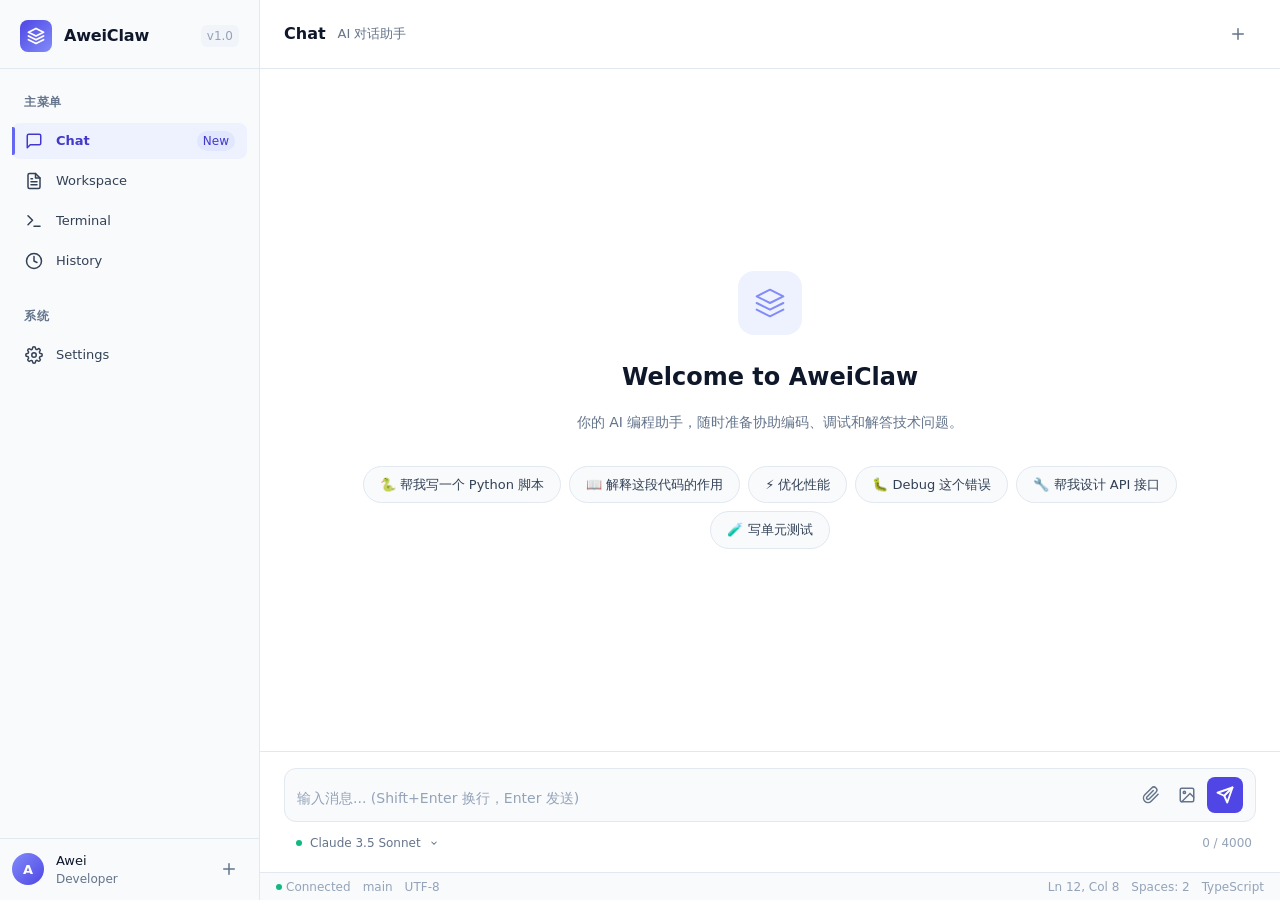
==== docs/index.html @ d960c834 "Awei claw(UI) Awei claw(UI)(not new)" ====
<!DOCTYPE html>
<html lang="zh-CN">
<head>
<meta charset="UTF-8">
<meta name="viewport" content="width=device-width, initial-scale=1.0">
<title>AweiClaw</title>
<style>
/* ============================================
   AweiClaw Design System v1.0
   ============================================ */

/* ----- Design Tokens ----- */
:root {
  /* Primary */
  --clr-primary-50:  #EEF2FF;
  --clr-primary-100: #E0E7FF;
  --clr-primary-200: #C7D2FE;
  --clr-primary-300: #A5B4FC;
  --clr-primary-400: #818CF8;
  --clr-primary-500: #6366F1;
  --clr-primary-600: #4F46E5;
  --clr-primary-700: #4338CA;
  --clr-primary-800: #3730A3;
  --clr-primary-900: #312E81;

  /* Neutral */
  --clr-white:      #FFFFFF;
  --clr-bg:         #F8FAFC;
  --clr-bg-alt:     #F1F5F9;
  --clr-border:     #E2E8F0;
  --clr-border-alt: #CBD5E1;
  --clr-text:       #0F172A;
  --clr-text-body:  #334155;
  --clr-text-muted: #64748B;
  --clr-text-subtle:#94A3B8;

  /* Semantic */
  --clr-success: #10B981;
  --clr-warning: #F59E0B;
  --clr-error:   #EF4444;
  --clr-info:    #3B82F6;

  /* Sidebar */
  --sidebar-bg:    #F8FAFC;
  --sidebar-width: 260px;
  --sidebar-hover: #E2E8F0;
  --sidebar-active:#EEF2FF;

  /* Typography */
  --font-sans: 'Inter', -apple-system, BlinkMacSystemFont, 'Segoe UI', system-ui, sans-serif;
  --font-mono: 'JetBrains Mono', 'Fira Code', 'SF Mono', 'Cascadia Code', 'Consolas', monospace;

  --fs-xs:   0.75rem;   /* 12px */
  --fs-sm:   0.8125rem; /* 13px */
  --fs-base: 0.875rem;  /* 14px */
  --fs-lg:   1rem;      /* 16px */
  --fs-xl:   1.125rem;  /* 18px */
  --fs-2xl:  1.5rem;    /* 24px */
  --fs-3xl:  1.875rem;  /* 30px */

  --fw-normal: 400;
  --fw-medium: 500;
  --fw-semibold:600;
  --fw-bold:   700;

  --lh-tight:  1.25;
  --lh-normal: 1.5;
  --lh-relaxed:1.625;

  /* Spacing (4px base) */
  --sp-1:  0.25rem;
  --sp-2:  0.5rem;
  --sp-3:  0.75rem;
  --sp-4:  1rem;
  --sp-5:  1.25rem;
  --sp-6:  1.5rem;
  --sp-8:  2rem;
  --sp-10: 2.5rem;
  --sp-12: 3rem;
  --sp-16: 4rem;

  /* Radii */
  --radius-sm: 0.375rem;
  --radius-md: 0.5rem;
  --radius-lg: 0.75rem;
  --radius-xl: 1rem;
  --radius-full: 9999px;

  /* Shadows */
  --shadow-xs: 0 1px 2px 0 rgb(0 0 0 / 0.04);
  --shadow-sm: 0 1px 3px 0 rgb(0 0 0 / 0.06), 0 1px 2px -1px rgb(0 0 0 / 0.06);
  --shadow-md: 0 4px 6px -1px rgb(0 0 0 / 0.07), 0 2px 4px -2px rgb(0 0 0 / 0.05);
  --shadow-lg: 0 10px 15px -3px rgb(0 0 0 / 0.08), 0 4px 6px -4px rgb(0 0 0 / 0.04);

  /* Transitions */
  --ease-out: cubic-bezier(0.16, 1, 0.3, 1);
  --ease-in-out: cubic-bezier(0.65, 0, 0.35, 1);
  --dur-fast: 150ms;
  --dur-normal: 250ms;
  --dur-slow: 400ms;
}

/* ----- Reset & Base ----- */
*, *::before, *::after { box-sizing: border-box; margin: 0; padding: 0; }

html, body {
  height: 100%;
  overflow: hidden;
}

body {
  font-family: var(--font-sans);
  font-size: var(--fs-base);
  line-height: var(--lh-normal);
  color: var(--clr-text-body);
  background: var(--clr-white);
  -webkit-font-smoothing: antialiased;
  -moz-osx-font-smoothing: grayscale;
}

a { color: inherit; text-decoration: none; }
button { font: inherit; cursor: pointer; border: none; background: none; color: inherit; }
input, textarea, select { font: inherit; color: inherit; }
ul, ol { list-style: none; }
img, svg { display: block; max-width: 100%; }

/* Focus ring */
:focus-visible {
  outline: 2px solid var(--clr-primary-500);
  outline-offset: 2px;
  border-radius: var(--radius-sm);
}

/* Scrollbar */
::-webkit-scrollbar { width: 6px; height: 6px; }
::-webkit-scrollbar-track { background: transparent; }
::-webkit-scrollbar-thumb { background: var(--clr-border-alt); border-radius: 3px; }
::-webkit-scrollbar-thumb:hover { background: var(--clr-text-muted); }

/* ============================================
   Layout
   ============================================ */
.app-layout {
  display: flex;
  height: 100vh;
  width: 100vw;
}

/* ----- Sidebar ----- */
.sidebar {
  width: var(--sidebar-width);
  min-width: var(--sidebar-width);
  background: var(--sidebar-bg);
  border-right: 1px solid var(--clr-border);
  display: flex;
  flex-direction: column;
  user-select: none;
  z-index: 10;
}

.sidebar-brand {
  display: flex;
  align-items: center;
  gap: var(--sp-3);
  padding: var(--sp-5) var(--sp-5) var(--sp-4);
  border-bottom: 1px solid var(--clr-border);
}

.sidebar-brand-logo {
  width: 32px;
  height: 32px;
  background: linear-gradient(135deg, var(--clr-primary-600), var(--clr-primary-400));
  border-radius: var(--radius-md);
  display: flex;
  align-items: center;
  justify-content: center;
  color: white;
  flex-shrink: 0;
}

.sidebar-brand-text {
  font-size: var(--fs-lg);
  font-weight: var(--fw-bold);
  color: var(--clr-text);
  letter-spacing: -0.01em;
}

.sidebar-brand-version {
  font-size: var(--fs-xs);
  color: var(--clr-text-subtle);
  font-weight: var(--fw-normal);
  margin-left: auto;
  background: var(--clr-bg-alt);
  padding: 2px 6px;
  border-radius: var(--radius-sm);
}

/* Nav */
.sidebar-nav {
  flex: 1;
  padding: var(--sp-3) var(--sp-3);
  display: flex;
  flex-direction: column;
  gap: var(--sp-1);
  overflow-y: auto;
}

.nav-section-label {
  font-size: var(--fs-xs);
  font-weight: var(--fw-semibold);
  color: var(--clr-text-muted);
  text-transform: uppercase;
  letter-spacing: 0.05em;
  padding: var(--sp-3) var(--sp-3) var(--sp-2);
}

.nav-item {
  display: flex;
  align-items: center;
  gap: var(--sp-3);
  padding: var(--sp-2) var(--sp-3);
  border-radius: var(--radius-md);
  font-size: var(--fs-sm);
  font-weight: var(--fw-medium);
  color: var(--clr-text-body);
  transition: all var(--dur-fast) var(--ease-out);
  position: relative;
}

.nav-item:hover {
  background: var(--sidebar-hover);
  color: var(--clr-text);
}

.nav-item.active {
  background: var(--sidebar-active);
  color: var(--clr-primary-700);
  font-weight: var(--fw-semibold);
}

.nav-item.active::before {
  content: '';
  position: absolute;
  left: 0;
  top: 4px;
  bottom: 4px;
  width: 3px;
  background: var(--clr-primary-500);
  border-radius: 0 2px 2px 0;
}

.nav-item-icon {
  width: 20px;
  height: 20px;
  flex-shrink: 0;
  display: flex;
  align-items: center;
  justify-content: center;
}

.nav-item-icon svg {
  width: 18px;
  height: 18px;
  stroke: currentColor;
}

.nav-item-badge {
  margin-left: auto;
  font-size: var(--fs-xs);
  background: var(--clr-primary-100);
  color: var(--clr-primary-700);
  padding: 1px 6px;
  border-radius: var(--radius-full);
  font-weight: var(--fw-medium);
}

/* Sidebar Footer */
.sidebar-footer {
  padding: var(--sp-3);
  border-top: 1px solid var(--clr-border);
  display: flex;
  align-items: center;
  gap: var(--sp-3);
}

.sidebar-user-avatar {
  width: 32px;
  height: 32px;
  border-radius: var(--radius-full);
  background: linear-gradient(135deg, var(--clr-primary-400), var(--clr-primary-600));
  display: flex;
  align-items: center;
  justify-content: center;
  color: white;
  font-size: var(--fs-sm);
  font-weight: var(--fw-semibold);
  flex-shrink: 0;
}

.sidebar-user-info {
  flex: 1;
  min-width: 0;
}

.sidebar-user-name {
  font-size: var(--fs-sm);
  font-weight: var(--fw-medium);
  color: var(--clr-text);
  white-space: nowrap;
  overflow: hidden;
  text-overflow: ellipsis;
}

.sidebar-user-role {
  font-size: var(--fs-xs);
  color: var(--clr-text-muted);
}

/* ============================================
   Main Content Area
   ============================================ */
.main-content {
  flex: 1;
  display: flex;
  flex-direction: column;
  min-width: 0;
  background: var(--clr-white);
}

/* Page Header */
.page-header {
  display: flex;
  align-items: center;
  justify-content: space-between;
  padding: var(--sp-4) var(--sp-6);
  border-bottom: 1px solid var(--clr-border);
  min-height: 57px;
  flex-shrink: 0;
}

.page-header-left {
  display: flex;
  align-items: center;
  gap: var(--sp-3);
}

.page-title {
  font-size: var(--fs-lg);
  font-weight: var(--fw-semibold);
  color: var(--clr-text);
}

.page-subtitle {
  font-size: var(--fs-sm);
  color: var(--clr-text-muted);
}

.page-header-actions {
  display: flex;
  align-items: center;
  gap: var(--sp-2);
}

/* Page Container */
.page {
  display: none;
  flex: 1;
  flex-direction: column;
  overflow: hidden;
}

.page.active {
  display: flex;
}

/* ============================================
   Buttons
   ============================================ */
.btn {
  display: inline-flex;
  align-items: center;
  justify-content: center;
  gap: var(--sp-2);
  padding: var(--sp-2) var(--sp-4);
  font-size: var(--fs-sm);
  font-weight: var(--fw-medium);
  border-radius: var(--radius-md);
  transition: all var(--dur-fast) var(--ease-out);
  white-space: nowrap;
  user-select: none;
  height: 36px;
}

.btn:active { transform: scale(0.97); }

.btn-primary {
  background: var(--clr-primary-600);
  color: white;
  box-shadow: var(--shadow-xs);
}
.btn-primary:hover { background: var(--clr-primary-700); box-shadow: var(--shadow-sm); }

.btn-secondary {
  background: var(--clr-white);
  color: var(--clr-text-body);
  border: 1px solid var(--clr-border);
}
.btn-secondary:hover { background: var(--clr-bg); border-color: var(--clr-border-alt); }

.btn-ghost {
  color: var(--clr-text-muted);
}
.btn-ghost:hover { background: var(--clr-bg); color: var(--clr-text); }

.btn-icon {
  width: 36px;
  height: 36px;
  padding: 0;
  border-radius: var(--radius-md);
}

.btn-icon svg { width: 18px; height: 18px; }

.btn-sm { height: 30px; padding: var(--sp-1) var(--sp-3); font-size: var(--fs-xs); }
.btn-sm.btn-icon { width: 30px; height: 30px; }

/* ============================================
   Chat Page
   ============================================ */
.chat-container {
  display: flex;
  flex-direction: column;
  flex: 1;
  overflow: hidden;
}

.chat-messages {
  flex: 1;
  overflow-y: auto;
  padding: var(--sp-6);
  display: flex;
  flex-direction: column;
  gap: var(--sp-6);
}

.chat-empty {
  flex: 1;
  display: flex;
  flex-direction: column;
  align-items: center;
  justify-content: center;
  gap: var(--sp-4);
  color: var(--clr-text-muted);
  text-align: center;
  padding: var(--sp-8);
}

.chat-empty-icon {
  width: 64px;
  height: 64px;
  background: var(--clr-primary-50);
  border-radius: var(--radius-xl);
  display: flex;
  align-items: center;
  justify-content: center;
  color: var(--clr-primary-400);
  margin-bottom: var(--sp-2);
}

.chat-empty-icon svg { width: 32px; height: 32px; }

.chat-empty h2 {
  font-size: var(--fs-2xl);
  font-weight: var(--fw-semibold);
  color: var(--clr-text);
}

.chat-empty p {
  font-size: var(--fs-base);
  max-width: 480px;
  line-height: var(--lh-relaxed);
}

.chat-suggestions {
  display: flex;
  flex-wrap: wrap;
  gap: var(--sp-2);
  margin-top: var(--sp-4);
  justify-content: center;
}

.chat-suggestion {
  padding: var(--sp-2) var(--sp-4);
  background: var(--clr-bg);
  border: 1px solid var(--clr-border);
  border-radius: var(--radius-full);
  font-size: var(--fs-sm);
  color: var(--clr-text-body);
  transition: all var(--dur-fast) var(--ease-out);
}
.chat-suggestion:hover {
  background: var(--clr-primary-50);
  border-color: var(--clr-primary-200);
  color: var(--clr-primary-700);
}

/* Message */
.message {
  display: flex;
  gap: var(--sp-4);
  max-width: 800px;
  animation: msgIn var(--dur-slow) var(--ease-out);
}

@keyframes msgIn {
  from { opacity: 0; transform: translateY(8px); }
  to   { opacity: 1; transform: translateY(0); }
}

.message-avatar {
  width: 32px;
  height: 32px;
  border-radius: var(--radius-md);
  flex-shrink: 0;
  display: flex;
  align-items: center;
  justify-content: center;
  font-size: var(--fs-xs);
  font-weight: var(--fw-bold);
}

.message-avatar.user {
  background: var(--clr-primary-600);
  color: white;
}

.message-avatar.ai {
  background: linear-gradient(135deg, var(--clr-primary-500), var(--clr-primary-700));
  color: white;
}

.message-body { flex: 1; min-width: 0; }

.message-header {
  display: flex;
  align-items: center;
  gap: var(--sp-2);
  margin-bottom: var(--sp-1);
}

.message-author {
  font-size: var(--fs-sm);
  font-weight: var(--fw-semibold);
  color: var(--clr-text);
}

.message-time {
  font-size: var(--fs-xs);
  color: var(--clr-text-subtle);
}

.message-content {
  font-size: var(--fs-base);
  line-height: var(--lh-relaxed);
  color: var(--clr-text-body);
}

.message-content p + p { margin-top: var(--sp-3); }

.message-content code {
  font-family: var(--font-mono);
  font-size: 0.85em;
  background: var(--clr-bg-alt);
  padding: 1px 5px;
  border-radius: 3px;
  color: var(--clr-primary-700);
}

.message-content pre {
  margin-top: var(--sp-3);
  background: #1E293B;
  color: #E2E8F0;
  padding: var(--sp-4);
  border-radius: var(--radius-md);
  overflow-x: auto;
  font-family: var(--font-mono);
  font-size: var(--fs-sm);
  line-height: var(--lh-relaxed);
}

.message-content pre code {
  background: none;
  padding: 0;
  color: inherit;
  font-size: inherit;
}

.message-actions {
  display: flex;
  gap: var(--sp-1);
  margin-top: var(--sp-2);
  opacity: 0;
  transition: opacity var(--dur-fast);
}

.message:hover .message-actions { opacity: 1; }
.message-actions .btn-ghost { padding: 4px; height: 28px; width: 28px; }

/* Chat Input */
.chat-input-area {
  border-top: 1px solid var(--clr-border);
  padding: var(--sp-4) var(--sp-6);
  background: var(--clr-white);
}

.chat-input-wrapper {
  display: flex;
  align-items: flex-end;
  gap: var(--sp-3);
  background: var(--clr-bg);
  border: 1px solid var(--clr-border);
  border-radius: var(--radius-lg);
  padding: var(--sp-2) var(--sp-3);
  transition: all var(--dur-fast) var(--ease-out);
}

.chat-input-wrapper:focus-within {
  border-color: var(--clr-primary-400);
  box-shadow: 0 0 0 3px rgb(99 102 241 / 0.1);
  background: var(--clr-white);
}

.chat-input-wrapper textarea {
  flex: 1;
  border: none;
  background: transparent;
  resize: none;
  padding: var(--sp-1) 0;
  font-size: var(--fs-base);
  line-height: var(--lh-normal);
  max-height: 160px;
  min-height: 24px;
}

.chat-input-wrapper textarea:focus { outline: none; }

.chat-input-wrapper textarea::placeholder { color: var(--clr-text-subtle); }

.chat-input-actions {
  display: flex;
  align-items: center;
  gap: var(--sp-1);
  flex-shrink: 0;
}

.chat-input-actions .btn-icon {
  width: 32px;
  height: 32px;
  color: var(--clr-text-muted);
}
.chat-input-actions .btn-icon:hover { color: var(--clr-text); background: var(--clr-border); }

.btn-send {
  width: 36px;
  height: 36px;
  border-radius: var(--radius-md);
  background: var(--clr-primary-600);
  color: white;
  display: flex;
  align-items: center;
  justify-content: center;
  transition: all var(--dur-fast) var(--ease-out);
}
.btn-send:hover { background: var(--clr-primary-700); }
.btn-send:active { transform: scale(0.95); }

.chat-input-footer {
  display: flex;
  align-items: center;
  justify-content: space-between;
  margin-top: var(--sp-2);
  padding: 0 var(--sp-1);
}

.chat-model-selector {
  display: flex;
  align-items: center;
  gap: var(--sp-2);
  font-size: var(--fs-xs);
  color: var(--clr-text-muted);
  cursor: pointer;
  padding: var(--sp-1) var(--sp-2);
  border-radius: var(--radius-sm);
  transition: all var(--dur-fast);
}
.chat-model-selector:hover { background: var(--clr-bg); color: var(--clr-text); }

.chat-model-dot {
  width: 6px;
  height: 6px;
  border-radius: 50%;
  background: var(--clr-success);
}

.chat-char-count {
  font-size: var(--fs-xs);
  color: var(--clr-text-subtle);
}

/* ============================================
   Workspace Page
   ============================================ */
.workspace-layout {
  display: flex;
  flex: 1;
  overflow: hidden;
}

.workspace-sidebar {
  width: 240px;
  min-width: 240px;
  border-right: 1px solid var(--clr-border);
  display: flex;
  flex-direction: column;
  background: var(--clr-bg);
}

.workspace-sidebar-header {
  padding: var(--sp-3) var(--sp-4);
  border-bottom: 1px solid var(--clr-border);
  font-size: var(--fs-xs);
  font-weight: var(--fw-semibold);
  color: var(--clr-text-muted);
  text-transform: uppercase;
  letter-spacing: 0.05em;
}

.workspace-file-tree {
  flex: 1;
  overflow-y: auto;
  padding: var(--sp-2);
}

.file-tree-item {
  display: flex;
  align-items: center;
  gap: var(--sp-2);
  padding: var(--sp-1) var(--sp-2);
  border-radius: var(--radius-sm);
  font-size: var(--fs-sm);
  color: var(--clr-text-body);
  cursor: pointer;
  transition: all var(--dur-fast);
}

.file-tree-item:hover { background: var(--clr-border); }
.file-tree-item.active { background: var(--clr-primary-50); color: var(--clr-primary-700); }

.file-tree-item svg { width: 16px; height: 16px; flex-shrink: 0; }

.file-tree-item.folder { font-weight: var(--fw-medium); color: var(--clr-text); }
.file-tree-item .file-ext { color: var(--clr-text-muted); font-size: var(--fs-xs); margin-left: auto; }

.workspace-main {
  flex: 1;
  display: flex;
  flex-direction: column;
  overflow: hidden;
}

.workspace-toolbar {
  display: flex;
  align-items: center;
  gap: var(--sp-1);
  padding: var(--sp-2) var(--sp-4);
  border-bottom: 1px solid var(--clr-border);
  background: var(--clr-white);
  min-height: 40px;
}

.workspace-tab {
  padding: var(--sp-1) var(--sp-3);
  font-size: var(--fs-sm);
  color: var(--clr-text-muted);
  border-radius: var(--radius-sm);
  cursor: pointer;
  transition: all var(--dur-fast);
  display: flex;
  align-items: center;
  gap: var(--sp-2);
  border: 1px solid transparent;
}

.workspace-tab:hover { background: var(--clr-bg); color: var(--clr-text); }
.workspace-tab.active { background: var(--clr-bg); color: var(--clr-text); border-color: var(--clr-border); }

.workspace-tab-close {
  width: 16px; height: 16px;
  display: flex; align-items: center; justify-content: center;
  border-radius: 3px;
  opacity: 0;
  transition: all var(--dur-fast);
}
.workspace-tab:hover .workspace-tab-close { opacity: 1; }
.workspace-tab-close:hover { background: var(--clr-border-alt); }

.workspace-editor {
  flex: 1;
  display: flex;
  overflow: hidden;
}

.code-editor {
  flex: 1;
  display: flex;
  font-family: var(--font-mono);
  font-size: var(--fs-sm);
  line-height: 1.7;
  overflow: auto;
}

.code-line-numbers {
  padding: var(--sp-4) var(--sp-3);
  text-align: right;
  color: var(--clr-text-subtle);
  user-select: none;
  min-width: 48px;
  background: var(--clr-bg);
  border-right: 1px solid var(--clr-border);
}

.code-line-numbers div { padding-right: var(--sp-2); }

.code-content {
  flex: 1;
  padding: var(--sp-4);
  color: var(--clr-text);
  white-space: pre;
  overflow: auto;
  outline: none;
}

.code-content:focus { background: var(--clr-white); }

/* Syntax highlighting */
.code-keyword  { color: #7C3AED; }
.code-string   { color: #059669; }
.code-comment  { color: #94A3B8; font-style: italic; }
.code-function { color: #2563EB; }
.code-number   { color: #D97706; }
.code-type     { color: #0891B2; }

/* ============================================
   Terminal Page
   ============================================ */
.terminal-container {
  flex: 1;
  display: flex;
  flex-direction: column;
  overflow: hidden;
}

.terminal-toolbar {
  display: flex;
  align-items: center;
  gap: var(--sp-2);
  padding: var(--sp-2) var(--sp-4);
  border-bottom: 1px solid var(--clr-border);
  background: var(--clr-white);
}

.terminal-session {
  font-size: var(--fs-sm);
  font-weight: var(--fw-medium);
  color: var(--clr-text);
  padding: var(--sp-1) var(--sp-3);
  background: var(--clr-bg);
  border-radius: var(--radius-sm);
}

.terminal-output {
  flex: 1;
  overflow-y: auto;
  padding: var(--sp-4) var(--sp-6);
  font-family: var(--font-mono);
  font-size: var(--fs-sm);
  line-height: 1.7;
  background: #FAFBFC;
  color: var(--clr-text);
}

.terminal-line {
  display: flex;
  gap: var(--sp-3);
  white-space: pre-wrap;
  word-break: break-all;
}

.terminal-prompt {
  color: var(--clr-primary-600);
  font-weight: var(--fw-semibold);
  flex-shrink: 0;
  user-select: none;
}

.terminal-command { color: var(--clr-text); }
.terminal-output-text { color: var(--clr-text-body); }
.terminal-error { color: var(--clr-error); }
.terminal-success { color: var(--clr-success); }
.terminal-info { color: var(--clr-info); }

.terminal-input-line {
  display: flex;
  align-items: center;
  gap: var(--sp-3);
  padding: var(--sp-3) var(--sp-6);
  border-top: 1px solid var(--clr-border);
  background: var(--clr-white);
}

.terminal-input-line .terminal-prompt { font-size: var(--fs-base); }

.terminal-input-line input {
  flex: 1;
  border: none;
  background: transparent;
  font-family: var(--font-mono);
  font-size: var(--fs-base);
  color: var(--clr-text);
  outline: none;
}

.terminal-input-line input::placeholder { color: var(--clr-text-subtle); }

/* ============================================
   History Page
   ============================================ */
.history-container {
  flex: 1;
  display: flex;
  flex-direction: column;
  overflow: hidden;
}

.history-search {
  padding: var(--sp-4) var(--sp-6);
  border-bottom: 1px solid var(--clr-border);
}

.history-search-input {
  width: 100%;
  max-width: 480px;
  padding: var(--sp-2) var(--sp-3) var(--sp-2) var(--sp-8);
  border: 1px solid var(--clr-border);
  border-radius: var(--radius-md);
  font-size: var(--fs-sm);
  background: var(--clr-bg);
  transition: all var(--dur-fast);
}

.history-search-input:focus {
  outline: none;
  border-color: var(--clr-primary-400);
  background: var(--clr-white);
  box-shadow: 0 0 0 3px rgb(99 102 241 / 0.08);
}

.history-search-wrapper {
  position: relative;
  max-width: 480px;
}

.history-search-wrapper svg {
  position: absolute;
  left: var(--sp-3);
  top: 50%;
  transform: translateY(-50%);
  width: 16px;
  height: 16px;
  color: var(--clr-text-subtle);
  pointer-events: none;
}

.history-list {
  flex: 1;
  overflow-y: auto;
  padding: var(--sp-2) var(--sp-6);
}

.history-group {
  margin-bottom: var(--sp-6);
}

.history-group-label {
  font-size: var(--fs-xs);
  font-weight: var(--fw-semibold);
  color: var(--clr-text-muted);
  padding: var(--sp-2) 0;
  position: sticky;
  top: 0;
  background: var(--clr-white);
  z-index: 1;
}

.history-item {
  display: flex;
  align-items: flex-start;
  gap: var(--sp-4);
  padding: var(--sp-3) var(--sp-4);
  border-radius: var(--radius-md);
  cursor: pointer;
  transition: all var(--dur-fast);
  border: 1px solid transparent;
}

.history-item:hover {
  background: var(--clr-bg);
  border-color: var(--clr-border);
}

.history-item-icon {
  width: 36px;
  height: 36px;
  background: var(--clr-primary-50);
  border-radius: var(--radius-md);
  display: flex;
  align-items: center;
  justify-content: center;
  color: var(--clr-primary-500);
  flex-shrink: 0;
  margin-top: 2px;
}
.history-item-icon svg { width: 18px; height: 18px; }

.history-item-content { flex: 1; min-width: 0; }

.history-item-title {
  font-size: var(--fs-base);
  font-weight: var(--fw-medium);
  color: var(--clr-text);
  margin-bottom: 2px;
  white-space: nowrap;
  overflow: hidden;
  text-overflow: ellipsis;
}

.history-item-preview {
  font-size: var(--fs-sm);
  color: var(--clr-text-muted);
  white-space: nowrap;
  overflow: hidden;
  text-overflow: ellipsis;
}

.history-item-meta {
  display: flex;
  align-items: center;
  gap: var(--sp-3);
  margin-top: var(--sp-1);
  font-size: var(--fs-xs);
  color: var(--clr-text-subtle);
}

.history-item-time {
  flex-shrink: 0;
  font-size: var(--fs-xs);
  color: var(--clr-text-subtle);
  margin-top: 4px;
}

/* ============================================
   Settings Page
   ============================================ */
.settings-container {
  flex: 1;
  display: flex;
  overflow: hidden;
}

.settings-sidebar {
  width: 200px;
  min-width: 200px;
  border-right: 1px solid var(--clr-border);
  padding: var(--sp-4) var(--sp-2);
  display: flex;
  flex-direction: column;
  gap: var(--sp-1);
}

.settings-nav-item {
  padding: var(--sp-2) var(--sp-3);
  border-radius: var(--radius-md);
  font-size: var(--fs-sm);
  font-weight: var(--fw-medium);
  color: var(--clr-text-muted);
  cursor: pointer;
  transition: all var(--dur-fast);
}

.settings-nav-item:hover { background: var(--clr-bg); color: var(--clr-text); }
.settings-nav-item.active { background: var(--clr-primary-50); color: var(--clr-primary-700); }

.settings-main {
  flex: 1;
  overflow-y: auto;
  padding: var(--sp-6) var(--sp-8);
  max-width: 640px;
}

.settings-section { margin-bottom: var(--sp-8); }

.settings-section-title {
  font-size: var(--fs-lg);
  font-weight: var(--fw-semibold);
  color: var(--clr-text);
  margin-bottom: var(--sp-1);
}

.settings-section-desc {
  font-size: var(--fs-sm);
  color: var(--clr-text-muted);
  margin-bottom: var(--sp-6);
}

.settings-group {
  display: flex;
  flex-direction: column;
  gap: var(--sp-5);
}

.setting-item {
  display: flex;
  align-items: flex-start;
  justify-content: space-between;
  gap: var(--sp-6);
  padding-bottom: var(--sp-5);
  border-bottom: 1px solid var(--clr-border);
}

.setting-item:last-child { border-bottom: none; }

.setting-label {
  font-size: var(--fs-base);
  font-weight: var(--fw-medium);
  color: var(--clr-text);
  margin-bottom: 2px;
}

.setting-hint {
  font-size: var(--fs-sm);
  color: var(--clr-text-muted);
  line-height: var(--lh-relaxed);
}

/* Toggle */
.toggle {
  position: relative;
  width: 44px;
  height: 24px;
  flex-shrink: 0;
}

.toggle input { display: none; }

.toggle-track {
  position: absolute;
  inset: 0;
  background: var(--clr-border-alt);
  border-radius: 12px;
  transition: all var(--dur-fast) var(--ease-out);
  cursor: pointer;
}

.toggle input:checked + .toggle-track { background: var(--clr-primary-500); }

.toggle-thumb {
  position: absolute;
  top: 2px;
  left: 2px;
  width: 20px;
  height: 20px;
  background: white;
  border-radius: 50%;
  transition: all var(--dur-fast) var(--ease-out);
  box-shadow: var(--shadow-sm);
}

.toggle input:checked + .toggle-track .toggle-thumb { transform: translateX(20px); }

/* Select */
.setting-select {
  padding: var(--sp-2) var(--sp-3);
  border: 1px solid var(--clr-border);
  border-radius: var(--radius-md);
  font-size: var(--fs-sm);
  color: var(--clr-text);
  background: var(--clr-white);
  cursor: pointer;
  min-width: 160px;
  transition: border-color var(--dur-fast);
}

.setting-select:focus {
  outline: none;
  border-color: var(--clr-primary-400);
  box-shadow: 0 0 0 3px rgb(99 102 241 / 0.08);
}

/* Input */
.setting-input {
  padding: var(--sp-2) var(--sp-3);
  border: 1px solid var(--clr-border);
  border-radius: var(--radius-md);
  font-size: var(--fs-sm);
  color: var(--clr-text);
  background: var(--clr-white);
  width: 240px;
  transition: border-color var(--dur-fast);
}

.setting-input:focus {
  outline: none;
  border-color: var(--clr-primary-400);
  box-shadow: 0 0 0 3px rgb(99 102 241 / 0.08);
}

/* ============================================
   Status Bar
   ============================================ */
.status-bar {
  display: flex;
  align-items: center;
  justify-content: space-between;
  padding: 0 var(--sp-4);
  height: 28px;
  border-top: 1px solid var(--clr-border);
  background: var(--clr-bg);
  font-size: var(--fs-xs);
  color: var(--clr-text-subtle);
  flex-shrink: 0;
}

.status-bar-left, .status-bar-right {
  display: flex;
  align-items: center;
  gap: var(--sp-3);
}

.status-item {
  display: flex;
  align-items: center;
  gap: var(--sp-1);
}

.status-dot {
  width: 6px;
  height: 6px;
  border-radius: 50%;
  background: var(--clr-success);
}

/* ============================================
   Animations
   ============================================ */
@keyframes fadeIn {
  from { opacity: 0; }
  to   { opacity: 1; }
}

@keyframes slideUp {
  from { opacity: 0; transform: translateY(12px); }
  to   { opacity: 1; transform: translateY(0); }
}

.page.active {
  animation: fadeIn var(--dur-normal) var(--ease-out);
}

/* Pulse for status indicator */
@keyframes pulse {
  0%, 100% { opacity: 1; }
  50%      { opacity: 0.5; }
}

.status-dot.live { animation: pulse 2s ease-in-out infinite; }

/* Skeleton loading */
.skeleton {
  background: linear-gradient(90deg, var(--clr-bg-alt) 25%, var(--clr-border) 50%, var(--clr-bg-alt) 75%);
  background-size: 200% 100%;
  animation: shimmer 1.5s ease-in-out infinite;
  border-radius: var(--radius-sm);
}

@keyframes shimmer {
  0%   { background-position: 200% 0; }
  100% { background-position: -200% 0; }
}
</style>
</head>
<body>

<div class="app-layout">

  <!-- ==================== SIDEBAR ==================== -->
  <aside class="sidebar">
    <!-- Brand -->
    <div class="sidebar-brand">
      <div class="sidebar-brand-logo">
        <svg width="18" height="18" viewBox="0 0 24 24" fill="none" stroke="currentColor" stroke-width="2.5" stroke-linecap="round" stroke-linejoin="round">
          <path d="M12 2L2 7l10 5 10-5-10-5z"/>
          <path d="M2 17l10 5 10-5"/>
          <path d="M2 12l10 5 10-5"/>
        </svg>
      </div>
      <span class="sidebar-brand-text">AweiClaw</span>
      <span class="sidebar-brand-version">v1.0</span>
    </div>

    <!-- Navigation -->
    <nav class="sidebar-nav">
      <span class="nav-section-label">主菜单</span>

      <a class="nav-item active" data-page="chat">
        <span class="nav-item-icon">
          <svg viewBox="0 0 24 24" fill="none" stroke-width="2" stroke-linecap="round" stroke-linejoin="round"><path d="M21 15a2 2 0 01-2 2H7l-4 4V5a2 2 0 012-2h14a2 2 0 012 2z"/></svg>
        </span>
        Chat
        <span class="nav-item-badge">New</span>
      </a>

      <a class="nav-item" data-page="workspace">
        <span class="nav-item-icon">
          <svg viewBox="0 0 24 24" fill="none" stroke-width="2" stroke-linecap="round" stroke-linejoin="round"><path d="M14 2H6a2 2 0 00-2 2v16a2 2 0 002 2h12a2 2 0 002-2V8z"/><polyline points="14 2 14 8 20 8"/><line x1="16" y1="13" x2="8" y2="13"/><line x1="16" y1="17" x2="8" y2="17"/><polyline points="10 9 9 9 8 9"/></svg>
        </span>
        Workspace
      </a>

      <a class="nav-item" data-page="terminal">
        <span class="nav-item-icon">
          <svg viewBox="0 0 24 24" fill="none" stroke-width="2" stroke-linecap="round" stroke-linejoin="round"><polyline points="4 17 10 11 4 5"/><line x1="12" y1="19" x2="20" y2="19"/></svg>
        </span>
        Terminal
      </a>

      <a class="nav-item" data-page="history">
        <span class="nav-item-icon">
          <svg viewBox="0 0 24 24" fill="none" stroke-width="2" stroke-linecap="round" stroke-linejoin="round"><circle cx="12" cy="12" r="10"/><polyline points="12 6 12 12 16 14"/></svg>
        </span>
        History
      </a>

      <span class="nav-section-label" style="margin-top: var(--sp-3);">系统</span>

      <a class="nav-item" data-page="settings">
        <span class="nav-item-icon">
          <svg viewBox="0 0 24 24" fill="none" stroke-width="2" stroke-linecap="round" stroke-linejoin="round"><circle cx="12" cy="12" r="3"/><path d="M19.4 15a1.65 1.65 0 00.33 1.82l.06.06a2 2 0 01-2.83 2.83l-.06-.06a1.65 1.65 0 00-1.82-.33 1.65 1.65 0 00-1 1.51V21a2 2 0 01-4 0v-.09A1.65 1.65 0 009 19.4a1.65 1.65 0 00-1.82.33l-.06.06a2 2 0 01-2.83-2.83l.06-.06A1.65 1.65 0 004.68 15a1.65 1.65 0 00-1.51-1H3a2 2 0 010-4h.09A1.65 1.65 0 004.6 9a1.65 1.65 0 00-.33-1.82l-.06-.06a2 2 0 012.83-2.83l.06.06A1.65 1.65 0 009 4.68a1.65 1.65 0 001-1.51V3a2 2 0 014 0v.09a1.65 1.65 0 001 1.51 1.65 1.65 0 001.82-.33l.06-.06a2 2 0 012.83 2.83l-.06.06A1.65 1.65 0 0019.4 9a1.65 1.65 0 001.51 1H21a2 2 0 010 4h-.09a1.65 1.65 0 00-1.51 1z"/></svg>
        </span>
        Settings
      </a>
    </nav>

    <!-- User Footer -->
    <div class="sidebar-footer">
      <div class="sidebar-user-avatar">A</div>
      <div class="sidebar-user-info">
        <div class="sidebar-user-name">Awei</div>
        <div class="sidebar-user-role">Developer</div>
      </div>
      <button class="btn btn-ghost btn-icon" title="Account menu">
        <svg width="16" height="16" viewBox="0 0 24 24" fill="none" stroke="currentColor" stroke-width="2" stroke-linecap="round"><line x1="12" y1="5" x2="12" y2="19"/><line x1="5" y1="12" x2="19" y2="12"/></svg>
      </button>
    </div>
  </aside>

  <!-- ==================== MAIN CONTENT ==================== -->
  <main class="main-content">

    <!-- ===== CHAT PAGE ===== -->
    <div class="page active" id="page-chat">
      <div class="page-header">
        <div class="page-header-left">
          <h1 class="page-title">Chat</h1>
          <span class="page-subtitle">AI 对话助手</span>
        </div>
        <div class="page-header-actions">
          <button class="btn btn-ghost btn-icon" title="New conversation">
            <svg width="18" height="18" viewBox="0 0 24 24" fill="none" stroke="currentColor" stroke-width="2" stroke-linecap="round"><path d="M12 5v14"/><path d="M5 12h14"/></svg>
          </button>
        </div>
      </div>

      <div class="chat-container">
        <div class="chat-messages" id="chatMessages">
          <!-- Empty state -->
          <div class="chat-empty">
            <div class="chat-empty-icon">
              <svg viewBox="0 0 24 24" fill="none" stroke="currentColor" stroke-width="1.5" stroke-linecap="round" stroke-linejoin="round">
                <path d="M12 2L2 7l10 5 10-5-10-5z"/>
                <path d="M2 17l10 5 10-5"/>
                <path d="M2 12l10 5 10-5"/>
              </svg>
            </div>
            <h2>Welcome to AweiClaw</h2>
            <p>你的 AI 编程助手，随时准备协助编码、调试和解答技术问题。</p>
            <div class="chat-suggestions">
              <button class="chat-suggestion" onclick="sendQuickMessage('帮我写一个 Python 脚本')">🐍 帮我写一个 Python 脚本</button>
              <button class="chat-suggestion" onclick="sendQuickMessage('解释这段代码的作用')">📖 解释这段代码的作用</button>
              <button class="chat-suggestion" onclick="sendQuickMessage('优化性能')">⚡ 优化性能</button>
              <button class="chat-suggestion" onclick="sendQuickMessage('Debug 这个错误')">🐛 Debug 这个错误</button>
              <button class="chat-suggestion" onclick="sendQuickMessage('帮我设计 API 接口')">🔧 帮我设计 API 接口</button>
              <button class="chat-suggestion" onclick="sendQuickMessage('写单元测试')">🧪 写单元测试</button>
            </div>
          </div>
        </div>

        <div class="chat-input-area">
          <div class="chat-input-wrapper">
            <textarea id="chatInput" rows="1" placeholder="输入消息... (Shift+Enter 换行，Enter 发送)" onkeydown="handleChatInput(event)"></textarea>
            <div class="chat-input-actions">
              <button class="btn btn-ghost btn-icon" title="附加文件">
                <svg width="18" height="18" viewBox="0 0 24 24" fill="none" stroke="currentColor" stroke-width="2" stroke-linecap="round"><path d="M21.44 11.05l-9.19 9.19a6 6 0 01-8.49-8.49l9.19-9.19a4 4 0 015.66 5.66l-9.2 9.19a2 2 0 01-2.83-2.83l8.49-8.48"/></svg>
              </button>
              <button class="btn btn-ghost btn-icon" title="添加图片">
                <svg width="18" height="18" viewBox="0 0 24 24" fill="none" stroke="currentColor" stroke-width="2" stroke-linecap="round"><rect x="3" y="3" width="18" height="18" rx="2" ry="2"/><circle cx="8.5" cy="8.5" r="1.5"/><polyline points="21 15 16 10 5 21"/></svg>
              </button>
              <button class="btn-send" onclick="sendMessage()" title="发送消息">
                <svg width="18" height="18" viewBox="0 0 24 24" fill="none" stroke="currentColor" stroke-width="2.5" stroke-linecap="round" stroke-linejoin="round"><line x1="22" y1="2" x2="11" y2="13"/><polygon points="22 2 15 22 11 13 2 9 22 2"/></svg>
              </button>
            </div>
          </div>
          <div class="chat-input-footer">
            <div class="chat-model-selector">
              <span class="chat-model-dot"></span>
              Claude 3.5 Sonnet
              <svg width="10" height="10" viewBox="0 0 24 24" fill="none" stroke="currentColor" stroke-width="2.5"><polyline points="6 9 12 15 18 9"/></svg>
            </div>
            <span class="chat-char-count" id="charCount">0 / 4000</span>
          </div>
        </div>
      </div>
    </div>

    <!-- ===== WORKSPACE PAGE ===== -->
    <div class="page" id="page-workspace">
      <div class="page-header">
        <div class="page-header-left">
          <h1 class="page-title">Workspace</h1>
          <span class="page-subtitle">项目文件 &amp; 编辑器</span>
        </div>
        <div class="page-header-actions">
          <button class="btn btn-secondary btn-sm">
            <svg width="14" height="14" viewBox="0 0 24 24" fill="none" stroke="currentColor" stroke-width="2" stroke-linecap="round"><circle cx="12" cy="12" r="10"/><line x1="2" y1="12" x2="22" y2="12"/><path d="M12 2a15.3 15.3 0 014 10 15.3 15.3 0 01-4 10 15.3 15.3 0 01-4-10 15.3 15.3 0 014-10z"/></svg>
            Pull
          </button>
          <button class="btn btn-primary btn-sm">
            <svg width="14" height="14" viewBox="0 0 24 24" fill="none" stroke="currentColor" stroke-width="2" stroke-linecap="round"><circle cx="12" cy="12" r="10"/><line x1="12" y1="8" x2="12" y2="16"/><line x1="8" y1="12" x2="16" y2="12"/></svg>
            New File
          </button>
        </div>
      </div>

      <div class="workspace-layout">
        <div class="workspace-sidebar">
          <div class="workspace-sidebar-header">Files</div>
          <div class="workspace-file-tree">
            <div class="file-tree-item folder" style="padding-left:8px">
              <svg viewBox="0 0 24 24" fill="none" stroke="currentColor" stroke-width="2"><path d="M22 19a2 2 0 01-2 2H4a2 2 0 01-2-2V5a2 2 0 012-2h5l2 3h9a2 2 0 012 2z"/></svg>
              src
            </div>
            <div class="file-tree-item" style="padding-left:28px">
              <svg viewBox="0 0 24 24" fill="none" stroke="currentColor" stroke-width="2"><path d="M14 2H6a2 2 0 00-2 2v16a2 2 0 002 2h12a2 2 0 002-2V8z"/><polyline points="14 2 14 8 20 8"/></svg>
              index.ts
              <span class="file-ext">.ts</span>
            </div>
            <div class="file-tree-item active" style="padding-left:28px">
              <svg viewBox="0 0 24 24" fill="none" stroke="currentColor" stroke-width="2"><path d="M14 2H6a2 2 0 00-2 2v16a2 2 0 002 2h12a2 2 0 002-2V8z"/><polyline points="14 2 14 8 20 8"/></svg>
              App.tsx
              <span class="file-ext">.tsx</span>
            </div>
            <div class="file-tree-item" style="padding-left:28px">
              <svg viewBox="0 0 24 24" fill="none" stroke="currentColor" stroke-width="2"><path d="M14 2H6a2 2 0 00-2 2v16a2 2 0 002 2h12a2 2 0 002-2V8z"/><polyline points="14 2 14 8 20 8"/></svg>
              styles.css
              <span class="file-ext">.css</span>
            </div>
            <div class="file-tree-item folder" style="padding-left:8px">
              <svg viewBox="0 0 24 24" fill="none" stroke="currentColor" stroke-width="2"><path d="M22 19a2 2 0 01-2 2H4a2 2 0 01-2-2V5a2 2 0 012-2h5l2 3h9a2 2 0 012 2z"/></svg>
              components
            </div>
            <div class="file-tree-item" style="padding-left:28px">
              <svg viewBox="0 0 24 24" fill="none" stroke="currentColor" stroke-width="2"><path d="M14 2H6a2 2 0 00-2 2v16a2 2 0 002 2h12a2 2 0 002-2V8z"/><polyline points="14 2 14 8 20 8"/></svg>
              Button.tsx
              <span class="file-ext">.tsx</span>
            </div>
            <div class="file-tree-item" style="padding-left:28px">
              <svg viewBox="0 0 24 24" fill="none" stroke="currentColor" stroke-width="2"><path d="M14 2H6a2 2 0 00-2 2v16a2 2 0 002 2h12a2 2 0 002-2V8z"/><polyline points="14 2 14 8 20 8"/></svg>
              Modal.tsx
              <span class="file-ext">.tsx</span>
            </div>
            <div class="file-tree-item folder" style="padding-left:8px">
              <svg viewBox="0 0 24 24" fill="none" stroke="currentColor" stroke-width="2"><path d="M22 19a2 2 0 01-2 2H4a2 2 0 01-2-2V5a2 2 0 012-2h5l2 3h9a2 2 0 012 2z"/></svg>
              utils
            </div>
            <div class="file-tree-item" style="padding-left:28px">
              <svg viewBox="0 0 24 24" fill="none" stroke="currentColor" stroke-width="2"><path d="M14 2H6a2 2 0 00-2 2v16a2 2 0 002 2h12a2 2 0 002-2V8z"/><polyline points="14 2 14 8 20 8"/></svg>
              helpers.ts
              <span class="file-ext">.ts</span>
            </div>
            <div class="file-tree-item" style="padding-left:8px">
              <svg viewBox="0 0 24 24" fill="none" stroke="currentColor" stroke-width="2"><path d="M14 2H6a2 2 0 00-2 2v16a2 2 0 002 2h12a2 2 0 002-2V8z"/><polyline points="14 2 14 8 20 8"/></svg>
              package.json
            </div>
            <div class="file-tree-item" style="padding-left:8px">
              <svg viewBox="0 0 24 24" fill="none" stroke="currentColor" stroke-width="2"><path d="M14 2H6a2 2 0 00-2 2v16a2 2 0 002 2h12a2 2 0 002-2V8z"/><polyline points="14 2 14 8 20 8"/></svg>
              tsconfig.json
            </div>
          </div>
        </div>

        <div class="workspace-main">
          <div class="workspace-toolbar">
            <div class="workspace-tab active">App.tsx <span class="workspace-tab-close">&times;</span></div>
            <div class="workspace-tab">index.ts <span class="workspace-tab-close">&times;</span></div>
          </div>
          <div class="workspace-editor">
            <div class="code-editor">
              <div class="code-line-numbers" id="lineNumbers"></div>
              <div class="code-content" contenteditable="false">
<span class="code-keyword">import</span> React, { useState } <span class="code-keyword">from</span> <span class="code-string">'react'</span>;
<span class="code-keyword">import</span> { Button, Modal } <span class="code-keyword">from</span> <span class="code-string">'./components'</span>;
<span class="code-keyword">import</span> { formatDate } <span class="code-keyword">from</span> <span class="code-string">'./utils/helpers'</span>;

<span class="code-keyword">interface</span> <span class="code-type">AppProps</span> {
  title: <span class="code-type">string</span>;
  version: <span class="code-type">number</span>;
}

<span class="code-keyword">export default function</span> <span class="code-function">App</span>({ title, version }: <span class="code-type">AppProps</span>) {
  <span class="code-keyword">const</span> [count, setCount] = <span class="code-function">useState</span>&lt;<span class="code-type">number</span>&gt;(<span class="code-number">0</span>);
  <span class="code-keyword">const</span> [isOpen, setIsOpen] = <span class="code-function">useState</span>(<span class="code-number">false</span>);

  <span class="code-comment">// Render the main application</span>
  <span class="code-keyword">return</span> (
    &lt;<span class="code-type">div</span> className=<span class="code-string">"app"</span>&gt;
      &lt;<span class="code-type">header</span>&gt;
        &lt;<span class="code-type">h1</span>&gt;{title} v{version}&lt;/<span class="code-type">h1</span>&gt;
      &lt;/<span class="code-type">header</span>&gt;
      &lt;<span class="code-type">main</span>&gt;
        &lt;<span class="code-type">Button</span> onClick={() =&gt; <span class="code-function">setCount</span>(c =&gt; c + <span class="code-number">1</span>)}&gt;
          Count: {count}
        &lt;/<span class="code-type">Button</span>&gt;
      &lt;/<span class="code-type">main</span>&gt;
    &lt;/<span class="code-type">div</span>&gt;
  );
}</div>
            </div>
          </div>
        </div>
      </div>
    </div>

    <!-- ===== TERMINAL PAGE ===== -->
    <div class="page" id="page-terminal">
      <div class="page-header">
        <div class="page-header-left">
          <h1 class="page-title">Terminal</h1>
          <span class="page-subtitle">命令行界面</span>
        </div>
        <div class="page-header-actions">
          <button class="btn btn-ghost btn-icon" title="New session">
            <svg width="18" height="18" viewBox="0 0 24 24" fill="none" stroke="currentColor" stroke-width="2" stroke-linecap="round"><path d="M12 5v14"/><path d="M5 12h14"/></svg>
          </button>
          <button class="btn btn-ghost btn-icon" title="Clear">
            <svg width="18" height="18" viewBox="0 0 24 24" fill="none" stroke="currentColor" stroke-width="2" stroke-linecap="round"><polyline points="3 6 5 6 21 6"/><path d="M19 6v14a2 2 0 01-2 2H7a2 2 0 01-2-2V6m3 0V4a2 2 0 012-2h4a2 2 0 012 2v2"/></svg>
          </button>
        </div>
      </div>

      <div class="terminal-container">
        <div class="terminal-toolbar">
          <span class="terminal-session">bash &mdash; awei@MacBook-Pro</span>
          <span class="terminal-session" style="opacity:0.5">+</span>
        </div>

        <div class="terminal-output" id="terminalOutput">
          <div class="terminal-line">
            <span class="terminal-prompt">~</span>
            <span class="terminal-output-text">Last login: Sat Jun 20 22:15:32 on ttys001</span>
          </div>
          <div class="terminal-line" style="margin-top:4px">
            <span class="terminal-prompt">~</span>
            <span class="terminal-command">ls -la</span>
          </div>
          <div class="terminal-line">
            <span class="terminal-prompt"></span>
            <span class="terminal-output-text">drwxr-xr-x  12 awei  staff   384 Jun 20 22:15 .</span>
          </div>
          <div class="terminal-line">
            <span class="terminal-prompt"></span>
            <span class="terminal-output-text">drwxr-xr-x   5 awei  staff   160 Jun 18 14:22 ..</span>
          </div>
          <div class="terminal-line">
            <span class="terminal-prompt"></span>
            <span class="terminal-output-text">-rw-r--r--   1 awei  staff  2048 Jun 20 21:30 index.html</span>
          </div>
          <div class="terminal-line">
            <span class="terminal-prompt"></span>
            <span class="terminal-output-text">drwxr-xr-x   6 awei  staff   192 Jun 20 20:15 src</span>
          </div>
          <div class="terminal-line">
            <span class="terminal-prompt"></span>
            <span class="terminal-output-text">-rw-r--r--   1 awei  staff   512 Jun 19 18:00 package.json</span>
          </div>
          <div class="terminal-line" style="margin-top:4px">
            <span class="terminal-prompt">~</span>
            <span class="terminal-command">npm run build</span>
          </div>
          <div class="terminal-line">
            <span class="terminal-prompt"></span>
            <span class="terminal-success">✓ Build completed in 2.3s</span>
          </div>
          <div class="terminal-line" style="margin-top:4px">
            <span class="terminal-prompt">~</span>
            <span class="terminal-command">git status</span>
          </div>
          <div class="terminal-line">
            <span class="terminal-prompt"></span>
            <span class="terminal-info">On branch main</span>
          </div>
          <div class="terminal-line">
            <span class="terminal-prompt"></span>
            <span class="terminal-info">nothing to commit, working tree clean</span>
          </div>
          <div class="terminal-line" style="margin-top:4px">
            <span class="terminal-prompt">~</span>
            <span class="terminal-command"></span>
            <span class="terminal-output-text" style="animation: pulse 1s ease-in-out infinite">▊</span>
          </div>
        </div>

        <div class="terminal-input-line">
          <span class="terminal-prompt">~</span>
          <input type="text" id="terminalInput" placeholder="输入命令..." onkeydown="handleTerminalInput(event)">
        </div>
      </div>
    </div>

    <!-- ===== HISTORY PAGE ===== -->
    <div class="page" id="page-history">
      <div class="page-header">
        <div class="page-header-left">
          <h1 class="page-title">History</h1>
          <span class="page-subtitle">历史会话记录</span>
        </div>
        <div class="page-header-actions">
          <button class="btn btn-secondary btn-sm">
            <svg width="14" height="14" viewBox="0 0 24 24" fill="none" stroke="currentColor" stroke-width="2" stroke-linecap="round"><polyline points="3 6 5 6 21 6"/><path d="M19 6v14a2 2 0 01-2 2H7a2 2 0 01-2-2V6m3 0V4a2 2 0 012-2h4a2 2 0 012 2v2"/></svg>
            Clear All
          </button>
        </div>
      </div>

      <div class="history-container">
        <div class="history-search">
          <div class="history-search-wrapper">
            <svg viewBox="0 0 24 24" fill="none" stroke="currentColor" stroke-width="2" stroke-linecap="round"><circle cx="11" cy="11" r="8"/><line x1="21" y1="21" x2="16.65" y2="16.65"/></svg>
            <input type="text" class="history-search-input" placeholder="搜索历史会话...">
          </div>
        </div>

        <div class="history-list">
          <!-- Today -->
          <div class="history-group">
            <div class="history-group-label">今天</div>
            <div class="history-item">
              <div class="history-item-icon">
                <svg viewBox="0 0 24 24" fill="none" stroke="currentColor" stroke-width="2"><path d="M21 15a2 2 0 01-2 2H7l-4 4V5a2 2 0 012-2h14a2 2 0 012 2z"/></svg>
              </div>
              <div class="history-item-content">
                <div class="history-item-title">AweiClaw UI 设计讨论</div>
                <div class="history-item-preview">我们需要设计一个电脑端html网页，叫AweiClaw...</div>
                <div class="history-item-meta">
                  <span>Claude 3.5 Sonnet</span>
                  <span>·</span>
                  <span>12 条消息</span>
                </div>
              </div>
              <span class="history-item-time">22:15</span>
            </div>
            <div class="history-item">
              <div class="history-item-icon">
                <svg viewBox="0 0 24 24" fill="none" stroke="currentColor" stroke-width="2"><path d="M21 15a2 2 0 01-2 2H7l-4 4V5a2 2 0 012-2h14a2 2 0 012 2z"/></svg>
              </div>
              <div class="history-item-content">
                <div class="history-item-title">React 组件重构</div>
                <div class="history-item-preview">帮我把这个 class 组件改写成 hooks...</div>
                <div class="history-item-meta">
                  <span>Claude 3.5 Sonnet</span>
                  <span>·</span>
                  <span>8 条消息</span>
                </div>
              </div>
              <span class="history-item-time">16:30</span>
            </div>
          </div>

          <!-- Yesterday -->
          <div class="history-group">
            <div class="history-group-label">昨天</div>
            <div class="history-item">
              <div class="history-item-icon">
                <svg viewBox="0 0 24 24" fill="none" stroke="currentColor" stroke-width="2"><path d="M21 15a2 2 0 01-2 2H7l-4 4V5a2 2 0 012-2h14a2 2 0 012 2z"/></svg>
              </div>
              <div class="history-item-content">
                <div class="history-item-title">API 接口性能优化</div>
                <div class="history-item-preview">这个接口响应时间需要从 500ms 优化到 100ms 以下...</div>
                <div class="history-item-meta">
                  <span>Claude 3.5 Sonnet</span>
                  <span>·</span>
                  <span>15 条消息</span>
                </div>
              </div>
              <span class="history-item-time">14:22</span>
            </div>
            <div class="history-item">
              <div class="history-item-icon">
                <svg viewBox="0 0 24 24" fill="none" stroke="currentColor" stroke-width="2"><path d="M21 15a2 2 0 01-2 2H7l-4 4V5a2 2 0 012-2h14a2 2 0 012 2z"/></svg>
              </div>
              <div class="history-item-content">
                <div class="history-item-title">Docker 部署配置</div>
                <div class="history-item-preview">帮我写一个多阶段 Dockerfile 用于 Node.js 应用...</div>
                <div class="history-item-meta">
                  <span>Claude 3.5 Sonnet</span>
                  <span>·</span>
                  <span>6 条消息</span>
                </div>
              </div>
              <span class="history-item-time">10:08</span>
            </div>
          </div>

          <!-- This Week -->
          <div class="history-group">
            <div class="history-group-label">本周</div>
            <div class="history-item">
              <div class="history-item-icon">
                <svg viewBox="0 0 24 24" fill="none" stroke="currentColor" stroke-width="2"><path d="M21 15a2 2 0 01-2 2H7l-4 4V5a2 2 0 012-2h14a2 2 0 012 2z"/></svg>
              </div>
              <div class="history-item-content">
                <div class="history-item-title">TypeScript 类型体操</div>
                <div class="history-item-preview">如何实现一个 DeepPartial 泛型类型...</div>
                <div class="history-item-meta">
                  <span>Claude 3.5 Sonnet</span>
                  <span>·</span>
                  <span>10 条消息</span>
                </div>
              </div>
              <span class="history-item-time">周三</span>
            </div>
            <div class="history-item">
              <div class="history-item-icon">
                <svg viewBox="0 0 24 24" fill="none" stroke="currentColor" stroke-width="2"><path d="M21 15a2 2 0 01-2 2H7l-4 4V5a2 2 0 012-2h14a2 2 0 012 2z"/></svg>
              </div>
              <div class="history-item-content">
                <div class="history-item-title">CSS Grid 布局方案</div>
                <div class="history-item-preview">需要一个响应式的 dashboard 布局方案...</div>
                <div class="history-item-meta">
                  <span>GPT-4o</span>
                  <span>·</span>
                  <span>7 条消息</span>
                </div>
              </div>
              <span class="history-item-time">周一</span>
            </div>
          </div>
        </div>
      </div>
    </div>

    <!-- ===== SETTINGS PAGE ===== -->
    <div class="page" id="page-settings">
      <div class="page-header">
        <div class="page-header-left">
          <h1 class="page-title">Settings</h1>
          <span class="page-subtitle">应用配置</span>
        </div>
      </div>

      <div class="settings-container">
        <div class="settings-sidebar">
          <a class="settings-nav-item active" data-settings="general">General</a>
          <a class="settings-nav-item" data-settings="models">Models &amp; API</a>
          <a class="settings-nav-item" data-settings="editor">Editor</a>
          <a class="settings-nav-item" data-settings="appearance">Appearance</a>
          <a class="settings-nav-item" data-settings="shortcuts">Shortcuts</a>
        </div>

        <div class="settings-main">
          <div class="settings-section">
            <h2 class="settings-section-title">General</h2>
            <p class="settings-section-desc">基本应用设置和首选项。</p>
            <div class="settings-group">
              <div class="setting-item">
                <div>
                  <div class="setting-label">Auto-save</div>
                  <div class="setting-hint">自动保存工作区文件更改。</div>
                </div>
                <label class="toggle">
                  <input type="checkbox" checked>
                  <span class="toggle-track"><span class="toggle-thumb"></span></span>
                </label>
              </div>
              <div class="setting-item">
                <div>
                  <div class="setting-label">Telemetry</div>
                  <div class="setting-hint">发送匿名使用数据以帮助改进产品。</div>
                </div>
                <label class="toggle">
                  <input type="checkbox">
                  <span class="toggle-track"><span class="toggle-thumb"></span></span>
                </label>
              </div>
              <div class="setting-item">
                <div>
                  <div class="setting-label">Default Model</div>
                  <div class="setting-hint">新对话默认使用的 AI 模型。</div>
                </div>
                <select class="setting-select">
                  <option>Claude 3.5 Sonnet</option>
                  <option>GPT-4o</option>
                  <option>Claude 3 Opus</option>
                  <option>Gemini 2.0 Pro</option>
                </select>
              </div>
              <div class="setting-item">
                <div>
                  <div class="setting-label">Workspace Path</div>
                  <div class="setting-hint">默认项目文件夹路径。</div>
                </div>
                <input type="text" class="setting-input" value="~/projects/awei-claw" placeholder="输入路径...">
              </div>
            </div>
          </div>

          <div class="settings-section">
            <h2 class="settings-section-title">Editor</h2>
            <p class="settings-section-desc">代码编辑器相关配置。</p>
            <div class="settings-group">
              <div class="setting-item">
                <div>
                  <div class="setting-label">Font Size</div>
                  <div class="setting-hint">编辑器字体大小 (px)。</div>
                </div>
                <select class="setting-select">
                  <option>12</option>
                  <option selected>14</option>
                  <option>16</option>
                  <option>18</option>
                </select>
              </div>
              <div class="setting-item">
                <div>
                  <div class="setting-label">Tab Size</div>
                  <div class="setting-hint">缩进空格数。</div>
                </div>
                <select class="setting-select">
                  <option selected>2</option>
                  <option>4</option>
                  <option>8</option>
                </select>
              </div>
              <div class="setting-item">
                <div>
                  <div class="setting-label">Word Wrap</div>
                  <div class="setting-hint">自动换行显示长代码行。</div>
                </div>
                <label class="toggle">
                  <input type="checkbox" checked>
                  <span class="toggle-track"><span class="toggle-thumb"></span></span>
                </label>
              </div>
              <div class="setting-item">
                <div>
                  <div class="setting-label">Line Numbers</div>
                  <div class="setting-hint">在编辑器左侧显示行号。</div>
                </div>
                <label class="toggle">
                  <input type="checkbox" checked>
                  <span class="toggle-track"><span class="toggle-thumb"></span></span>
                </label>
              </div>
            </div>
          </div>
        </div>
      </div>
    </div>

    <!-- ===== STATUS BAR ===== -->
    <div class="status-bar">
      <div class="status-bar-left">
        <div class="status-item">
          <span class="status-dot live"></span>
          Connected
        </div>
        <span>main</span>
        <span>UTF-8</span>
      </div>
      <div class="status-bar-right">
        <span>Ln 12, Col 8</span>
        <span>Spaces: 2</span>
        <span>TypeScript</span>
      </div>
    </div>

  </main>
</div>

<script>
// ============================================
// Navigation
// ============================================
document.querySelectorAll('.nav-item[data-page]').forEach(item => {
  item.addEventListener('click', (e) => {
    e.preventDefault();
    const page = item.dataset.page;

    // Update nav
    document.querySelectorAll('.nav-item').forEach(n => n.classList.remove('active'));
    item.classList.add('active');

    // Update page
    document.querySelectorAll('.page').forEach(p => p.classList.remove('active'));
    const targetPage = document.getElementById('page-' + page);
    if (targetPage) targetPage.classList.add('active');
  });
});

// ============================================
// Chat functionality
// ============================================
const chatInput = document.getElementById('chatInput');
const chatMessages = document.getElementById('chatMessages');
const charCount = document.getElementById('charCount');
const chatEmpty = chatMessages.querySelector('.chat-empty');

chatInput.addEventListener('input', () => {
  charCount.textContent = chatInput.value.length + ' / 4000';
  // Auto-resize
  chatInput.style.height = 'auto';
  chatInput.style.height = Math.min(chatInput.scrollHeight, 160) + 'px';
});

function handleChatInput(e) {
  if (e.key === 'Enter' && !e.shiftKey) {
    e.preventDefault();
    sendMessage();
  }
}

function sendMessage() {
  const text = chatInput.value.trim();
  if (!text) return;

  // Remove empty state
  if (chatEmpty) chatEmpty.remove();

  // Add user message
  const now = new Date();
  const time = now.getHours().toString().padStart(2,'0') + ':' + now.getMinutes().toString().padStart(2,'0');
  const userMsg = document.createElement('div');
  userMsg.className = 'message';
  userMsg.innerHTML = `
    <div class="message-avatar user">A</div>
    <div class="message-body">
      <div class="message-header">
        <span class="message-author">You</span>
        <span class="message-time">${time}</span>
      </div>
      <div class="message-content"><p>${escapeHtml(text)}</p></div>
    </div>
  `;
  chatMessages.appendChild(userMsg);
  chatInput.value = '';
  charCount.textContent = '0 / 4000';
  chatInput.style.height = 'auto';

  // Simulate AI response
  setTimeout(() => {
    const aiMsg = document.createElement('div');
    aiMsg.className = 'message';
    aiMsg.innerHTML = `
      <div class="message-avatar ai">A</div>
      <div class="message-body">
        <div class="message-header">
          <span class="message-author">AweiClaw</span>
          <span class="message-time">${time}</span>
        </div>
        <div class="message-content">
          <p>收到你的消息：「${escapeHtml(text)}」</p>
          <p>这是一个模拟的 AI 响应。在真实环境中，AweiClaw 会连接 AI 模型来生成智能回复。</p>
          <pre><code>// 示例代码块
function greet(name: string): string {
  return \`Hello, \${name}! Welcome to AweiClaw.\`;
}

console.log(greet("Awei"));
// Output: Hello, Awei! Welcome to AweiClaw.</code></pre>
        </div>
        <div class="message-actions">
          <button class="btn btn-ghost btn-icon" title="Copy">
            <svg width="14" height="14" viewBox="0 0 24 24" fill="none" stroke="currentColor" stroke-width="2"><rect x="9" y="9" width="13" height="13" rx="2" ry="2"/><path d="M5 15H4a2 2 0 01-2-2V4a2 2 0 012-2h9a2 2 0 012 2v1"/></svg>
          </button>
          <button class="btn btn-ghost btn-icon" title="Regenerate">
            <svg width="14" height="14" viewBox="0 0 24 24" fill="none" stroke="currentColor" stroke-width="2"><polyline points="23 4 23 10 17 10"/><path d="M20.49 15a9 9 0 11-2.12-9.36L23 10"/></svg>
          </button>
        </div>
      </div>
    `;
    chatMessages.appendChild(aiMsg);
    chatMessages.scrollTop = chatMessages.scrollHeight;
  }, 800);

  chatMessages.scrollTop = chatMessages.scrollHeight;
}

function sendQuickMessage(text) {
  chatInput.value = text;
  charCount.textContent = text.length + ' / 4000';
  sendMessage();
}

function escapeHtml(text) {
  const div = document.createElement('div');
  div.textContent = text;
  return div.innerHTML;
}

// ============================================
// Terminal functionality
// ============================================
function handleTerminalInput(e) {
  if (e.key !== 'Enter') return;
  const input = e.target;
  const cmd = input.value.trim();
  if (!cmd) return;

  const output = document.getElementById('terminalOutput');

  // Add command
  const cmdLine = document.createElement('div');
  cmdLine.className = 'terminal-line';
  cmdLine.style.marginTop = '4px';
  cmdLine.innerHTML = '<span class="terminal-prompt">~</span><span class="terminal-command">' + escapeHtml(cmd) + '</span>';
  output.appendChild(cmdLine);

  // Simulate output
  const responses = {
    'help': 'Available commands: help, ls, pwd, whoami, date, clear, echo, version',
    'ls': 'src/  components/  utils/  index.html  package.json  tsconfig.json',
    'pwd': '/Users/awei/projects/awei-claw',
    'whoami': 'awei',
    'date': new Date().toString(),
    'version': 'AweiClaw v1.0.0',
    'clear': '__clear__',
    'echo': cmd.replace(/^echo\s+/, ''),
    'git': 'On branch main\nnothing to commit, working tree clean',
  };

  let response = '';
  if (cmd === 'clear') {
    output.innerHTML = '';
    input.value = '';
    output.scrollTop = output.scrollHeight;
    return;
  } else if (responses[cmd]) {
    response = responses[cmd];
  } else if (cmd.startsWith('echo ')) {
    response = cmd.substring(5);
  } else {
    response = 'command not found: ' + cmd + '\nType "help" for available commands.';
  }

  const outLines = response.split('\n');
  outLines.forEach(line => {
    const outLine = document.createElement('div');
    outLine.className = 'terminal-line';
    const cls = line.startsWith('command not found') ? 'terminal-error' : 'terminal-output-text';
    outLine.innerHTML = '<span class="terminal-prompt"></span><span class="' + cls + '">' + escapeHtml(line) + '</span>';
    output.appendChild(outLine);
  });

  input.value = '';
  output.scrollTop = output.scrollHeight;
}

// ============================================
// Settings navigation
// ============================================
document.querySelectorAll('.settings-nav-item[data-settings]').forEach(item => {
  item.addEventListener('click', (e) => {
    e.preventDefault();
    document.querySelectorAll('.settings-nav-item').forEach(n => n.classList.remove('active'));
    item.classList.add('active');
  });
});

// ============================================
// Workspace line numbers
// ============================================
(function initLineNumbers() {
  const lnContainer = document.getElementById('lineNumbers');
  if (!lnContainer) return;
  for (let i = 1; i <= 28; i++) {
    const div = document.createElement('div');
    div.textContent = i;
    lnContainer.appendChild(div);
  }
})();
</script>

</body>
</html>
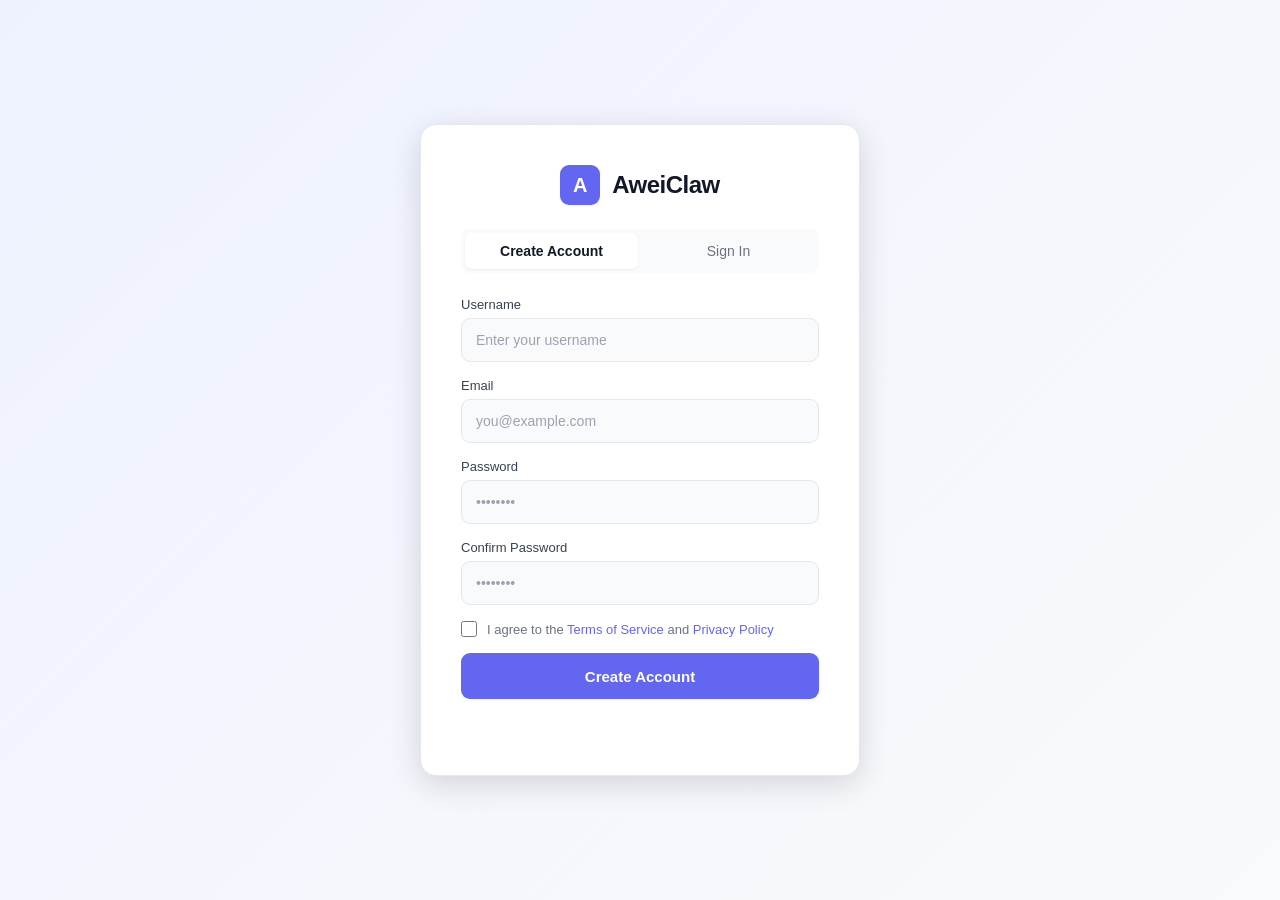
==== commit bb45fcbe: "index.html code of Awei claw" ====
--- a/docs/index.html
+++ b/docs/index.html
@@ -1,2122 +1,915 @@
 <!DOCTYPE html>
 <html lang="zh-CN">
 <head>
-<meta charset="UTF-8">
-<meta name="viewport" content="width=device-width, initial-scale=1.0">
-<title>AweiClaw</title>
-<style>
-/* ============================================
-   AweiClaw Design System v1.0
-   ============================================ */
-
-/* ----- Design Tokens ----- */
-:root {
-  /* Primary */
-  --clr-primary-50:  #EEF2FF;
-  --clr-primary-100: #E0E7FF;
-  --clr-primary-200: #C7D2FE;
-  --clr-primary-300: #A5B4FC;
-  --clr-primary-400: #818CF8;
-  --clr-primary-500: #6366F1;
-  --clr-primary-600: #4F46E5;
-  --clr-primary-700: #4338CA;
-  --clr-primary-800: #3730A3;
-  --clr-primary-900: #312E81;
-
-  /* Neutral */
-  --clr-white:      #FFFFFF;
-  --clr-bg:         #F8FAFC;
-  --clr-bg-alt:     #F1F5F9;
-  --clr-border:     #E2E8F0;
-  --clr-border-alt: #CBD5E1;
-  --clr-text:       #0F172A;
-  --clr-text-body:  #334155;
-  --clr-text-muted: #64748B;
-  --clr-text-subtle:#94A3B8;
-
-  /* Semantic */
-  --clr-success: #10B981;
-  --clr-warning: #F59E0B;
-  --clr-error:   #EF4444;
-  --clr-info:    #3B82F6;
-
-  /* Sidebar */
-  --sidebar-bg:    #F8FAFC;
-  --sidebar-width: 260px;
-  --sidebar-hover: #E2E8F0;
-  --sidebar-active:#EEF2FF;
-
-  /* Typography */
-  --font-sans: 'Inter', -apple-system, BlinkMacSystemFont, 'Segoe UI', system-ui, sans-serif;
-  --font-mono: 'JetBrains Mono', 'Fira Code', 'SF Mono', 'Cascadia Code', 'Consolas', monospace;
-
-  --fs-xs:   0.75rem;   /* 12px */
-  --fs-sm:   0.8125rem; /* 13px */
-  --fs-base: 0.875rem;  /* 14px */
-  --fs-lg:   1rem;      /* 16px */
-  --fs-xl:   1.125rem;  /* 18px */
-  --fs-2xl:  1.5rem;    /* 24px */
-  --fs-3xl:  1.875rem;  /* 30px */
-
-  --fw-normal: 400;
-  --fw-medium: 500;
-  --fw-semibold:600;
-  --fw-bold:   700;
-
-  --lh-tight:  1.25;
-  --lh-normal: 1.5;
-  --lh-relaxed:1.625;
-
-  /* Spacing (4px base) */
-  --sp-1:  0.25rem;
-  --sp-2:  0.5rem;
-  --sp-3:  0.75rem;
-  --sp-4:  1rem;
-  --sp-5:  1.25rem;
-  --sp-6:  1.5rem;
-  --sp-8:  2rem;
-  --sp-10: 2.5rem;
-  --sp-12: 3rem;
-  --sp-16: 4rem;
-
-  /* Radii */
-  --radius-sm: 0.375rem;
-  --radius-md: 0.5rem;
-  --radius-lg: 0.75rem;
-  --radius-xl: 1rem;
-  --radius-full: 9999px;
-
-  /* Shadows */
-  --shadow-xs: 0 1px 2px 0 rgb(0 0 0 / 0.04);
-  --shadow-sm: 0 1px 3px 0 rgb(0 0 0 / 0.06), 0 1px 2px -1px rgb(0 0 0 / 0.06);
-  --shadow-md: 0 4px 6px -1px rgb(0 0 0 / 0.07), 0 2px 4px -2px rgb(0 0 0 / 0.05);
-  --shadow-lg: 0 10px 15px -3px rgb(0 0 0 / 0.08), 0 4px 6px -4px rgb(0 0 0 / 0.04);
-
-  /* Transitions */
-  --ease-out: cubic-bezier(0.16, 1, 0.3, 1);
-  --ease-in-out: cubic-bezier(0.65, 0, 0.35, 1);
-  --dur-fast: 150ms;
-  --dur-normal: 250ms;
-  --dur-slow: 400ms;
-}
-
-/* ----- Reset & Base ----- */
-*, *::before, *::after { box-sizing: border-box; margin: 0; padding: 0; }
-
-html, body {
-  height: 100%;
-  overflow: hidden;
-}
-
-body {
-  font-family: var(--font-sans);
-  font-size: var(--fs-base);
-  line-height: var(--lh-normal);
-  color: var(--clr-text-body);
-  background: var(--clr-white);
-  -webkit-font-smoothing: antialiased;
-  -moz-osx-font-smoothing: grayscale;
-}
-
-a { color: inherit; text-decoration: none; }
-button { font: inherit; cursor: pointer; border: none; background: none; color: inherit; }
-input, textarea, select { font: inherit; color: inherit; }
-ul, ol { list-style: none; }
-img, svg { display: block; max-width: 100%; }
-
-/* Focus ring */
-:focus-visible {
-  outline: 2px solid var(--clr-primary-500);
-  outline-offset: 2px;
-  border-radius: var(--radius-sm);
-}
-
-/* Scrollbar */
-::-webkit-scrollbar { width: 6px; height: 6px; }
-::-webkit-scrollbar-track { background: transparent; }
-::-webkit-scrollbar-thumb { background: var(--clr-border-alt); border-radius: 3px; }
-::-webkit-scrollbar-thumb:hover { background: var(--clr-text-muted); }
-
-/* ============================================
-   Layout
-   ============================================ */
-.app-layout {
-  display: flex;
-  height: 100vh;
-  width: 100vw;
-}
-
-/* ----- Sidebar ----- */
-.sidebar {
-  width: var(--sidebar-width);
-  min-width: var(--sidebar-width);
-  background: var(--sidebar-bg);
-  border-right: 1px solid var(--clr-border);
-  display: flex;
-  flex-direction: column;
-  user-select: none;
-  z-index: 10;
-}
-
-.sidebar-brand {
-  display: flex;
-  align-items: center;
-  gap: var(--sp-3);
-  padding: var(--sp-5) var(--sp-5) var(--sp-4);
-  border-bottom: 1px solid var(--clr-border);
-}
-
-.sidebar-brand-logo {
-  width: 32px;
-  height: 32px;
-  background: linear-gradient(135deg, var(--clr-primary-600), var(--clr-primary-400));
-  border-radius: var(--radius-md);
-  display: flex;
-  align-items: center;
-  justify-content: center;
-  color: white;
-  flex-shrink: 0;
-}
-
-.sidebar-brand-text {
-  font-size: var(--fs-lg);
-  font-weight: var(--fw-bold);
-  color: var(--clr-text);
-  letter-spacing: -0.01em;
-}
-
-.sidebar-brand-version {
-  font-size: var(--fs-xs);
-  color: var(--clr-text-subtle);
-  font-weight: var(--fw-normal);
-  margin-left: auto;
-  background: var(--clr-bg-alt);
-  padding: 2px 6px;
-  border-radius: var(--radius-sm);
-}
-
-/* Nav */
-.sidebar-nav {
-  flex: 1;
-  padding: var(--sp-3) var(--sp-3);
-  display: flex;
-  flex-direction: column;
-  gap: var(--sp-1);
-  overflow-y: auto;
-}
-
-.nav-section-label {
-  font-size: var(--fs-xs);
-  font-weight: var(--fw-semibold);
-  color: var(--clr-text-muted);
-  text-transform: uppercase;
-  letter-spacing: 0.05em;
-  padding: var(--sp-3) var(--sp-3) var(--sp-2);
-}
-
-.nav-item {
-  display: flex;
-  align-items: center;
-  gap: var(--sp-3);
-  padding: var(--sp-2) var(--sp-3);
-  border-radius: var(--radius-md);
-  font-size: var(--fs-sm);
-  font-weight: var(--fw-medium);
-  color: var(--clr-text-body);
-  transition: all var(--dur-fast) var(--ease-out);
-  position: relative;
-}
-
-.nav-item:hover {
-  background: var(--sidebar-hover);
-  color: var(--clr-text);
-}
-
-.nav-item.active {
-  background: var(--sidebar-active);
-  color: var(--clr-primary-700);
-  font-weight: var(--fw-semibold);
-}
-
-.nav-item.active::before {
-  content: '';
-  position: absolute;
-  left: 0;
-  top: 4px;
-  bottom: 4px;
-  width: 3px;
-  background: var(--clr-primary-500);
-  border-radius: 0 2px 2px 0;
-}
-
-.nav-item-icon {
-  width: 20px;
-  height: 20px;
-  flex-shrink: 0;
-  display: flex;
-  align-items: center;
-  justify-content: center;
-}
-
-.nav-item-icon svg {
-  width: 18px;
-  height: 18px;
-  stroke: currentColor;
-}
-
-.nav-item-badge {
-  margin-left: auto;
-  font-size: var(--fs-xs);
-  background: var(--clr-primary-100);
-  color: var(--clr-primary-700);
-  padding: 1px 6px;
-  border-radius: var(--radius-full);
-  font-weight: var(--fw-medium);
-}
-
-/* Sidebar Footer */
-.sidebar-footer {
-  padding: var(--sp-3);
-  border-top: 1px solid var(--clr-border);
-  display: flex;
-  align-items: center;
-  gap: var(--sp-3);
-}
-
-.sidebar-user-avatar {
-  width: 32px;
-  height: 32px;
-  border-radius: var(--radius-full);
-  background: linear-gradient(135deg, var(--clr-primary-400), var(--clr-primary-600));
-  display: flex;
-  align-items: center;
-  justify-content: center;
-  color: white;
-  font-size: var(--fs-sm);
-  font-weight: var(--fw-semibold);
-  flex-shrink: 0;
-}
-
-.sidebar-user-info {
-  flex: 1;
-  min-width: 0;
-}
-
-.sidebar-user-name {
-  font-size: var(--fs-sm);
-  font-weight: var(--fw-medium);
-  color: var(--clr-text);
-  white-space: nowrap;
-  overflow: hidden;
-  text-overflow: ellipsis;
-}
-
-.sidebar-user-role {
-  font-size: var(--fs-xs);
-  color: var(--clr-text-muted);
-}
-
-/* ============================================
-   Main Content Area
-   ============================================ */
-.main-content {
-  flex: 1;
-  display: flex;
-  flex-direction: column;
-  min-width: 0;
-  background: var(--clr-white);
-}
-
-/* Page Header */
-.page-header {
-  display: flex;
-  align-items: center;
-  justify-content: space-between;
-  padding: var(--sp-4) var(--sp-6);
-  border-bottom: 1px solid var(--clr-border);
-  min-height: 57px;
-  flex-shrink: 0;
-}
-
-.page-header-left {
-  display: flex;
-  align-items: center;
-  gap: var(--sp-3);
-}
-
-.page-title {
-  font-size: var(--fs-lg);
-  font-weight: var(--fw-semibold);
-  color: var(--clr-text);
-}
-
-.page-subtitle {
-  font-size: var(--fs-sm);
-  color: var(--clr-text-muted);
-}
-
-.page-header-actions {
-  display: flex;
-  align-items: center;
-  gap: var(--sp-2);
-}
-
-/* Page Container */
-.page {
-  display: none;
-  flex: 1;
-  flex-direction: column;
-  overflow: hidden;
-}
-
-.page.active {
-  display: flex;
-}
-
-/* ============================================
-   Buttons
-   ============================================ */
-.btn {
-  display: inline-flex;
-  align-items: center;
-  justify-content: center;
-  gap: var(--sp-2);
-  padding: var(--sp-2) var(--sp-4);
-  font-size: var(--fs-sm);
-  font-weight: var(--fw-medium);
-  border-radius: var(--radius-md);
-  transition: all var(--dur-fast) var(--ease-out);
-  white-space: nowrap;
-  user-select: none;
-  height: 36px;
-}
-
-.btn:active { transform: scale(0.97); }
-
-.btn-primary {
-  background: var(--clr-primary-600);
-  color: white;
-  box-shadow: var(--shadow-xs);
-}
-.btn-primary:hover { background: var(--clr-primary-700); box-shadow: var(--shadow-sm); }
-
-.btn-secondary {
-  background: var(--clr-white);
-  color: var(--clr-text-body);
-  border: 1px solid var(--clr-border);
-}
-.btn-secondary:hover { background: var(--clr-bg); border-color: var(--clr-border-alt); }
-
-.btn-ghost {
-  color: var(--clr-text-muted);
-}
-.btn-ghost:hover { background: var(--clr-bg); color: var(--clr-text); }
-
-.btn-icon {
-  width: 36px;
-  height: 36px;
-  padding: 0;
-  border-radius: var(--radius-md);
-}
-
-.btn-icon svg { width: 18px; height: 18px; }
-
-.btn-sm { height: 30px; padding: var(--sp-1) var(--sp-3); font-size: var(--fs-xs); }
-.btn-sm.btn-icon { width: 30px; height: 30px; }
-
-/* ============================================
-   Chat Page
-   ============================================ */
-.chat-container {
-  display: flex;
-  flex-direction: column;
-  flex: 1;
-  overflow: hidden;
-}
-
-.chat-messages {
-  flex: 1;
-  overflow-y: auto;
-  padding: var(--sp-6);
-  display: flex;
-  flex-direction: column;
-  gap: var(--sp-6);
-}
-
-.chat-empty {
-  flex: 1;
-  display: flex;
-  flex-direction: column;
-  align-items: center;
-  justify-content: center;
-  gap: var(--sp-4);
-  color: var(--clr-text-muted);
-  text-align: center;
-  padding: var(--sp-8);
-}
-
-.chat-empty-icon {
-  width: 64px;
-  height: 64px;
-  background: var(--clr-primary-50);
-  border-radius: var(--radius-xl);
-  display: flex;
-  align-items: center;
-  justify-content: center;
-  color: var(--clr-primary-400);
-  margin-bottom: var(--sp-2);
-}
-
-.chat-empty-icon svg { width: 32px; height: 32px; }
-
-.chat-empty h2 {
-  font-size: var(--fs-2xl);
-  font-weight: var(--fw-semibold);
-  color: var(--clr-text);
-}
-
-.chat-empty p {
-  font-size: var(--fs-base);
-  max-width: 480px;
-  line-height: var(--lh-relaxed);
-}
-
-.chat-suggestions {
-  display: flex;
-  flex-wrap: wrap;
-  gap: var(--sp-2);
-  margin-top: var(--sp-4);
-  justify-content: center;
-}
-
-.chat-suggestion {
-  padding: var(--sp-2) var(--sp-4);
-  background: var(--clr-bg);
-  border: 1px solid var(--clr-border);
-  border-radius: var(--radius-full);
-  font-size: var(--fs-sm);
-  color: var(--clr-text-body);
-  transition: all var(--dur-fast) var(--ease-out);
-}
-.chat-suggestion:hover {
-  background: var(--clr-primary-50);
-  border-color: var(--clr-primary-200);
-  color: var(--clr-primary-700);
-}
-
-/* Message */
-.message {
-  display: flex;
-  gap: var(--sp-4);
-  max-width: 800px;
-  animation: msgIn var(--dur-slow) var(--ease-out);
-}
-
-@keyframes msgIn {
-  from { opacity: 0; transform: translateY(8px); }
-  to   { opacity: 1; transform: translateY(0); }
-}
-
-.message-avatar {
-  width: 32px;
-  height: 32px;
-  border-radius: var(--radius-md);
-  flex-shrink: 0;
-  display: flex;
-  align-items: center;
-  justify-content: center;
-  font-size: var(--fs-xs);
-  font-weight: var(--fw-bold);
-}
-
-.message-avatar.user {
-  background: var(--clr-primary-600);
-  color: white;
-}
-
-.message-avatar.ai {
-  background: linear-gradient(135deg, var(--clr-primary-500), var(--clr-primary-700));
-  color: white;
-}
-
-.message-body { flex: 1; min-width: 0; }
-
-.message-header {
-  display: flex;
-  align-items: center;
-  gap: var(--sp-2);
-  margin-bottom: var(--sp-1);
-}
-
-.message-author {
-  font-size: var(--fs-sm);
-  font-weight: var(--fw-semibold);
-  color: var(--clr-text);
-}
-
-.message-time {
-  font-size: var(--fs-xs);
-  color: var(--clr-text-subtle);
-}
-
-.message-content {
-  font-size: var(--fs-base);
-  line-height: var(--lh-relaxed);
-  color: var(--clr-text-body);
-}
-
-.message-content p + p { margin-top: var(--sp-3); }
-
-.message-content code {
-  font-family: var(--font-mono);
-  font-size: 0.85em;
-  background: var(--clr-bg-alt);
-  padding: 1px 5px;
-  border-radius: 3px;
-  color: var(--clr-primary-700);
-}
-
-.message-content pre {
-  margin-top: var(--sp-3);
-  background: #1E293B;
-  color: #E2E8F0;
-  padding: var(--sp-4);
-  border-radius: var(--radius-md);
-  overflow-x: auto;
-  font-family: var(--font-mono);
-  font-size: var(--fs-sm);
-  line-height: var(--lh-relaxed);
-}
-
-.message-content pre code {
-  background: none;
-  padding: 0;
-  color: inherit;
-  font-size: inherit;
-}
-
-.message-actions {
-  display: flex;
-  gap: var(--sp-1);
-  margin-top: var(--sp-2);
-  opacity: 0;
-  transition: opacity var(--dur-fast);
-}
-
-.message:hover .message-actions { opacity: 1; }
-.message-actions .btn-ghost { padding: 4px; height: 28px; width: 28px; }
-
-/* Chat Input */
-.chat-input-area {
-  border-top: 1px solid var(--clr-border);
-  padding: var(--sp-4) var(--sp-6);
-  background: var(--clr-white);
-}
-
-.chat-input-wrapper {
-  display: flex;
-  align-items: flex-end;
-  gap: var(--sp-3);
-  background: var(--clr-bg);
-  border: 1px solid var(--clr-border);
-  border-radius: var(--radius-lg);
-  padding: var(--sp-2) var(--sp-3);
-  transition: all var(--dur-fast) var(--ease-out);
-}
-
-.chat-input-wrapper:focus-within {
-  border-color: var(--clr-primary-400);
-  box-shadow: 0 0 0 3px rgb(99 102 241 / 0.1);
-  background: var(--clr-white);
-}
-
-.chat-input-wrapper textarea {
-  flex: 1;
-  border: none;
-  background: transparent;
-  resize: none;
-  padding: var(--sp-1) 0;
-  font-size: var(--fs-base);
-  line-height: var(--lh-normal);
-  max-height: 160px;
-  min-height: 24px;
-}
-
-.chat-input-wrapper textarea:focus { outline: none; }
-
-.chat-input-wrapper textarea::placeholder { color: var(--clr-text-subtle); }
-
-.chat-input-actions {
-  display: flex;
-  align-items: center;
-  gap: var(--sp-1);
-  flex-shrink: 0;
-}
-
-.chat-input-actions .btn-icon {
-  width: 32px;
-  height: 32px;
-  color: var(--clr-text-muted);
-}
-.chat-input-actions .btn-icon:hover { color: var(--clr-text); background: var(--clr-border); }
-
-.btn-send {
-  width: 36px;
-  height: 36px;
-  border-radius: var(--radius-md);
-  background: var(--clr-primary-600);
-  color: white;
-  display: flex;
-  align-items: center;
-  justify-content: center;
-  transition: all var(--dur-fast) var(--ease-out);
-}
-.btn-send:hover { background: var(--clr-primary-700); }
-.btn-send:active { transform: scale(0.95); }
-
-.chat-input-footer {
-  display: flex;
-  align-items: center;
-  justify-content: space-between;
-  margin-top: var(--sp-2);
-  padding: 0 var(--sp-1);
-}
-
-.chat-model-selector {
-  display: flex;
-  align-items: center;
-  gap: var(--sp-2);
-  font-size: var(--fs-xs);
-  color: var(--clr-text-muted);
-  cursor: pointer;
-  padding: var(--sp-1) var(--sp-2);
-  border-radius: var(--radius-sm);
-  transition: all var(--dur-fast);
-}
-.chat-model-selector:hover { background: var(--clr-bg); color: var(--clr-text); }
-
-.chat-model-dot {
-  width: 6px;
-  height: 6px;
-  border-radius: 50%;
-  background: var(--clr-success);
-}
-
-.chat-char-count {
-  font-size: var(--fs-xs);
-  color: var(--clr-text-subtle);
-}
-
-/* ============================================
-   Workspace Page
-   ============================================ */
-.workspace-layout {
-  display: flex;
-  flex: 1;
-  overflow: hidden;
-}
-
-.workspace-sidebar {
-  width: 240px;
-  min-width: 240px;
-  border-right: 1px solid var(--clr-border);
-  display: flex;
-  flex-direction: column;
-  background: var(--clr-bg);
-}
-
-.workspace-sidebar-header {
-  padding: var(--sp-3) var(--sp-4);
-  border-bottom: 1px solid var(--clr-border);
-  font-size: var(--fs-xs);
-  font-weight: var(--fw-semibold);
-  color: var(--clr-text-muted);
-  text-transform: uppercase;
-  letter-spacing: 0.05em;
-}
-
-.workspace-file-tree {
-  flex: 1;
-  overflow-y: auto;
-  padding: var(--sp-2);
-}
-
-.file-tree-item {
-  display: flex;
-  align-items: center;
-  gap: var(--sp-2);
-  padding: var(--sp-1) var(--sp-2);
-  border-radius: var(--radius-sm);
-  font-size: var(--fs-sm);
-  color: var(--clr-text-body);
-  cursor: pointer;
-  transition: all var(--dur-fast);
-}
-
-.file-tree-item:hover { background: var(--clr-border); }
-.file-tree-item.active { background: var(--clr-primary-50); color: var(--clr-primary-700); }
-
-.file-tree-item svg { width: 16px; height: 16px; flex-shrink: 0; }
-
-.file-tree-item.folder { font-weight: var(--fw-medium); color: var(--clr-text); }
-.file-tree-item .file-ext { color: var(--clr-text-muted); font-size: var(--fs-xs); margin-left: auto; }
-
-.workspace-main {
-  flex: 1;
-  display: flex;
-  flex-direction: column;
-  overflow: hidden;
-}
-
-.workspace-toolbar {
-  display: flex;
-  align-items: center;
-  gap: var(--sp-1);
-  padding: var(--sp-2) var(--sp-4);
-  border-bottom: 1px solid var(--clr-border);
-  background: var(--clr-white);
-  min-height: 40px;
-}
-
-.workspace-tab {
-  padding: var(--sp-1) var(--sp-3);
-  font-size: var(--fs-sm);
-  color: var(--clr-text-muted);
-  border-radius: var(--radius-sm);
-  cursor: pointer;
-  transition: all var(--dur-fast);
-  display: flex;
-  align-items: center;
-  gap: var(--sp-2);
-  border: 1px solid transparent;
-}
-
-.workspace-tab:hover { background: var(--clr-bg); color: var(--clr-text); }
-.workspace-tab.active { background: var(--clr-bg); color: var(--clr-text); border-color: var(--clr-border); }
-
-.workspace-tab-close {
-  width: 16px; height: 16px;
-  display: flex; align-items: center; justify-content: center;
-  border-radius: 3px;
-  opacity: 0;
-  transition: all var(--dur-fast);
-}
-.workspace-tab:hover .workspace-tab-close { opacity: 1; }
-.workspace-tab-close:hover { background: var(--clr-border-alt); }
-
-.workspace-editor {
-  flex: 1;
-  display: flex;
-  overflow: hidden;
-}
-
-.code-editor {
-  flex: 1;
-  display: flex;
-  font-family: var(--font-mono);
-  font-size: var(--fs-sm);
-  line-height: 1.7;
-  overflow: auto;
-}
-
-.code-line-numbers {
-  padding: var(--sp-4) var(--sp-3);
-  text-align: right;
-  color: var(--clr-text-subtle);
-  user-select: none;
-  min-width: 48px;
-  background: var(--clr-bg);
-  border-right: 1px solid var(--clr-border);
-}
-
-.code-line-numbers div { padding-right: var(--sp-2); }
-
-.code-content {
-  flex: 1;
-  padding: var(--sp-4);
-  color: var(--clr-text);
-  white-space: pre;
-  overflow: auto;
-  outline: none;
-}
-
-.code-content:focus { background: var(--clr-white); }
-
-/* Syntax highlighting */
-.code-keyword  { color: #7C3AED; }
-.code-string   { color: #059669; }
-.code-comment  { color: #94A3B8; font-style: italic; }
-.code-function { color: #2563EB; }
-.code-number   { color: #D97706; }
-.code-type     { color: #0891B2; }
-
-/* ============================================
-   Terminal Page
-   ============================================ */
-.terminal-container {
-  flex: 1;
-  display: flex;
-  flex-direction: column;
-  overflow: hidden;
-}
-
-.terminal-toolbar {
-  display: flex;
-  align-items: center;
-  gap: var(--sp-2);
-  padding: var(--sp-2) var(--sp-4);
-  border-bottom: 1px solid var(--clr-border);
-  background: var(--clr-white);
-}
-
-.terminal-session {
-  font-size: var(--fs-sm);
-  font-weight: var(--fw-medium);
-  color: var(--clr-text);
-  padding: var(--sp-1) var(--sp-3);
-  background: var(--clr-bg);
-  border-radius: var(--radius-sm);
-}
-
-.terminal-output {
-  flex: 1;
-  overflow-y: auto;
-  padding: var(--sp-4) var(--sp-6);
-  font-family: var(--font-mono);
-  font-size: var(--fs-sm);
-  line-height: 1.7;
-  background: #FAFBFC;
-  color: var(--clr-text);
-}
-
-.terminal-line {
-  display: flex;
-  gap: var(--sp-3);
-  white-space: pre-wrap;
-  word-break: break-all;
-}
-
-.terminal-prompt {
-  color: var(--clr-primary-600);
-  font-weight: var(--fw-semibold);
-  flex-shrink: 0;
-  user-select: none;
-}
-
-.terminal-command { color: var(--clr-text); }
-.terminal-output-text { color: var(--clr-text-body); }
-.terminal-error { color: var(--clr-error); }
-.terminal-success { color: var(--clr-success); }
-.terminal-info { color: var(--clr-info); }
-
-.terminal-input-line {
-  display: flex;
-  align-items: center;
-  gap: var(--sp-3);
-  padding: var(--sp-3) var(--sp-6);
-  border-top: 1px solid var(--clr-border);
-  background: var(--clr-white);
-}
-
-.terminal-input-line .terminal-prompt { font-size: var(--fs-base); }
-
-.terminal-input-line input {
-  flex: 1;
-  border: none;
-  background: transparent;
-  font-family: var(--font-mono);
-  font-size: var(--fs-base);
-  color: var(--clr-text);
-  outline: none;
-}
-
-.terminal-input-line input::placeholder { color: var(--clr-text-subtle); }
-
-/* ============================================
-   History Page
-   ============================================ */
-.history-container {
-  flex: 1;
-  display: flex;
-  flex-direction: column;
-  overflow: hidden;
-}
-
-.history-search {
-  padding: var(--sp-4) var(--sp-6);
-  border-bottom: 1px solid var(--clr-border);
-}
-
-.history-search-input {
-  width: 100%;
-  max-width: 480px;
-  padding: var(--sp-2) var(--sp-3) var(--sp-2) var(--sp-8);
-  border: 1px solid var(--clr-border);
-  border-radius: var(--radius-md);
-  font-size: var(--fs-sm);
-  background: var(--clr-bg);
-  transition: all var(--dur-fast);
-}
-
-.history-search-input:focus {
-  outline: none;
-  border-color: var(--clr-primary-400);
-  background: var(--clr-white);
-  box-shadow: 0 0 0 3px rgb(99 102 241 / 0.08);
-}
-
-.history-search-wrapper {
-  position: relative;
-  max-width: 480px;
-}
-
-.history-search-wrapper svg {
-  position: absolute;
-  left: var(--sp-3);
-  top: 50%;
-  transform: translateY(-50%);
-  width: 16px;
-  height: 16px;
-  color: var(--clr-text-subtle);
-  pointer-events: none;
-}
-
-.history-list {
-  flex: 1;
-  overflow-y: auto;
-  padding: var(--sp-2) var(--sp-6);
-}
-
-.history-group {
-  margin-bottom: var(--sp-6);
-}
-
-.history-group-label {
-  font-size: var(--fs-xs);
-  font-weight: var(--fw-semibold);
-  color: var(--clr-text-muted);
-  padding: var(--sp-2) 0;
-  position: sticky;
-  top: 0;
-  background: var(--clr-white);
-  z-index: 1;
-}
-
-.history-item {
-  display: flex;
-  align-items: flex-start;
-  gap: var(--sp-4);
-  padding: var(--sp-3) var(--sp-4);
-  border-radius: var(--radius-md);
-  cursor: pointer;
-  transition: all var(--dur-fast);
-  border: 1px solid transparent;
-}
-
-.history-item:hover {
-  background: var(--clr-bg);
-  border-color: var(--clr-border);
-}
-
-.history-item-icon {
-  width: 36px;
-  height: 36px;
-  background: var(--clr-primary-50);
-  border-radius: var(--radius-md);
-  display: flex;
-  align-items: center;
-  justify-content: center;
-  color: var(--clr-primary-500);
-  flex-shrink: 0;
-  margin-top: 2px;
-}
-.history-item-icon svg { width: 18px; height: 18px; }
-
-.history-item-content { flex: 1; min-width: 0; }
-
-.history-item-title {
-  font-size: var(--fs-base);
-  font-weight: var(--fw-medium);
-  color: var(--clr-text);
-  margin-bottom: 2px;
-  white-space: nowrap;
-  overflow: hidden;
-  text-overflow: ellipsis;
-}
-
-.history-item-preview {
-  font-size: var(--fs-sm);
-  color: var(--clr-text-muted);
-  white-space: nowrap;
-  overflow: hidden;
-  text-overflow: ellipsis;
-}
-
-.history-item-meta {
-  display: flex;
-  align-items: center;
-  gap: var(--sp-3);
-  margin-top: var(--sp-1);
-  font-size: var(--fs-xs);
-  color: var(--clr-text-subtle);
-}
-
-.history-item-time {
-  flex-shrink: 0;
-  font-size: var(--fs-xs);
-  color: var(--clr-text-subtle);
-  margin-top: 4px;
-}
-
-/* ============================================
-   Settings Page
-   ============================================ */
-.settings-container {
-  flex: 1;
-  display: flex;
-  overflow: hidden;
-}
-
-.settings-sidebar {
-  width: 200px;
-  min-width: 200px;
-  border-right: 1px solid var(--clr-border);
-  padding: var(--sp-4) var(--sp-2);
-  display: flex;
-  flex-direction: column;
-  gap: var(--sp-1);
-}
-
-.settings-nav-item {
-  padding: var(--sp-2) var(--sp-3);
-  border-radius: var(--radius-md);
-  font-size: var(--fs-sm);
-  font-weight: var(--fw-medium);
-  color: var(--clr-text-muted);
-  cursor: pointer;
-  transition: all var(--dur-fast);
-}
-
-.settings-nav-item:hover { background: var(--clr-bg); color: var(--clr-text); }
-.settings-nav-item.active { background: var(--clr-primary-50); color: var(--clr-primary-700); }
-
-.settings-main {
-  flex: 1;
-  overflow-y: auto;
-  padding: var(--sp-6) var(--sp-8);
-  max-width: 640px;
-}
-
-.settings-section { margin-bottom: var(--sp-8); }
-
-.settings-section-title {
-  font-size: var(--fs-lg);
-  font-weight: var(--fw-semibold);
-  color: var(--clr-text);
-  margin-bottom: var(--sp-1);
-}
-
-.settings-section-desc {
-  font-size: var(--fs-sm);
-  color: var(--clr-text-muted);
-  margin-bottom: var(--sp-6);
-}
-
-.settings-group {
-  display: flex;
-  flex-direction: column;
-  gap: var(--sp-5);
-}
-
-.setting-item {
-  display: flex;
-  align-items: flex-start;
-  justify-content: space-between;
-  gap: var(--sp-6);
-  padding-bottom: var(--sp-5);
-  border-bottom: 1px solid var(--clr-border);
-}
-
-.setting-item:last-child { border-bottom: none; }
-
-.setting-label {
-  font-size: var(--fs-base);
-  font-weight: var(--fw-medium);
-  color: var(--clr-text);
-  margin-bottom: 2px;
-}
-
-.setting-hint {
-  font-size: var(--fs-sm);
-  color: var(--clr-text-muted);
-  line-height: var(--lh-relaxed);
-}
-
-/* Toggle */
-.toggle {
-  position: relative;
-  width: 44px;
-  height: 24px;
-  flex-shrink: 0;
-}
-
-.toggle input { display: none; }
-
-.toggle-track {
-  position: absolute;
-  inset: 0;
-  background: var(--clr-border-alt);
-  border-radius: 12px;
-  transition: all var(--dur-fast) var(--ease-out);
-  cursor: pointer;
-}
-
-.toggle input:checked + .toggle-track { background: var(--clr-primary-500); }
-
-.toggle-thumb {
-  position: absolute;
-  top: 2px;
-  left: 2px;
-  width: 20px;
-  height: 20px;
-  background: white;
-  border-radius: 50%;
-  transition: all var(--dur-fast) var(--ease-out);
-  box-shadow: var(--shadow-sm);
-}
-
-.toggle input:checked + .toggle-track .toggle-thumb { transform: translateX(20px); }
-
-/* Select */
-.setting-select {
-  padding: var(--sp-2) var(--sp-3);
-  border: 1px solid var(--clr-border);
-  border-radius: var(--radius-md);
-  font-size: var(--fs-sm);
-  color: var(--clr-text);
-  background: var(--clr-white);
-  cursor: pointer;
-  min-width: 160px;
-  transition: border-color var(--dur-fast);
-}
-
-.setting-select:focus {
-  outline: none;
-  border-color: var(--clr-primary-400);
-  box-shadow: 0 0 0 3px rgb(99 102 241 / 0.08);
-}
-
-/* Input */
-.setting-input {
-  padding: var(--sp-2) var(--sp-3);
-  border: 1px solid var(--clr-border);
-  border-radius: var(--radius-md);
-  font-size: var(--fs-sm);
-  color: var(--clr-text);
-  background: var(--clr-white);
-  width: 240px;
-  transition: border-color var(--dur-fast);
-}
-
-.setting-input:focus {
-  outline: none;
-  border-color: var(--clr-primary-400);
-  box-shadow: 0 0 0 3px rgb(99 102 241 / 0.08);
-}
-
-/* ============================================
-   Status Bar
-   ============================================ */
-.status-bar {
-  display: flex;
-  align-items: center;
-  justify-content: space-between;
-  padding: 0 var(--sp-4);
-  height: 28px;
-  border-top: 1px solid var(--clr-border);
-  background: var(--clr-bg);
-  font-size: var(--fs-xs);
-  color: var(--clr-text-subtle);
-  flex-shrink: 0;
-}
-
-.status-bar-left, .status-bar-right {
-  display: flex;
-  align-items: center;
-  gap: var(--sp-3);
-}
-
-.status-item {
-  display: flex;
-  align-items: center;
-  gap: var(--sp-1);
-}
-
-.status-dot {
-  width: 6px;
-  height: 6px;
-  border-radius: 50%;
-  background: var(--clr-success);
-}
-
-/* ============================================
-   Animations
-   ============================================ */
-@keyframes fadeIn {
-  from { opacity: 0; }
-  to   { opacity: 1; }
-}
-
-@keyframes slideUp {
-  from { opacity: 0; transform: translateY(12px); }
-  to   { opacity: 1; transform: translateY(0); }
-}
-
-.page.active {
-  animation: fadeIn var(--dur-normal) var(--ease-out);
-}
-
-/* Pulse for status indicator */
-@keyframes pulse {
-  0%, 100% { opacity: 1; }
-  50%      { opacity: 0.5; }
-}
-
-.status-dot.live { animation: pulse 2s ease-in-out infinite; }
-
-/* Skeleton loading */
-.skeleton {
-  background: linear-gradient(90deg, var(--clr-bg-alt) 25%, var(--clr-border) 50%, var(--clr-bg-alt) 75%);
-  background-size: 200% 100%;
-  animation: shimmer 1.5s ease-in-out infinite;
-  border-radius: var(--radius-sm);
-}
-
-@keyframes shimmer {
-  0%   { background-position: 200% 0; }
-  100% { background-position: -200% 0; }
-}
-</style>
+  <meta charset="UTF-8">
+  <meta name="viewport" content="width=device-width, initial-scale=1.0">
+  <title>AweiClaw - AI-Native Coding Assistant</title>
+  <link rel="stylesheet" href="style.css">
+  <link rel="preconnect" href="https://fonts.googleapis.com">
+  <link rel="preconnect" href="https://fonts.gstatic.com" crossorigin>
+  <link href="https://fonts.googleapis.com/css2?family=Inter:wght@400;500;600;700;800&family=JetBrains+Mono:wght@400;500;600&display=swap" rel="stylesheet">
 </head>
 <body>
 
-<div class="app-layout">
-
-  <!-- ==================== SIDEBAR ==================== -->
-  <aside class="sidebar">
-    <!-- Brand -->
-    <div class="sidebar-brand">
-      <div class="sidebar-brand-logo">
-        <svg width="18" height="18" viewBox="0 0 24 24" fill="none" stroke="currentColor" stroke-width="2.5" stroke-linecap="round" stroke-linejoin="round">
-          <path d="M12 2L2 7l10 5 10-5-10-5z"/>
-          <path d="M2 17l10 5 10-5"/>
-          <path d="M2 12l10 5 10-5"/>
-        </svg>
-      </div>
-      <span class="sidebar-brand-text">AweiClaw</span>
-      <span class="sidebar-brand-version">v1.0</span>
-    </div>
-
-    <!-- Navigation -->
-    <nav class="sidebar-nav">
-      <span class="nav-section-label">主菜单</span>
-
-      <a class="nav-item active" data-page="chat">
-        <span class="nav-item-icon">
-          <svg viewBox="0 0 24 24" fill="none" stroke-width="2" stroke-linecap="round" stroke-linejoin="round"><path d="M21 15a2 2 0 01-2 2H7l-4 4V5a2 2 0 012-2h14a2 2 0 012 2z"/></svg>
-        </span>
+<!-- ═══════════════════════════════════════════
+     AUTH OVERLAY (注册 / 登录)
+     ═══════════════════════════════════════════ -->
+<div class="auth-overlay" id="auth-overlay">
+  <div class="auth-card">
+    <!-- Logo -->
+    <div class="auth-logo">
+      <div class="auth-logo-icon">A</div>
+      <span class="auth-logo-name">AweiClaw</span>
+    </div>
+
+    <!-- Tabs -->
+    <div class="auth-tabs">
+      <button class="auth-tab active" id="tab-register" onclick="switchAuthTab('register')">Create Account</button>
+      <button class="auth-tab" id="tab-login" onclick="switchAuthTab('login')">Sign In</button>
+    </div>
+
+    <!-- Register Form -->
+    <form class="auth-form" id="form-register" onsubmit="handleRegister(event)">
+      <div class="form-group">
+        <label>Username</label>
+        <input type="text" id="reg-username" placeholder="Enter your username" autocomplete="username">
+      </div>
+      <div class="form-group">
+        <label>Email</label>
+        <input type="email" id="reg-email" placeholder="you@example.com" autocomplete="email">
+      </div>
+      <div class="form-group">
+        <label>Password</label>
+        <input type="password" id="reg-password" placeholder="••••••••" autocomplete="new-password">
+      </div>
+      <div class="form-group">
+        <label>Confirm Password</label>
+        <input type="password" id="reg-confirm" placeholder="••••••••" autocomplete="new-password">
+      </div>
+      <div class="form-terms">
+        <input type="checkbox" id="reg-terms">
+        <label for="reg-terms">I agree to the <a href="#">Terms of Service</a> and <a href="#">Privacy Policy</a></label>
+      </div>
+      <button type="submit" class="btn-submit" id="btn-register">Create Account</button>
+      <p class="auth-msg" id="reg-msg"></p>
+    </form>
+
+    <!-- Login Form -->
+    <form class="auth-form hidden" id="form-login" onsubmit="handleLogin(event)">
+      <div class="form-group">
+        <label>Username or Email</label>
+        <input type="text" id="login-id" placeholder="Enter username or email" autocomplete="username">
+      </div>
+      <div class="form-group">
+        <label>Password</label>
+        <input type="password" id="login-password" placeholder="••••••••" autocomplete="current-password">
+      </div>
+      <button type="submit" class="btn-submit" id="btn-login">Sign In</button>
+      <p class="auth-msg" id="login-msg"></p>
+    </form>
+  </div>
+</div>
+
+<!-- ═══════════════════════════════════════════
+     MAIN APP
+     ═══════════════════════════════════════════ -->
+<div class="app-container hidden" id="main-app">
+
+  <!-- ═══ Top Navigation ═══ -->
+  <header class="top-nav">
+    <div class="nav-brand">
+      <span class="nav-logo">AweiClaw</span>
+      <span class="nav-version">v1.0</span>
+    </div>
+    <nav class="nav-tabs">
+      <button class="nav-tab active" data-page="app" onclick="switchPage('app', this)">
+        <svg width="15" height="15" viewBox="0 0 16 16" fill="none"><rect x="1" y="1" width="6" height="6" rx="1" stroke="currentColor" stroke-width="1.5"/><rect x="9" y="1" width="6" height="6" rx="1" stroke="currentColor" stroke-width="1.5"/><rect x="1" y="9" width="6" height="6" rx="1" stroke="currentColor" stroke-width="1.5"/><rect x="9" y="9" width="6" height="6" rx="1" stroke="currentColor" stroke-width="1.5"/></svg>
+        App
+      </button>
+      <button class="nav-tab" data-page="ai" onclick="switchPage('ai', this)">
+        <svg width="15" height="15" viewBox="0 0 16 16" fill="none"><path d="M8 1l1.5 4.5H14l-3.5 2.5L12 15 8 11.5 4 15l1.5-7L2 5.5h4.5L8 1z" stroke="currentColor" stroke-width="1.5" stroke-linejoin="round"/></svg>
+        AI
+      </button>
+      <button class="nav-tab" data-page="chat" onclick="switchPage('chat', this)">
+        <svg width="15" height="15" viewBox="0 0 16 16" fill="none"><path d="M2 4a2 2 0 012-2h8a2 2 0 012 2v5a2 2 0 01-2 2H6l-3 3V4z" stroke="currentColor" stroke-width="1.5" stroke-linecap="round" stroke-linejoin="round"/></svg>
         Chat
-        <span class="nav-item-badge">New</span>
-      </a>
-
-      <a class="nav-item" data-page="workspace">
-        <span class="nav-item-icon">
-          <svg viewBox="0 0 24 24" fill="none" stroke-width="2" stroke-linecap="round" stroke-linejoin="round"><path d="M14 2H6a2 2 0 00-2 2v16a2 2 0 002 2h12a2 2 0 002-2V8z"/><polyline points="14 2 14 8 20 8"/><line x1="16" y1="13" x2="8" y2="13"/><line x1="16" y1="17" x2="8" y2="17"/><polyline points="10 9 9 9 8 9"/></svg>
-        </span>
-        Workspace
-      </a>
-
-      <a class="nav-item" data-page="terminal">
-        <span class="nav-item-icon">
-          <svg viewBox="0 0 24 24" fill="none" stroke-width="2" stroke-linecap="round" stroke-linejoin="round"><polyline points="4 17 10 11 4 5"/><line x1="12" y1="19" x2="20" y2="19"/></svg>
-        </span>
-        Terminal
-      </a>
-
-      <a class="nav-item" data-page="history">
-        <span class="nav-item-icon">
-          <svg viewBox="0 0 24 24" fill="none" stroke-width="2" stroke-linecap="round" stroke-linejoin="round"><circle cx="12" cy="12" r="10"/><polyline points="12 6 12 12 16 14"/></svg>
-        </span>
-        History
-      </a>
-
-      <span class="nav-section-label" style="margin-top: var(--sp-3);">系统</span>
-
-      <a class="nav-item" data-page="settings">
-        <span class="nav-item-icon">
-          <svg viewBox="0 0 24 24" fill="none" stroke-width="2" stroke-linecap="round" stroke-linejoin="round"><circle cx="12" cy="12" r="3"/><path d="M19.4 15a1.65 1.65 0 00.33 1.82l.06.06a2 2 0 01-2.83 2.83l-.06-.06a1.65 1.65 0 00-1.82-.33 1.65 1.65 0 00-1 1.51V21a2 2 0 01-4 0v-.09A1.65 1.65 0 009 19.4a1.65 1.65 0 00-1.82.33l-.06.06a2 2 0 01-2.83-2.83l.06-.06A1.65 1.65 0 004.68 15a1.65 1.65 0 00-1.51-1H3a2 2 0 010-4h.09A1.65 1.65 0 004.6 9a1.65 1.65 0 00-.33-1.82l-.06-.06a2 2 0 012.83-2.83l.06.06A1.65 1.65 0 009 4.68a1.65 1.65 0 001-1.51V3a2 2 0 014 0v.09a1.65 1.65 0 001 1.51 1.65 1.65 0 001.82-.33l.06-.06a2 2 0 012.83 2.83l-.06.06A1.65 1.65 0 0019.4 9a1.65 1.65 0 001.51 1H21a2 2 0 010 4h-.09a1.65 1.65 0 00-1.51 1z"/></svg>
-        </span>
-        Settings
-      </a>
+      </button>
+      <button class="nav-tab" data-page="products" onclick="switchPage('products', this)">
+        <svg width="15" height="15" viewBox="0 0 16 16" fill="none"><rect x="2" y="2" width="5" height="5" rx="1" stroke="currentColor" stroke-width="1.5"/><rect x="9" y="2" width="5" height="5" rx="1" stroke="currentColor" stroke-width="1.5"/><rect x="2" y="9" width="5" height="5" rx="1" stroke="currentColor" stroke-width="1.5"/><rect x="9" y="9" width="5" height="5" rx="1" stroke="currentColor" stroke-width="1.5"/></svg>
+        Products
+      </button>
+      <button class="nav-tab" data-page="landing" onclick="switchPage('landing', this)">
+        <svg width="15" height="15" viewBox="0 0 16 16" fill="none"><circle cx="8" cy="8" r="6" stroke="currentColor" stroke-width="1.5"/><path d="M5 8l2 2 4-4" stroke="currentColor" stroke-width="1.5" stroke-linecap="round" stroke-linejoin="round"/></svg>
+        Home
+      </button>
     </nav>
-
-    <!-- User Footer -->
-    <div class="sidebar-footer">
-      <div class="sidebar-user-avatar">A</div>
-      <div class="sidebar-user-info">
-        <div class="sidebar-user-name">Awei</div>
-        <div class="sidebar-user-role">Developer</div>
-      </div>
-      <button class="btn btn-ghost btn-icon" title="Account menu">
-        <svg width="16" height="16" viewBox="0 0 24 24" fill="none" stroke="currentColor" stroke-width="2" stroke-linecap="round"><line x1="12" y1="5" x2="12" y2="19"/><line x1="5" y1="12" x2="19" y2="12"/></svg>
-      </button>
-    </div>
-  </aside>
-
-  <!-- ==================== MAIN CONTENT ==================== -->
-  <main class="main-content">
-
-    <!-- ===== CHAT PAGE ===== -->
-    <div class="page active" id="page-chat">
-      <div class="page-header">
-        <div class="page-header-left">
-          <h1 class="page-title">Chat</h1>
-          <span class="page-subtitle">AI 对话助手</span>
-        </div>
-        <div class="page-header-actions">
-          <button class="btn btn-ghost btn-icon" title="New conversation">
-            <svg width="18" height="18" viewBox="0 0 24 24" fill="none" stroke="currentColor" stroke-width="2" stroke-linecap="round"><path d="M12 5v14"/><path d="M5 12h14"/></svg>
+    <div class="nav-right">
+      <button class="theme-btn" id="theme-btn" onclick="toggleTheme()" title="Toggle dark/light mode">🌙</button>
+      <span class="nav-user" id="nav-user-display"></span>
+      <button class="btn-logout" onclick="handleLogout()">Sign Out</button>
+      <span class="nav-status">
+        <span class="status-dot"></span>
+        AI Ready
+      </span>
+    </div>
+  </header>
+
+  <!-- ═══ PAGE: App 主界面 ═══ -->
+  <section class="page active" id="page-app">
+    <div class="app-layout" id="app-layout">
+
+      <!-- App Toolbar -->
+      <div class="app-toolbar">
+        <div class="toolbar-left">
+          <span class="toolbar-project-label">Project:</span>
+          <select class="toolbar-project-select" id="project-select" onchange="switchProject(this.value)">
+            <option value="">— No Project —</option>
+          </select>
+          <button class="toolbar-btn primary" onclick="showNewProjectDialog()">+ New Project</button>
+          <button class="toolbar-btn" onclick="openLocalFile()">📂 Open File</button>
+          <div class="tools-dropdown-wrapper">
+            <button class="toolbar-btn tools-dropdown-btn" onclick="toggleToolsMenu(event)" title="All Tools">🛠 Tools ▾</button>
+            <div class="tools-dropdown-menu hidden" id="tools-dropdown-menu">
+              <button class="tools-menu-item" onclick="runCodeReview();toggleToolsMenu()">🔍 AI Code Review</button>
+              <button class="tools-menu-item" onclick="showAPITester();toggleToolsMenu()">🔗 API Tester</button>
+              <button class="tools-menu-item" onclick="showCodeStats();toggleToolsMenu()">📊 Code Statistics</button>
+              <button class="tools-menu-item" onclick="showChatHistory();toggleToolsMenu()">💬 Chat History</button>
+              <button class="tools-menu-item" onclick="showSnippetManager();toggleToolsMenu()">📋 Snippet Manager</button>
+              <button class="tools-menu-item" onclick="showTimestampConverter();toggleToolsMenu()">🕐 Timestamp Converter</button>
+              <button class="tools-menu-item" onclick="showUsageDashboard();toggleToolsMenu()">📊 AI Usage Dashboard</button>
+              <button class="tools-menu-item" onclick="generateTests();toggleToolsMenu()">🧪 Generate Tests</button>
+              <button class="tools-menu-item" onclick="exportProjectZIP();toggleToolsMenu()">📦 Export ZIP</button>
+              <button class="tools-menu-item" onclick="bundleToSingleHTML();toggleToolsMenu()">📄 Bundle to HTML</button>
+              <button class="tools-menu-item" onclick="generateCommitMessage();toggleToolsMenu()">💬 AI Commit Msg</button>
+              <hr class="tools-menu-divider">
+              <button class="tools-menu-item" onclick="explainCurrentCode();toggleToolsMenu()">📖 Explain This Code</button>
+            </div>
+          </div>
+          <input type="file" id="file-input" style="display:none" onchange="handleFileOpen(event)" accept="*/*">
+        </div>
+        <div class="toolbar-right" id="file-actions" style="display:none">
+          <span class="toolbar-filename" id="toolbar-filename">Untitled</span>
+          <span class="auto-save-indicator hidden" id="auto-save-indicator">💾 Saved</span>
+          <button class="toolbar-btn" onclick="explainCurrentCode()" id="explain-btn" title="Explain This Code">📖 Explain</button>
+          <button class="toolbar-btn success" onclick="saveCurrentFile()">💾 Save</button>
+          <button class="toolbar-btn" onclick="downloadCurrentFile()">⬇ Download</button>
+          <button class="toolbar-btn run" onclick="runCurrentFile()" id="run-btn">▶ Run Locally</button>
+        </div>
+      </div>
+
+      <!-- App Body -->
+      <div class="app-body">
+        <!-- Left Sidebar: Projects + Files -->
+        <aside class="app-sidebar">
+          <div class="sidebar-header">
+            <span class="sidebar-title">EXPLORER</span>
+            <button class="sidebar-add-btn" title="New File" onclick="showNewFileDialog()">＋</button>
+          </div>
+
+          <!-- Empty State -->
+          <div class="sidebar-empty" id="sidebar-empty">
+            <p>No project open.</p>
+            <p>Create a project to start.</p>
+          </div>
+
+          <!-- File Tree -->
+          <div class="sidebar-tree" id="sidebar-tree" style="display:none"></div>
+          <!-- Pinned Files -->
+          <div class="sidebar-pinned hidden" id="sidebar-pinned">
+            <div class="sidebar-pinned-header">📌 Pinned</div>
+            <div id="sidebar-pinned-list"></div>
+          </div>
+          <!-- Bookmarks -->
+          <div class="sidebar-bookmarks hidden" id="sidebar-bookmarks">
+            <div class="sidebar-bookmarks-header">🔖 Bookmarks</div>
+            <div id="sidebar-bookmarks-list"></div>
+          </div>
+        </aside>
+
+        <!-- Center Editor -->
+        <main class="app-editor">
+          <!-- Empty Editor State -->
+          <div class="editor-empty" id="editor-empty">
+            <div class="editor-empty-icon">{ }</div>
+            <h3>No file open</h3>
+            <p>Create a new project and file, or open a local file to get started.</p>
+            <div class="editor-empty-actions">
+              <button class="btn-primary" onclick="showNewProjectDialog()">+ New Project</button>
+              <button class="btn-secondary" onclick="openLocalFile()">Open Local File</button>
+            </div>
+          </div>
+
+          <!-- Editor Area (shown when file is open) -->
+          <div class="editor-active hidden" id="editor-active">
+            <div class="editor-tabs-bar" id="editor-tabs-bar"></div>
+            <div class="editor-content">
+              <div class="line-numbers" id="line-numbers"></div>
+              <textarea class="code-textarea" id="code-textarea" spellcheck="false" oninput="onCodeChange()" onkeydown="handleEditorKey(event)" ondragover="event.preventDefault()" ondrop="handleFileDrop(event)"></textarea>
+              <div class="ghost-text-overlay hidden" id="ghost-text-overlay">
+                <span class="ghost-text-content" id="ghost-text-content"></span>
+                <span class="ghost-text-hint">Tab to accept</span>
+              </div>
+              <div class="error-explain-bubble hidden" id="error-explain-bubble" onclick="explainLastError()">
+                💡 AI can explain this error — Click here
+              </div>
+              <div class="tab-context-menu hidden" id="tab-context-menu">
+                <button onclick="tabMenuClose()">✕ Close</button>
+                <button onclick="tabMenuCloseOthers()">Close Others</button>
+                <button onclick="tabMenuCloseAll()">Close All</button>
+                <hr>
+                <button onclick="tabMenuCopyPath()">📋 Copy Path</button>
+              </div>
+            </div>
+
+            <!-- Suggestion Panel -->
+            <div class="suggest-panel hidden" id="suggest-panel">
+              <div class="suggest-header">
+                <span class="suggest-label">
+                  <span class="suggest-icon">✦</span>
+                  <span id="suggest-lang-label">AI Suggestion Library</span>
+                </span>
+                <span class="suggest-hint">Ctrl+Enter to insert first · Click to insert</span>
+              </div>
+              <div class="suggest-list" id="suggest-list"></div>
+            </div>
+
+            <!-- Run Output Panel -->
+            <div class="run-output-panel hidden" id="run-output-panel">
+              <div class="run-output-header">
+                <span class="run-output-title">▶ Run Output</span>
+                <span class="run-output-lang" id="run-output-lang"></span>
+                <span class="run-output-time" id="run-output-time"></span>
+                <div class="run-output-actions">
+                  <button class="run-output-btn" onclick="copyRunOutput()" title="Copy output">📋 Copy</button>
+                  <button class="run-output-btn" onclick="closeRunOutput()" title="Close">✕</button>
+                </div>
+              </div>
+              <div class="run-output-content" id="run-output-content">
+                <div class="run-output-line dim">Ready to run code...</div>
+              </div>
+              <div class="run-output-loader hidden" id="run-output-loader">
+                <div class="pyodide-progress">
+                  <div class="pyodide-bar"><div class="pyodide-fill" id="pyodide-fill"></div></div>
+                  <span class="pyodide-status" id="pyodide-status">Loading Python runtime...</span>
+                </div>
+              </div>
+            </div>
+
+            <!-- Terminal -->
+            <div class="terminal-panel">
+              <div class="terminal-header">
+                <span class="terminal-tab-label">Terminal</span>
+                <button class="terminal-clear-btn" onclick="clearTerminal()">Clear</button>
+              </div>
+              <div class="terminal-content" id="terminal-content">
+                <div class="term-line dim">AweiClaw Terminal — ready</div>
+              </div>
+            </div>
+          </div>
+        </main>
+
+        <!-- Right AI Panel -->
+        <aside class="app-ai-panel">
+          <div class="ai-header">
+            <div class="ai-icon">AI</div>
+            <span class="ai-title">AI Assistant</span>
+            <span class="ai-model-badge">Awei AI-Coding</span>
+          </div>
+          <div class="ai-context-bar" id="ai-context-bar" style="display:none">
+            <span class="ai-ctx-icon">📄</span>
+            <span class="ai-ctx-label" id="ai-ctx-label">Viewing current file</span>
+          </div>
+          <div class="ai-multi-context hidden" id="ai-multi-context">
+            <span style="font-size:11px;color:var(--text-muted);margin-right:4px;">Context:</span>
+            <div id="ai-ctx-chips" style="display:flex;flex-wrap:wrap;gap:4px;"></div>
+            <button class="ai-ctx-add-btn" onclick="toggleContextPicker()">+ Add File</button>
+            <span class="ai-ctx-token-info" id="ai-ctx-tokens">~0 tokens</span>
+            <div class="ai-ctx-picker hidden" id="ai-ctx-picker"></div>
+          </div>
+          <div class="ai-messages" id="ai-messages">
+            <div class="ai-msg assistant">
+              <p>👋 Hello! I'm your AI assistant powered by <strong>Awei AI-Coding</strong>. I can see your code, create new files, write code, and help you debug or refactor. What would you like to do?</p>
+            </div>
+          </div>
+          <div class="ai-input-area">
+            <div class="ai-input-row">
+              <textarea class="ai-textarea" id="ai-textarea" placeholder="Ask AI anything... (Shift+Enter for new line, Enter to send)" rows="2" onkeydown="handleAIKey(event)"></textarea>
+            </div>
+            <div class="ai-input-actions">
+              <span class="ai-hint">Enter to send · Shift+Enter to wrap</span>
+              <button class="ai-send-btn" onclick="sendAIMessage()">
+                <span id="ai-send-label">Send</span>
+              </button>
+            </div>
+          </div>
+        </aside>
+      </div>
+    </div>
+  </section>
+
+  <!-- ═══ PAGE: AI Settings (Codex-style) ═══ -->
+  <section class="page" id="page-ai">
+    <div class="ai-settings-layout">
+      <!-- Left Panel: Mode Selection -->
+      <div class="ai-settings-left">
+        <!-- Mode Selector -->
+        <div class="ai-section">
+          <div class="ai-section-label">MODE</div>
+          <div class="ai-mode-grid" id="ai-mode-grid">
+            <button class="ai-mode-card active" data-mode="craft" onclick="setAIMode('craft', this)">
+              <span class="mode-icon">🔨</span>
+              <div class="mode-info">
+                <span class="mode-name">Craft</span>
+                <span class="mode-desc">You say, I do. AI writes code and builds.</span>
+              </div>
+              <span class="mode-check">✓</span>
+            </button>
+            <button class="ai-mode-card" data-mode="plan" onclick="setAIMode('plan', this)">
+              <span class="mode-icon">🔏</span>
+              <div class="mode-info">
+                <span class="mode-name">Plan</span>
+                <span class="mode-desc">Think first, do second. AI creates plan.txt.</span>
+              </div>
+              <span class="mode-check">✓</span>
+            </button>
+            <button class="ai-mode-card" data-mode="ask" onclick="setAIMode('ask', this)">
+              <span class="mode-icon">❓</span>
+              <div class="mode-info">
+                <span class="mode-name">Ask</span>
+                <span class="mode-desc">Talk only, hands off. AI answers questions.</span>
+              </div>
+              <span class="mode-check">✓</span>
+            </button>
+          </div>
+        </div>
+
+        <!-- Auto Toggle -->
+        <div class="ai-section">
+          <div class="ai-section-label">BEHAVIOR</div>
+          <div class="ai-auto-row" onclick="toggleAuto()">
+            <div class="ai-auto-info">
+              <span class="ai-auto-name">Auto Mode</span>
+              <span class="ai-auto-desc">Let AI choose the best mode for each request</span>
+            </div>
+            <div class="ai-toggle" id="ai-auto-toggle">
+              <div class="ai-toggle-knob"></div>
+            </div>
+          </div>
+        </div>
+
+        <!-- Permission -->
+        <div class="ai-section">
+          <div class="ai-section-label">PERMISSION</div>
+          <div class="ai-perm-row">
+            <select class="ai-perm-select" id="ai-permission" onchange="setPermission(this.value)">
+              <option value="default">Default Permission</option>
+              <option value="full">Full Permission</option>
+            </select>
+          </div>
+          <div class="ai-perm-desc" id="ai-perm-desc">AI operates with standard safety guards. File operations require confirmation.</div>
+        </div>
+
+        <!-- Auto-Save Toggle -->
+        <div class="ai-section">
+          <div class="ai-section-label">AUTO-SAVE</div>
+          <div class="ai-auto-row" onclick="toggleAutoSave()">
+            <div class="ai-auto-info">
+              <span class="ai-auto-name">Auto-Save</span>
+              <span class="ai-auto-desc">Save current file every 30 seconds</span>
+            </div>
+            <div class="ai-toggle" id="auto-save-toggle">
+              <div class="ai-toggle-knob"></div>
+            </div>
+          </div>
+        </div>
+
+        <!-- Language Toggle -->
+        <div class="ai-section">
+          <div class="ai-section-label">LANGUAGE</div>
+          <div class="ai-lang-row">
+            <button class="ai-lang-btn active" data-lang="en" onclick="setLanguage('en')">English</button>
+            <button class="ai-lang-btn" data-lang="zh" onclick="setLanguage('zh')">中文</button>
+          </div>
+        </div>
+      </div>
+
+      <!-- Right Panel: Model Selection -->
+      <div class="ai-settings-right">
+        <div class="ai-section">
+          <div class="ai-section-label">AI MODEL</div>
+          <div class="ai-model-list" id="ai-model-list">
+            <button class="ai-model-card active" data-model="awei-studio-master" onclick="setModel('awei-studio-master', this)">
+              <div class="model-left">
+                <span class="model-icon-master">✦</span>
+                <div class="model-info">
+                  <span class="model-name">Awei-studio-Master</span>
+                  <span class="model-tags"><span class="tag-premium">Premium</span><span class="tag-slow">Slower</span></span>
+                </div>
+              </div>
+              <span class="model-mult">×12.31</span>
+            </button>
+            <button class="ai-model-card" data-model="awei-ai-max" onclick="setModel('awei-ai-max', this)">
+              <div class="model-left">
+                <span class="model-icon-premium">⬡</span>
+                <div class="model-info">
+                  <span class="model-name">Awei-AI-Max</span>
+                  <span class="model-tags"><span class="tag-premium">Premium</span></span>
+                </div>
+              </div>
+              <span class="model-mult">×2.8</span>
+            </button>
+            <button class="ai-model-card" data-model="deepseek-v4" onclick="setModel('deepseek-v4', this)">
+              <div class="model-left">
+                <span class="model-icon-deep">⬢</span>
+                <div class="model-info">
+                  <span class="model-name">deepseek-ai/DeepSeek-V4</span>
+                  <span class="model-tags"><span class="tag-new">New</span></span>
+                </div>
+              </div>
+              <span class="model-mult">×1.3</span>
+            </button>
+            <button class="ai-model-card" data-model="awei-ai" onclick="setModel('awei-ai', this)">
+              <div class="model-left">
+                <span class="model-icon-default">◆</span>
+                <div class="model-info">
+                  <span class="model-name">Awei-AI</span>
+                </div>
+              </div>
+              <span class="model-mult">×1.2</span>
+            </button>
+            <button class="ai-model-card" data-model="deepseek-r1" onclick="setModel('deepseek-r1', this)">
+              <div class="model-left">
+                <span class="model-icon-deep">⬢</span>
+                <div class="model-info">
+                  <span class="model-name">Deepseek-R1</span>
+                </div>
+              </div>
+              <span class="model-mult">×0.8</span>
+            </button>
+            <button class="ai-model-card" data-model="awei-ai-pro" onclick="setModel('awei-ai-pro', this)">
+              <div class="model-left">
+                <span class="model-icon-fast">⚡</span>
+                <div class="model-info">
+                  <span class="model-name">Awei-AI-Pro</span>
+                  <span class="model-tags"><span class="tag-fast">Fast</span></span>
+                </div>
+              </div>
+              <span class="model-mult">×0.3</span>
+            </button>
+            <button class="ai-model-card" data-model="awei-ai-flash" onclick="setModel('awei-ai-flash', this)">
+              <div class="model-left">
+                <span class="model-icon-fast">⚡</span>
+                <div class="model-info">
+                  <span class="model-name">Awei-AI-Flash</span>
+                  <span class="model-tags"><span class="tag-flash">Fastest</span></span>
+                </div>
+              </div>
+              <span class="model-mult">×0.15</span>
+            </button>
+            <button class="ai-model-card" data-model="mushroom-ai-max" onclick="setModel('mushroom-ai-max', this)">
+              <div class="model-left">
+                <span class="model-icon-mushroom">🍄</span>
+                <div class="model-info">
+                  <span class="model-name">Mushroom-AI-Max</span>
+                </div>
+              </div>
+              <span class="model-mult">×0.05</span>
+            </button>
+            <button class="ai-model-card" data-model="mushroom-ai" onclick="setModel('mushroom-ai', this)">
+              <div class="model-left">
+                <span class="model-icon-mushroom">🍄</span>
+                <div class="model-info">
+                  <span class="model-name">Mushroom-AI</span>
+                </div>
+              </div>
+              <span class="model-mult">×0.01</span>
+            </button>
+          </div>
+        </div>
+      </div>
+    </div>
+  </section>
+
+  <!-- ═══ Safety Warning Overlay ═══ -->
+  <div class="safety-overlay hidden" id="safety-overlay">
+    <div class="safety-dialog">
+      <div class="safety-icon">⚠️</div>
+      <h2 class="safety-title">Full Permission Warning</h2>
+      <p class="safety-body">
+        Enabling <strong>Full Permission</strong> allows AI to:
+      </p>
+      <ul class="safety-list">
+        <li>Create, modify, and delete files on your local system</li>
+        <li>Rename and move files and folders</li>
+        <li>Execute shell commands without confirmation</li>
+        <li>Install packages and dependencies</li>
+      </ul>
+      <p class="safety-caution">
+        This grants the AI unrestricted access to your workspace. Use with caution and only in trusted environments.
+      </p>
+      <div class="safety-actions">
+        <button class="safety-btn-cancel" onclick="cancelFullPermission()">Cancel</button>
+        <button class="safety-btn-confirm" onclick="confirmFullPermission()">I Understand, Enable Full Permission</button>
+      </div>
+    </div>
+  </div>
+
+  <!-- ═══ PAGE: Landing ═══ -->
+  <section class="page" id="page-landing">
+    <div class="landing-scroll">
+      <!-- Hero -->
+      <div class="hero-section">
+        <div class="hero-left">
+          <span class="hero-eyebrow">Open Source · AI-Native Developer Tool</span>
+          <h1 class="hero-title">AweiClaw</h1>
+          <p class="hero-sub">The AI-native coding assistant that helps you write, refactor, and run code with unprecedented speed. Powered by Awei AI-Coding.</p>
+          <div class="hero-cta">
+            <button class="cta-primary" onclick="switchPage('app', document.querySelector('[data-page=app]'))">Open App</button>
+            <button class="cta-secondary">View on GitHub</button>
+          </div>
+        </div>
+        <div class="hero-right">
+          <div class="code-window">
+            <div class="code-window-bar">
+              <span class="dot red"></span><span class="dot yellow"></span><span class="dot green"></span>
+              <span class="code-window-title">main.py</span>
+            </div>
+            <div class="code-window-content">
+              <div class="code-ln"><span class="ln-num">1</span><span class="cl purple">from</span><span class="cl"> aweiclaw </span><span class="cl purple">import</span><span class="cl"> AI</span></div>
+              <div class="code-ln"><span class="ln-num">2</span></div>
+              <div class="code-ln"><span class="ln-num">3</span><span class="cl green"># Ask AI to generate code</span></div>
+              <div class="code-ln"><span class="ln-num">4</span><span class="cl blue">ai</span><span class="cl"> = AI(model=</span><span class="cl amber">"awei-coding"</span><span class="cl">)</span></div>
+              <div class="code-ln"><span class="ln-num">5</span><span class="cl blue">result</span><span class="cl"> = ai.generate(</span><span class="cl amber">"Build an API"</span><span class="cl">)</span></div>
+              <div class="code-ln"><span class="ln-num">6</span><span class="cl blue">ai</span><span class="cl">.run(result)</span></div>
+            </div>
+          </div>
+        </div>
+      </div>
+
+      <!-- Features -->
+      <div class="features-section">
+        <div class="section-header">
+          <h2>Built for Developers</h2>
+          <p>Everything you need to code smarter and faster with AI.</p>
+        </div>
+        <div class="features-grid">
+          <div class="feature-card">
+            <div class="feature-icon indigo">🤖</div>
+            <h3>Real AI — Awei AI-Coding</h3>
+            <p>Not a mockup. Every response is powered by our cutting-edge AI coding model, designed to produce production-ready code.</p>
+          </div>
+          <div class="feature-card">
+            <div class="feature-icon green">💾</div>
+            <h3>Persistent Projects</h3>
+            <p>All your projects and files are permanently saved in your browser. They're there when you come back.</p>
+          </div>
+          <div class="feature-card">
+            <div class="feature-icon amber">▶</div>
+            <h3>Run Code Online</h3>
+            <p>Run HTML, Python, JavaScript, and Three.js directly in your browser. HTML &amp; 3D preview in real-time, Python &amp; JS output shown instantly.</p>
+          </div>
+          <div class="feature-card">
+            <div class="feature-icon pink">📂</div>
+            <h3>Open Local Files</h3>
+            <p>Open any file from your computer. The AI can read and help you work with your existing code.</p>
+          </div>
+        </div>
+      </div>
+    </div>
+  </section>
+
+  <!-- ═══ Global Search Overlay ═══ -->
+  <div class="search-overlay hidden" id="search-overlay" onclick="if(event.target===this) closeSearch()">
+    <div class="search-panel">
+      <div class="search-input-row">
+        <input type="text" id="search-input" placeholder="Search across all project files... (Ctrl+Shift+F)" oninput="performSearch()" onkeydown="handleSearchKey(event)">
+        <button class="search-toggle" id="search-regex-btn" onclick="toggleSearchRegex()">.*</button>
+        <button class="search-toggle" id="search-case-btn" onclick="toggleSearchCase()">Aa</button>
+        <button class="search-close-btn" onclick="closeSearch()">✕</button>
+      </div>
+      <div class="search-results" id="search-results">
+        <div class="search-no-results">Type to search across project files...</div>
+      </div>
+    </div>
+  </div>
+
+  <!-- ═══ Code Stats Overlay ═══ -->
+  <div class="stats-overlay hidden" id="stats-overlay" onclick="if(event.target===this) closeCodeStats()">
+    <div class="stats-panel" id="stats-panel"></div>
+  </div>
+
+  <!-- ═══ API Tester Overlay ═══ -->
+  <div class="api-tester-overlay hidden" id="api-tester-overlay" onclick="if(event.target===this) closeAPITester()">
+    <div class="api-tester-panel">
+      <div class="api-tester-header">
+        <span class="api-tester-title">🔗 API Tester</span>
+        <button class="api-tester-close" onclick="closeAPITester()">✕</button>
+      </div>
+      <div class="api-tester-body">
+        <div class="api-tester-request">
+          <div class="api-tester-urlbar">
+            <select class="api-method-select" id="api-method">
+              <option>GET</option><option>POST</option><option>PUT</option><option>PATCH</option><option>DELETE</option><option>HEAD</option><option>OPTIONS</option>
+            </select>
+            <input class="api-url-input" id="api-url" placeholder="https://api.example.com/endpoint" onkeydown="if(event.key==='Enter')sendAPIRequest()">
+            <button class="api-send-btn" id="api-send-btn" onclick="sendAPIRequest()">Send</button>
+          </div>
+          <div class="api-tester-tabs">
+            <button class="api-tab active" data-tab="headers" onclick="switchAPITab('headers',this)">Headers</button>
+            <button class="api-tab" data-tab="body" onclick="switchAPITab('body',this)">Body</button>
+          </div>
+          <div class="api-tester-editor" id="api-headers-editor">
+            <textarea id="api-headers" placeholder='{"Content-Type":"application/json"}'>{"Content-Type":"application/json"}</textarea>
+          </div>
+          <div class="api-tester-editor hidden" id="api-body-editor">
+            <textarea id="api-body" placeholder='{"key":"value"}'></textarea>
+          </div>
+        </div>
+        <div class="api-tester-response">
+          <div class="api-response-header" id="api-resp-header" style="display:none">
+            <span class="api-response-status" id="api-resp-status"></span>
+            <span class="api-response-time" id="api-resp-time"></span>
+          </div>
+          <div class="api-response-body" id="api-resp-body"></div>
+          <div class="api-response-empty" id="api-resp-empty">Send a request to see the response</div>
+          <div class="api-save-row">
+            <button class="btn-secondary" onclick="saveAPIRequest()">💾 Save Request</button>
+            <select id="api-saved-select" onchange="loadSavedAPIRequest(this.value)" style="flex:1;padding:6px;border:1px solid var(--border);border-radius:5px;background:var(--bg-tertiary);color:var(--text-primary);font-size:12px;">
+              <option value="">— Load Saved —</option>
+            </select>
+          </div>
+        </div>
+      </div>
+    </div>
+  </div>
+
+  <!-- ═══ Chat History Sidebar ═══ -->
+  <div class="chat-history-panel hidden" id="chat-history-panel">
+    <div class="chat-history-hd">
+      <h3>💬 Chat History</h3>
+      <div class="chat-history-actions">
+        <button class="btn-secondary" onclick="exportChatHistory()" style="font-size:11px;">📥 Export MD</button>
+        <button class="search-close-btn" onclick="closeChatHistory()">✕</button>
+      </div>
+    </div>
+    <div id="chat-history-panel-list" class="chat-history-list"></div>
+    <div id="chat-history-empty" class="chat-history-empty hidden">No chat history yet. Start a conversation!</div>
+  </div>
+
+  <!-- ═══ Snippet Manager Overlay ═══ -->
+  <div class="snippets-overlay hidden" id="snippets-overlay" onclick="if(event.target===this) closeSnippetManager()">
+    <div class="snippets-panel" id="snippets-panel"></div>
+  </div>
+
+</div>
+
+<!-- ═══ New Project Dialog ═══ -->
+<div class="dialog-overlay hidden" id="new-project-dialog">
+  <div class="dialog-card">
+    <h3 class="dialog-title">New Project</h3>
+    <div class="form-group">
+      <label>Project Name</label>
+      <input type="text" id="new-project-name" placeholder="my-project" autocomplete="off">
+    </div>
+    <div class="dialog-actions">
+      <button class="btn-secondary" onclick="closeDialog('new-project-dialog')">Cancel</button>
+      <button class="btn-primary" onclick="createNewProject()">Create</button>
+    </div>
+  </div>
+</div>
+
+<!-- ═══ New File Dialog ═══ -->
+<div class="dialog-overlay hidden" id="new-file-dialog">
+  <div class="dialog-card">
+    <h3 class="dialog-title">New File</h3>
+    <div class="form-group">
+      <label>File Name</label>
+      <input type="text" id="new-file-name" placeholder="index.html" autocomplete="off">
+    </div>
+    <div class="dialog-actions">
+      <button class="btn-secondary" onclick="closeDialog('new-file-dialog')">Cancel</button>
+      <button class="btn-primary" onclick="createNewFile()">Create</button>
+    </div>
+  </div>
+</div>
+
+<!-- ═══ Run Preview iframe overlay ═══ -->
+<div class="run-overlay hidden" id="run-overlay">
+  <div class="run-modal">
+    <div class="run-modal-header">
+      <span class="run-modal-title" id="run-modal-title">Preview</span>
+      <div class="run-modal-actions">
+        <button class="btn-secondary" onclick="openRunNewTab()">Open in New Tab</button>
+        <button class="btn-secondary" onclick="closeRun()">✕ Close</button>
+      </div>
+    </div>
+    <iframe class="run-iframe" id="run-iframe" sandbox="allow-scripts allow-same-origin allow-forms allow-modals"></iframe>
+  </div>
+</div>
+
+<!-- Timestamp Converter Overlay -->
+<div class="ts-converter-overlay hidden" id="ts-converter-overlay" onclick="if(event.target===this) closeTimestampConverter()">
+  <div class="ts-converter-panel">
+    <div class="ts-converter-header">
+      <span>🕐 Timestamp Converter</span>
+      <button class="ts-close-btn" onclick="closeTimestampConverter()">✕</button>
+    </div>
+    <div class="ts-body">
+      <div class="ts-row">
+        <label>Unix Timestamp</label>
+        <input type="text" id="ts-unix-input" placeholder="e.g. 1750579200 or 1750579200000" oninput="tsToDate()">
+        <select id="ts-unit" onchange="tsToDate()">
+          <option value="s">Seconds (s)</option>
+          <option value="ms">Milliseconds (ms)</option>
+        </select>
+      </div>
+      <div class="ts-row">
+        <label>🔽 Converted Date</label>
+        <input type="text" id="ts-date-output" readonly>
+      </div>
+      <div class="ts-row">
+        <label>Date Input</label>
+        <input type="text" id="ts-date-input" placeholder="e.g. 2026-06-22 11:35:00" oninput="dateToTs()">
+      </div>
+      <div class="ts-row">
+        <label>🔼 Converted Timestamp</label>
+        <input type="text" id="ts-unix-output" readonly>
+      </div>
+      <div class="ts-row ts-now-row">
+        <button class="ts-btn" onclick="tsNow()">🕐 Now</button>
+        <button class="ts-btn" onclick="tsRelative(-3600)">-1 hour</button>
+        <button class="ts-btn" onclick="tsRelative(-86400)">-1 day</button>
+        <button class="ts-btn" onclick="tsRelative(-604800)">-1 week</button>
+        <button class="ts-btn" onclick="tsRelative(-2592000)">-30 days</button>
+      </div>
+    </div>
+  </div>
+</div>
+
+<!-- AI Usage Dashboard Overlay -->
+<div class="usage-overlay hidden" id="usage-overlay" onclick="if(event.target===this) closeUsageDashboard()">
+  <div class="usage-panel">
+    <div class="usage-header">
+      <span>📊 AI Usage Dashboard</span>
+      <button class="usage-close-btn" onclick="closeUsageDashboard()">✕</button>
+    </div>
+    <div class="usage-body">
+      <div class="usage-cards">
+        <div class="usage-card"><span class="usage-card-label">Today Calls</span><span class="usage-card-value" id="usage-today-calls">0</span></div>
+        <div class="usage-card"><span class="usage-card-label">Total Tokens</span><span class="usage-card-value" id="usage-total-tokens">0</span></div>
+        <div class="usage-card"><span class="usage-card-label">Est. Cost</span><span class="usage-card-value" id="usage-est-cost">¥0.00</span></div>
+        <div class="usage-card"><span class="usage-card-label">Total Calls</span><span class="usage-card-value" id="usage-total-calls">0</span></div>
+      </div>
+      <div class="usage-section">
+        <div class="usage-section-title">Model Usage</div>
+        <div class="usage-bar-row" id="usage-model-bars"></div>
+      </div>
+      <div class="usage-section">
+        <div class="usage-section-title">Call Timeline (Last 7 days)</div>
+        <div class="usage-timeline" id="usage-timeline"></div>
+      </div>
+    </div>
+  </div>
+</div>
+
+<!-- ═══════════════════════════════════════════
+     AI FORMAL CHAT PAGE (全屏 AI 工作区)
+     ═══════════════════════════════════════════ -->
+<div class="chat-view hidden" id="chat-view">
+  <div class="chat-layout">
+    <!-- Left: History Sidebar -->
+    <aside class="chat-history-sidebar" id="chat-history-sidebar">
+      <div class="chat-history-header">
+        <span class="chat-history-title">💬 History</span>
+        <button class="chat-history-new-btn" onclick="newChatSession()" title="New Chat">+</button>
+      </div>
+      <div class="chat-history-list" id="chat-history-list"></div>
+      <div class="chat-history-footer">
+        <button class="chat-history-clear-btn" onclick="clearAllChatHistory()">Clear All</button>
+      </div>
+    </aside>
+
+    <!-- Center: Main Chat Area -->
+    <main class="chat-main">
+      <div class="chat-main-header">
+        <h2 class="chat-main-title" id="chat-session-title">New Chat Session</h2>
+        <div class="chat-main-actions">
+          <button class="chat-action-btn" onclick="importAssistantFiles()" title="Import files from Assistant">📂 Import</button>
+          <button class="chat-action-btn" onclick="exportChatMarkdown()" title="Export as Markdown">📥 Export</button>
+        </div>
+      </div>
+
+      <!-- Operation Steps Panel -->
+      <div class="chat-steps-panel hidden" id="chat-steps-panel">
+        <div class="chat-steps-header">
+          <span class="chat-steps-title">⚙ AI Working...</span>
+          <button class="chat-steps-close" onclick="toggleStepsPanel()">×</button>
+        </div>
+        <div class="chat-steps-list" id="chat-steps-list"></div>
+      </div>
+
+      <!-- Messages Area -->
+      <div class="chat-messages" id="chat-messages">
+        <div class="chat-empty-state" id="chat-empty-state">
+          <div class="chat-empty-icon">🤖</div>
+          <h3>Awei AI Studio</h3>
+          <p>Select experts and describe your task.<br>AI will plan, think, and execute step by step.</p>
+          <div class="chat-empty-hints">
+            <span>Choose up to 5 experts</span>
+            <span>Import code from Assistant</span>
+            <span>Watch AI work in real-time</span>
+          </div>
+        </div>
+      </div>
+
+      <!-- Input Area -->
+      <div class="chat-input-area">
+        <div class="chat-input-files hidden" id="chat-input-files"></div>
+        <div class="chat-input-row">
+          <textarea class="chat-textarea" id="chat-textarea" placeholder="Describe your task to AI... Shift+Enter for new line, Enter to send" rows="2" onkeydown="handleChatKey(event)"></textarea>
+          <button class="chat-send-btn" onclick="sendChatMessage()">
+            <span id="chat-send-label">Send</span>
           </button>
         </div>
       </div>
-
-      <div class="chat-container">
-        <div class="chat-messages" id="chatMessages">
-          <!-- Empty state -->
-          <div class="chat-empty">
-            <div class="chat-empty-icon">
-              <svg viewBox="0 0 24 24" fill="none" stroke="currentColor" stroke-width="1.5" stroke-linecap="round" stroke-linejoin="round">
-                <path d="M12 2L2 7l10 5 10-5-10-5z"/>
-                <path d="M2 17l10 5 10-5"/>
-                <path d="M2 12l10 5 10-5"/>
-              </svg>
-            </div>
-            <h2>Welcome to AweiClaw</h2>
-            <p>你的 AI 编程助手，随时准备协助编码、调试和解答技术问题。</p>
-            <div class="chat-suggestions">
-              <button class="chat-suggestion" onclick="sendQuickMessage('帮我写一个 Python 脚本')">🐍 帮我写一个 Python 脚本</button>
-              <button class="chat-suggestion" onclick="sendQuickMessage('解释这段代码的作用')">📖 解释这段代码的作用</button>
-              <button class="chat-suggestion" onclick="sendQuickMessage('优化性能')">⚡ 优化性能</button>
-              <button class="chat-suggestion" onclick="sendQuickMessage('Debug 这个错误')">🐛 Debug 这个错误</button>
-              <button class="chat-suggestion" onclick="sendQuickMessage('帮我设计 API 接口')">🔧 帮我设计 API 接口</button>
-              <button class="chat-suggestion" onclick="sendQuickMessage('写单元测试')">🧪 写单元测试</button>
-            </div>
-          </div>
-        </div>
-
-        <div class="chat-input-area">
-          <div class="chat-input-wrapper">
-            <textarea id="chatInput" rows="1" placeholder="输入消息... (Shift+Enter 换行，Enter 发送)" onkeydown="handleChatInput(event)"></textarea>
-            <div class="chat-input-actions">
-              <button class="btn btn-ghost btn-icon" title="附加文件">
-                <svg width="18" height="18" viewBox="0 0 24 24" fill="none" stroke="currentColor" stroke-width="2" stroke-linecap="round"><path d="M21.44 11.05l-9.19 9.19a6 6 0 01-8.49-8.49l9.19-9.19a4 4 0 015.66 5.66l-9.2 9.19a2 2 0 01-2.83-2.83l8.49-8.48"/></svg>
-              </button>
-              <button class="btn btn-ghost btn-icon" title="添加图片">
-                <svg width="18" height="18" viewBox="0 0 24 24" fill="none" stroke="currentColor" stroke-width="2" stroke-linecap="round"><rect x="3" y="3" width="18" height="18" rx="2" ry="2"/><circle cx="8.5" cy="8.5" r="1.5"/><polyline points="21 15 16 10 5 21"/></svg>
-              </button>
-              <button class="btn-send" onclick="sendMessage()" title="发送消息">
-                <svg width="18" height="18" viewBox="0 0 24 24" fill="none" stroke="currentColor" stroke-width="2.5" stroke-linecap="round" stroke-linejoin="round"><line x1="22" y1="2" x2="11" y2="13"/><polygon points="22 2 15 22 11 13 2 9 22 2"/></svg>
-              </button>
-            </div>
-          </div>
-          <div class="chat-input-footer">
-            <div class="chat-model-selector">
-              <span class="chat-model-dot"></span>
-              Claude 3.5 Sonnet
-              <svg width="10" height="10" viewBox="0 0 24 24" fill="none" stroke="currentColor" stroke-width="2.5"><polyline points="6 9 12 15 18 9"/></svg>
-            </div>
-            <span class="chat-char-count" id="charCount">0 / 4000</span>
-          </div>
-        </div>
-      </div>
-    </div>
-
-    <!-- ===== WORKSPACE PAGE ===== -->
-    <div class="page" id="page-workspace">
-      <div class="page-header">
-        <div class="page-header-left">
-          <h1 class="page-title">Workspace</h1>
-          <span class="page-subtitle">项目文件 &amp; 编辑器</span>
-        </div>
-        <div class="page-header-actions">
-          <button class="btn btn-secondary btn-sm">
-            <svg width="14" height="14" viewBox="0 0 24 24" fill="none" stroke="currentColor" stroke-width="2" stroke-linecap="round"><circle cx="12" cy="12" r="10"/><line x1="2" y1="12" x2="22" y2="12"/><path d="M12 2a15.3 15.3 0 014 10 15.3 15.3 0 01-4 10 15.3 15.3 0 01-4-10 15.3 15.3 0 014-10z"/></svg>
-            Pull
+    </main>
+
+    <!-- Right: Config & Experts Panel -->
+    <aside class="chat-config-panel" id="chat-config-panel">
+      <!-- Section: Work Mode -->
+      <div class="chat-config-section">
+        <div class="chat-config-section-title">⚡ Work Mode</div>
+        <div class="chat-mode-grid" id="chat-mode-grid">
+          <button class="chat-mode-card active" data-mode="craft" onclick="setChatMode('craft')">
+            <span class="chat-mode-icon">🔨</span>
+            <span class="chat-mode-name">Craft</span>
+            <span class="chat-mode-desc">AI builds directly</span>
           </button>
-          <button class="btn btn-primary btn-sm">
-            <svg width="14" height="14" viewBox="0 0 24 24" fill="none" stroke="currentColor" stroke-width="2" stroke-linecap="round"><circle cx="12" cy="12" r="10"/><line x1="12" y1="8" x2="12" y2="16"/><line x1="8" y1="12" x2="16" y2="12"/></svg>
-            New File
+          <button class="chat-mode-card" data-mode="plan" onclick="setChatMode('plan')">
+            <span class="chat-mode-icon">📋</span>
+            <span class="chat-mode-name">Plan</span>
+            <span class="chat-mode-desc">Plan first, then execute</span>
           </button>
-        </div>
-      </div>
-
-      <div class="workspace-layout">
-        <div class="workspace-sidebar">
-          <div class="workspace-sidebar-header">Files</div>
-          <div class="workspace-file-tree">
-            <div class="file-tree-item folder" style="padding-left:8px">
-              <svg viewBox="0 0 24 24" fill="none" stroke="currentColor" stroke-width="2"><path d="M22 19a2 2 0 01-2 2H4a2 2 0 01-2-2V5a2 2 0 012-2h5l2 3h9a2 2 0 012 2z"/></svg>
-              src
-            </div>
-            <div class="file-tree-item" style="padding-left:28px">
-              <svg viewBox="0 0 24 24" fill="none" stroke="currentColor" stroke-width="2"><path d="M14 2H6a2 2 0 00-2 2v16a2 2 0 002 2h12a2 2 0 002-2V8z"/><polyline points="14 2 14 8 20 8"/></svg>
-              index.ts
-              <span class="file-ext">.ts</span>
-            </div>
-            <div class="file-tree-item active" style="padding-left:28px">
-              <svg viewBox="0 0 24 24" fill="none" stroke="currentColor" stroke-width="2"><path d="M14 2H6a2 2 0 00-2 2v16a2 2 0 002 2h12a2 2 0 002-2V8z"/><polyline points="14 2 14 8 20 8"/></svg>
-              App.tsx
-              <span class="file-ext">.tsx</span>
-            </div>
-            <div class="file-tree-item" style="padding-left:28px">
-              <svg viewBox="0 0 24 24" fill="none" stroke="currentColor" stroke-width="2"><path d="M14 2H6a2 2 0 00-2 2v16a2 2 0 002 2h12a2 2 0 002-2V8z"/><polyline points="14 2 14 8 20 8"/></svg>
-              styles.css
-              <span class="file-ext">.css</span>
-            </div>
-            <div class="file-tree-item folder" style="padding-left:8px">
-              <svg viewBox="0 0 24 24" fill="none" stroke="currentColor" stroke-width="2"><path d="M22 19a2 2 0 01-2 2H4a2 2 0 01-2-2V5a2 2 0 012-2h5l2 3h9a2 2 0 012 2z"/></svg>
-              components
-            </div>
-            <div class="file-tree-item" style="padding-left:28px">
-              <svg viewBox="0 0 24 24" fill="none" stroke="currentColor" stroke-width="2"><path d="M14 2H6a2 2 0 00-2 2v16a2 2 0 002 2h12a2 2 0 002-2V8z"/><polyline points="14 2 14 8 20 8"/></svg>
-              Button.tsx
-              <span class="file-ext">.tsx</span>
-            </div>
-            <div class="file-tree-item" style="padding-left:28px">
-              <svg viewBox="0 0 24 24" fill="none" stroke="currentColor" stroke-width="2"><path d="M14 2H6a2 2 0 00-2 2v16a2 2 0 002 2h12a2 2 0 002-2V8z"/><polyline points="14 2 14 8 20 8"/></svg>
-              Modal.tsx
-              <span class="file-ext">.tsx</span>
-            </div>
-            <div class="file-tree-item folder" style="padding-left:8px">
-              <svg viewBox="0 0 24 24" fill="none" stroke="currentColor" stroke-width="2"><path d="M22 19a2 2 0 01-2 2H4a2 2 0 01-2-2V5a2 2 0 012-2h5l2 3h9a2 2 0 012 2z"/></svg>
-              utils
-            </div>
-            <div class="file-tree-item" style="padding-left:28px">
-              <svg viewBox="0 0 24 24" fill="none" stroke="currentColor" stroke-width="2"><path d="M14 2H6a2 2 0 00-2 2v16a2 2 0 002 2h12a2 2 0 002-2V8z"/><polyline points="14 2 14 8 20 8"/></svg>
-              helpers.ts
-              <span class="file-ext">.ts</span>
-            </div>
-            <div class="file-tree-item" style="padding-left:8px">
-              <svg viewBox="0 0 24 24" fill="none" stroke="currentColor" stroke-width="2"><path d="M14 2H6a2 2 0 00-2 2v16a2 2 0 002 2h12a2 2 0 002-2V8z"/><polyline points="14 2 14 8 20 8"/></svg>
-              package.json
-            </div>
-            <div class="file-tree-item" style="padding-left:8px">
-              <svg viewBox="0 0 24 24" fill="none" stroke="currentColor" stroke-width="2"><path d="M14 2H6a2 2 0 00-2 2v16a2 2 0 002 2h12a2 2 0 002-2V8z"/><polyline points="14 2 14 8 20 8"/></svg>
-              tsconfig.json
-            </div>
-          </div>
-        </div>
-
-        <div class="workspace-main">
-          <div class="workspace-toolbar">
-            <div class="workspace-tab active">App.tsx <span class="workspace-tab-close">&times;</span></div>
-            <div class="workspace-tab">index.ts <span class="workspace-tab-close">&times;</span></div>
-          </div>
-          <div class="workspace-editor">
-            <div class="code-editor">
-              <div class="code-line-numbers" id="lineNumbers"></div>
-              <div class="code-content" contenteditable="false">
-<span class="code-keyword">import</span> React, { useState } <span class="code-keyword">from</span> <span class="code-string">'react'</span>;
-<span class="code-keyword">import</span> { Button, Modal } <span class="code-keyword">from</span> <span class="code-string">'./components'</span>;
-<span class="code-keyword">import</span> { formatDate } <span class="code-keyword">from</span> <span class="code-string">'./utils/helpers'</span>;
-
-<span class="code-keyword">interface</span> <span class="code-type">AppProps</span> {
-  title: <span class="code-type">string</span>;
-  version: <span class="code-type">number</span>;
-}
-
-<span class="code-keyword">export default function</span> <span class="code-function">App</span>({ title, version }: <span class="code-type">AppProps</span>) {
-  <span class="code-keyword">const</span> [count, setCount] = <span class="code-function">useState</span>&lt;<span class="code-type">number</span>&gt;(<span class="code-number">0</span>);
-  <span class="code-keyword">const</span> [isOpen, setIsOpen] = <span class="code-function">useState</span>(<span class="code-number">false</span>);
-
-  <span class="code-comment">// Render the main application</span>
-  <span class="code-keyword">return</span> (
-    &lt;<span class="code-type">div</span> className=<span class="code-string">"app"</span>&gt;
-      &lt;<span class="code-type">header</span>&gt;
-        &lt;<span class="code-type">h1</span>&gt;{title} v{version}&lt;/<span class="code-type">h1</span>&gt;
-      &lt;/<span class="code-type">header</span>&gt;
-      &lt;<span class="code-type">main</span>&gt;
-        &lt;<span class="code-type">Button</span> onClick={() =&gt; <span class="code-function">setCount</span>(c =&gt; c + <span class="code-number">1</span>)}&gt;
-          Count: {count}
-        &lt;/<span class="code-type">Button</span>&gt;
-      &lt;/<span class="code-type">main</span>&gt;
-    &lt;/<span class="code-type">div</span>&gt;
-  );
-}</div>
-            </div>
-          </div>
-        </div>
-      </div>
-    </div>
-
-    <!-- ===== TERMINAL PAGE ===== -->
-    <div class="page" id="page-terminal">
-      <div class="page-header">
-        <div class="page-header-left">
-          <h1 class="page-title">Terminal</h1>
-          <span class="page-subtitle">命令行界面</span>
-        </div>
-        <div class="page-header-actions">
-          <button class="btn btn-ghost btn-icon" title="New session">
-            <svg width="18" height="18" viewBox="0 0 24 24" fill="none" stroke="currentColor" stroke-width="2" stroke-linecap="round"><path d="M12 5v14"/><path d="M5 12h14"/></svg>
+          <button class="chat-mode-card" data-mode="ask" onclick="setChatMode('ask')">
+            <span class="chat-mode-icon">💡</span>
+            <span class="chat-mode-name">Ask</span>
+            <span class="chat-mode-desc">Questions & guidance</span>
           </button>
-          <button class="btn btn-ghost btn-icon" title="Clear">
-            <svg width="18" height="18" viewBox="0 0 24 24" fill="none" stroke="currentColor" stroke-width="2" stroke-linecap="round"><polyline points="3 6 5 6 21 6"/><path d="M19 6v14a2 2 0 01-2 2H7a2 2 0 01-2-2V6m3 0V4a2 2 0 012-2h4a2 2 0 012 2v2"/></svg>
-          </button>
-        </div>
-      </div>
-
-      <div class="terminal-container">
-        <div class="terminal-toolbar">
-          <span class="terminal-session">bash &mdash; awei@MacBook-Pro</span>
-          <span class="terminal-session" style="opacity:0.5">+</span>
-        </div>
-
-        <div class="terminal-output" id="terminalOutput">
-          <div class="terminal-line">
-            <span class="terminal-prompt">~</span>
-            <span class="terminal-output-text">Last login: Sat Jun 20 22:15:32 on ttys001</span>
-          </div>
-          <div class="terminal-line" style="margin-top:4px">
-            <span class="terminal-prompt">~</span>
-            <span class="terminal-command">ls -la</span>
-          </div>
-          <div class="terminal-line">
-            <span class="terminal-prompt"></span>
-            <span class="terminal-output-text">drwxr-xr-x  12 awei  staff   384 Jun 20 22:15 .</span>
-          </div>
-          <div class="terminal-line">
-            <span class="terminal-prompt"></span>
-            <span class="terminal-output-text">drwxr-xr-x   5 awei  staff   160 Jun 18 14:22 ..</span>
-          </div>
-          <div class="terminal-line">
-            <span class="terminal-prompt"></span>
-            <span class="terminal-output-text">-rw-r--r--   1 awei  staff  2048 Jun 20 21:30 index.html</span>
-          </div>
-          <div class="terminal-line">
-            <span class="terminal-prompt"></span>
-            <span class="terminal-output-text">drwxr-xr-x   6 awei  staff   192 Jun 20 20:15 src</span>
-          </div>
-          <div class="terminal-line">
-            <span class="terminal-prompt"></span>
-            <span class="terminal-output-text">-rw-r--r--   1 awei  staff   512 Jun 19 18:00 package.json</span>
-          </div>
-          <div class="terminal-line" style="margin-top:4px">
-            <span class="terminal-prompt">~</span>
-            <span class="terminal-command">npm run build</span>
-          </div>
-          <div class="terminal-line">
-            <span class="terminal-prompt"></span>
-            <span class="terminal-success">✓ Build completed in 2.3s</span>
-          </div>
-          <div class="terminal-line" style="margin-top:4px">
-            <span class="terminal-prompt">~</span>
-            <span class="terminal-command">git status</span>
-          </div>
-          <div class="terminal-line">
-            <span class="terminal-prompt"></span>
-            <span class="terminal-info">On branch main</span>
-          </div>
-          <div class="terminal-line">
-            <span class="terminal-prompt"></span>
-            <span class="terminal-info">nothing to commit, working tree clean</span>
-          </div>
-          <div class="terminal-line" style="margin-top:4px">
-            <span class="terminal-prompt">~</span>
-            <span class="terminal-command"></span>
-            <span class="terminal-output-text" style="animation: pulse 1s ease-in-out infinite">▊</span>
-          </div>
-        </div>
-
-        <div class="terminal-input-line">
-          <span class="terminal-prompt">~</span>
-          <input type="text" id="terminalInput" placeholder="输入命令..." onkeydown="handleTerminalInput(event)">
-        </div>
-      </div>
-    </div>
-
-    <!-- ===== HISTORY PAGE ===== -->
-    <div class="page" id="page-history">
-      <div class="page-header">
-        <div class="page-header-left">
-          <h1 class="page-title">History</h1>
-          <span class="page-subtitle">历史会话记录</span>
-        </div>
-        <div class="page-header-actions">
-          <button class="btn btn-secondary btn-sm">
-            <svg width="14" height="14" viewBox="0 0 24 24" fill="none" stroke="currentColor" stroke-width="2" stroke-linecap="round"><polyline points="3 6 5 6 21 6"/><path d="M19 6v14a2 2 0 01-2 2H7a2 2 0 01-2-2V6m3 0V4a2 2 0 012-2h4a2 2 0 012 2v2"/></svg>
-            Clear All
-          </button>
-        </div>
-      </div>
-
-      <div class="history-container">
-        <div class="history-search">
-          <div class="history-search-wrapper">
-            <svg viewBox="0 0 24 24" fill="none" stroke="currentColor" stroke-width="2" stroke-linecap="round"><circle cx="11" cy="11" r="8"/><line x1="21" y1="21" x2="16.65" y2="16.65"/></svg>
-            <input type="text" class="history-search-input" placeholder="搜索历史会话...">
-          </div>
-        </div>
-
-        <div class="history-list">
-          <!-- Today -->
-          <div class="history-group">
-            <div class="history-group-label">今天</div>
-            <div class="history-item">
-              <div class="history-item-icon">
-                <svg viewBox="0 0 24 24" fill="none" stroke="currentColor" stroke-width="2"><path d="M21 15a2 2 0 01-2 2H7l-4 4V5a2 2 0 012-2h14a2 2 0 012 2z"/></svg>
-              </div>
-              <div class="history-item-content">
-                <div class="history-item-title">AweiClaw UI 设计讨论</div>
-                <div class="history-item-preview">我们需要设计一个电脑端html网页，叫AweiClaw...</div>
-                <div class="history-item-meta">
-                  <span>Claude 3.5 Sonnet</span>
-                  <span>·</span>
-                  <span>12 条消息</span>
-                </div>
-              </div>
-              <span class="history-item-time">22:15</span>
-            </div>
-            <div class="history-item">
-              <div class="history-item-icon">
-                <svg viewBox="0 0 24 24" fill="none" stroke="currentColor" stroke-width="2"><path d="M21 15a2 2 0 01-2 2H7l-4 4V5a2 2 0 012-2h14a2 2 0 012 2z"/></svg>
-              </div>
-              <div class="history-item-content">
-                <div class="history-item-title">React 组件重构</div>
-                <div class="history-item-preview">帮我把这个 class 组件改写成 hooks...</div>
-                <div class="history-item-meta">
-                  <span>Claude 3.5 Sonnet</span>
-                  <span>·</span>
-                  <span>8 条消息</span>
-                </div>
-              </div>
-              <span class="history-item-time">16:30</span>
-            </div>
-          </div>
-
-          <!-- Yesterday -->
-          <div class="history-group">
-            <div class="history-group-label">昨天</div>
-            <div class="history-item">
-              <div class="history-item-icon">
-                <svg viewBox="0 0 24 24" fill="none" stroke="currentColor" stroke-width="2"><path d="M21 15a2 2 0 01-2 2H7l-4 4V5a2 2 0 012-2h14a2 2 0 012 2z"/></svg>
-              </div>
-              <div class="history-item-content">
-                <div class="history-item-title">API 接口性能优化</div>
-                <div class="history-item-preview">这个接口响应时间需要从 500ms 优化到 100ms 以下...</div>
-                <div class="history-item-meta">
-                  <span>Claude 3.5 Sonnet</span>
-                  <span>·</span>
-                  <span>15 条消息</span>
-                </div>
-              </div>
-              <span class="history-item-time">14:22</span>
-            </div>
-            <div class="history-item">
-              <div class="history-item-icon">
-                <svg viewBox="0 0 24 24" fill="none" stroke="currentColor" stroke-width="2"><path d="M21 15a2 2 0 01-2 2H7l-4 4V5a2 2 0 012-2h14a2 2 0 012 2z"/></svg>
-              </div>
-              <div class="history-item-content">
-                <div class="history-item-title">Docker 部署配置</div>
-                <div class="history-item-preview">帮我写一个多阶段 Dockerfile 用于 Node.js 应用...</div>
-                <div class="history-item-meta">
-                  <span>Claude 3.5 Sonnet</span>
-                  <span>·</span>
-                  <span>6 条消息</span>
-                </div>
-              </div>
-              <span class="history-item-time">10:08</span>
-            </div>
-          </div>
-
-          <!-- This Week -->
-          <div class="history-group">
-            <div class="history-group-label">本周</div>
-            <div class="history-item">
-              <div class="history-item-icon">
-                <svg viewBox="0 0 24 24" fill="none" stroke="currentColor" stroke-width="2"><path d="M21 15a2 2 0 01-2 2H7l-4 4V5a2 2 0 012-2h14a2 2 0 012 2z"/></svg>
-              </div>
-              <div class="history-item-content">
-                <div class="history-item-title">TypeScript 类型体操</div>
-                <div class="history-item-preview">如何实现一个 DeepPartial 泛型类型...</div>
-                <div class="history-item-meta">
-                  <span>Claude 3.5 Sonnet</span>
-                  <span>·</span>
-                  <span>10 条消息</span>
-                </div>
-              </div>
-              <span class="history-item-time">周三</span>
-            </div>
-            <div class="history-item">
-              <div class="history-item-icon">
-                <svg viewBox="0 0 24 24" fill="none" stroke="currentColor" stroke-width="2"><path d="M21 15a2 2 0 01-2 2H7l-4 4V5a2 2 0 012-2h14a2 2 0 012 2z"/></svg>
-              </div>
-              <div class="history-item-content">
-                <div class="history-item-title">CSS Grid 布局方案</div>
-                <div class="history-item-preview">需要一个响应式的 dashboard 布局方案...</div>
-                <div class="history-item-meta">
-                  <span>GPT-4o</span>
-                  <span>·</span>
-                  <span>7 条消息</span>
-                </div>
-              </div>
-              <span class="history-item-time">周一</span>
-            </div>
-          </div>
-        </div>
-      </div>
-    </div>
-
-    <!-- ===== SETTINGS PAGE ===== -->
-    <div class="page" id="page-settings">
-      <div class="page-header">
-        <div class="page-header-left">
-          <h1 class="page-title">Settings</h1>
-          <span class="page-subtitle">应用配置</span>
-        </div>
-      </div>
-
-      <div class="settings-container">
-        <div class="settings-sidebar">
-          <a class="settings-nav-item active" data-settings="general">General</a>
-          <a class="settings-nav-item" data-settings="models">Models &amp; API</a>
-          <a class="settings-nav-item" data-settings="editor">Editor</a>
-          <a class="settings-nav-item" data-settings="appearance">Appearance</a>
-          <a class="settings-nav-item" data-settings="shortcuts">Shortcuts</a>
-        </div>
-
-        <div class="settings-main">
-          <div class="settings-section">
-            <h2 class="settings-section-title">General</h2>
-            <p class="settings-section-desc">基本应用设置和首选项。</p>
-            <div class="settings-group">
-              <div class="setting-item">
-                <div>
-                  <div class="setting-label">Auto-save</div>
-                  <div class="setting-hint">自动保存工作区文件更改。</div>
-                </div>
-                <label class="toggle">
-                  <input type="checkbox" checked>
-                  <span class="toggle-track"><span class="toggle-thumb"></span></span>
-                </label>
-              </div>
-              <div class="setting-item">
-                <div>
-                  <div class="setting-label">Telemetry</div>
-                  <div class="setting-hint">发送匿名使用数据以帮助改进产品。</div>
-                </div>
-                <label class="toggle">
-                  <input type="checkbox">
-                  <span class="toggle-track"><span class="toggle-thumb"></span></span>
-                </label>
-              </div>
-              <div class="setting-item">
-                <div>
-                  <div class="setting-label">Default Model</div>
-                  <div class="setting-hint">新对话默认使用的 AI 模型。</div>
-                </div>
-                <select class="setting-select">
-                  <option>Claude 3.5 Sonnet</option>
-                  <option>GPT-4o</option>
-                  <option>Claude 3 Opus</option>
-                  <option>Gemini 2.0 Pro</option>
-                </select>
-              </div>
-              <div class="setting-item">
-                <div>
-                  <div class="setting-label">Workspace Path</div>
-                  <div class="setting-hint">默认项目文件夹路径。</div>
-                </div>
-                <input type="text" class="setting-input" value="~/projects/awei-claw" placeholder="输入路径...">
-              </div>
-            </div>
-          </div>
-
-          <div class="settings-section">
-            <h2 class="settings-section-title">Editor</h2>
-            <p class="settings-section-desc">代码编辑器相关配置。</p>
-            <div class="settings-group">
-              <div class="setting-item">
-                <div>
-                  <div class="setting-label">Font Size</div>
-                  <div class="setting-hint">编辑器字体大小 (px)。</div>
-                </div>
-                <select class="setting-select">
-                  <option>12</option>
-                  <option selected>14</option>
-                  <option>16</option>
-                  <option>18</option>
-                </select>
-              </div>
-              <div class="setting-item">
-                <div>
-                  <div class="setting-label">Tab Size</div>
-                  <div class="setting-hint">缩进空格数。</div>
-                </div>
-                <select class="setting-select">
-                  <option selected>2</option>
-                  <option>4</option>
-                  <option>8</option>
-                </select>
-              </div>
-              <div class="setting-item">
-                <div>
-                  <div class="setting-label">Word Wrap</div>
-                  <div class="setting-hint">自动换行显示长代码行。</div>
-                </div>
-                <label class="toggle">
-                  <input type="checkbox" checked>
-                  <span class="toggle-track"><span class="toggle-thumb"></span></span>
-                </label>
-              </div>
-              <div class="setting-item">
-                <div>
-                  <div class="setting-label">Line Numbers</div>
-                  <div class="setting-hint">在编辑器左侧显示行号。</div>
-                </div>
-                <label class="toggle">
-                  <input type="checkbox" checked>
-                  <span class="toggle-track"><span class="toggle-thumb"></span></span>
-                </label>
-              </div>
-            </div>
-          </div>
-        </div>
-      </div>
-    </div>
-
-    <!-- ===== STATUS BAR ===== -->
-    <div class="status-bar">
-      <div class="status-bar-left">
-        <div class="status-item">
-          <span class="status-dot live"></span>
-          Connected
-        </div>
-        <span>main</span>
-        <span>UTF-8</span>
-      </div>
-      <div class="status-bar-right">
-        <span>Ln 12, Col 8</span>
-        <span>Spaces: 2</span>
-        <span>TypeScript</span>
-      </div>
-    </div>
-
-  </main>
+        </div>
+      </div>
+
+      <!-- Section: Model Config -->
+      <div class="chat-config-section">
+        <div class="chat-config-section-title">🧠 Model</div>
+        <select class="chat-config-select" id="chat-model-select" onchange="setChatModel(this.value)">
+          <option value="deepseek-ai/DeepSeek-R1-0528-Qwen3-8B">Awei AI (DeepSeek-R1)</option>
+          <option value="Qwen/Qwen3-235B-A22B">Awei AI-Max (Qwen3-235B)</option>
+          <option value="deepseek-ai/DeepSeek-V3">Awei AI-Pro (DeepSeek-V3)</option>
+        </select>
+      </div>
+
+      <!-- Section: Settings -->
+      <div class="chat-config-section">
+        <div class="chat-config-section-title">⚙ Settings</div>
+        <label class="chat-config-toggle">
+          <input type="checkbox" id="chat-autosave-toggle" onchange="toggleChatAutoSave()">
+          <span>Auto Save</span>
+        </label>
+        <label class="chat-config-toggle">
+          <input type="checkbox" id="chat-secure-toggle" onchange="toggleChatSecure()">
+          <span>Safe Mode</span>
+        </label>
+      </div>
+
+      <!-- Section: Experts -->
+      <div class="chat-config-section">
+        <div class="chat-config-section-title">👥 Experts <span class="chat-expert-count" id="chat-expert-count">0/5</span></div>
+        <div class="chat-expert-search">
+          <input type="text" class="chat-expert-search-input" id="chat-expert-search" placeholder="Search experts..." oninput="filterExperts()">
+        </div>
+        <div class="chat-expert-categories" id="chat-expert-categories"></div>
+        <div class="chat-expert-list" id="chat-expert-list"></div>
+        <div class="chat-selected-experts" id="chat-selected-experts"></div>
+      </div>
+    </aside>
+  </div>
 </div>
 
-<script>
-// ============================================
-// Navigation
-// ============================================
-document.querySelectorAll('.nav-item[data-page]').forEach(item => {
-  item.addEventListener('click', (e) => {
-    e.preventDefault();
-    const page = item.dataset.page;
-
-    // Update nav
-    document.querySelectorAll('.nav-item').forEach(n => n.classList.remove('active'));
-    item.classList.add('active');
-
-    // Update page
-    document.querySelectorAll('.page').forEach(p => p.classList.remove('active'));
-    const targetPage = document.getElementById('page-' + page);
-    if (targetPage) targetPage.classList.add('active');
-  });
-});
-
-// ============================================
-// Chat functionality
-// ============================================
-const chatInput = document.getElementById('chatInput');
-const chatMessages = document.getElementById('chatMessages');
-const charCount = document.getElementById('charCount');
-const chatEmpty = chatMessages.querySelector('.chat-empty');
-
-chatInput.addEventListener('input', () => {
-  charCount.textContent = chatInput.value.length + ' / 4000';
-  // Auto-resize
-  chatInput.style.height = 'auto';
-  chatInput.style.height = Math.min(chatInput.scrollHeight, 160) + 'px';
-});
-
-function handleChatInput(e) {
-  if (e.key === 'Enter' && !e.shiftKey) {
-    e.preventDefault();
-    sendMessage();
-  }
-}
-
-function sendMessage() {
-  const text = chatInput.value.trim();
-  if (!text) return;
-
-  // Remove empty state
-  if (chatEmpty) chatEmpty.remove();
-
-  // Add user message
-  const now = new Date();
-  const time = now.getHours().toString().padStart(2,'0') + ':' + now.getMinutes().toString().padStart(2,'0');
-  const userMsg = document.createElement('div');
-  userMsg.className = 'message';
-  userMsg.innerHTML = `
-    <div class="message-avatar user">A</div>
-    <div class="message-body">
-      <div class="message-header">
-        <span class="message-author">You</span>
-        <span class="message-time">${time}</span>
-      </div>
-      <div class="message-content"><p>${escapeHtml(text)}</p></div>
-    </div>
-  `;
-  chatMessages.appendChild(userMsg);
-  chatInput.value = '';
-  charCount.textContent = '0 / 4000';
-  chatInput.style.height = 'auto';
-
-  // Simulate AI response
-  setTimeout(() => {
-    const aiMsg = document.createElement('div');
-    aiMsg.className = 'message';
-    aiMsg.innerHTML = `
-      <div class="message-avatar ai">A</div>
-      <div class="message-body">
-        <div class="message-header">
-          <span class="message-author">AweiClaw</span>
-          <span class="message-time">${time}</span>
-        </div>
-        <div class="message-content">
-          <p>收到你的消息：「${escapeHtml(text)}」</p>
-          <p>这是一个模拟的 AI 响应。在真实环境中，AweiClaw 会连接 AI 模型来生成智能回复。</p>
-          <pre><code>// 示例代码块
-function greet(name: string): string {
-  return \`Hello, \${name}! Welcome to AweiClaw.\`;
-}
-
-console.log(greet("Awei"));
-// Output: Hello, Awei! Welcome to AweiClaw.</code></pre>
-        </div>
-        <div class="message-actions">
-          <button class="btn btn-ghost btn-icon" title="Copy">
-            <svg width="14" height="14" viewBox="0 0 24 24" fill="none" stroke="currentColor" stroke-width="2"><rect x="9" y="9" width="13" height="13" rx="2" ry="2"/><path d="M5 15H4a2 2 0 01-2-2V4a2 2 0 012-2h9a2 2 0 012 2v1"/></svg>
-          </button>
-          <button class="btn btn-ghost btn-icon" title="Regenerate">
-            <svg width="14" height="14" viewBox="0 0 24 24" fill="none" stroke="currentColor" stroke-width="2"><polyline points="23 4 23 10 17 10"/><path d="M20.49 15a9 9 0 11-2.12-9.36L23 10"/></svg>
-          </button>
-        </div>
-      </div>
-    `;
-    chatMessages.appendChild(aiMsg);
-    chatMessages.scrollTop = chatMessages.scrollHeight;
-  }, 800);
-
-  chatMessages.scrollTop = chatMessages.scrollHeight;
-}
-
-function sendQuickMessage(text) {
-  chatInput.value = text;
-  charCount.textContent = text.length + ' / 4000';
-  sendMessage();
-}
-
-function escapeHtml(text) {
-  const div = document.createElement('div');
-  div.textContent = text;
-  return div.innerHTML;
-}
-
-// ============================================
-// Terminal functionality
-// ============================================
-function handleTerminalInput(e) {
-  if (e.key !== 'Enter') return;
-  const input = e.target;
-  const cmd = input.value.trim();
-  if (!cmd) return;
-
-  const output = document.getElementById('terminalOutput');
-
-  // Add command
-  const cmdLine = document.createElement('div');
-  cmdLine.className = 'terminal-line';
-  cmdLine.style.marginTop = '4px';
-  cmdLine.innerHTML = '<span class="terminal-prompt">~</span><span class="terminal-command">' + escapeHtml(cmd) + '</span>';
-  output.appendChild(cmdLine);
-
-  // Simulate output
-  const responses = {
-    'help': 'Available commands: help, ls, pwd, whoami, date, clear, echo, version',
-    'ls': 'src/  components/  utils/  index.html  package.json  tsconfig.json',
-    'pwd': '/Users/awei/projects/awei-claw',
-    'whoami': 'awei',
-    'date': new Date().toString(),
-    'version': 'AweiClaw v1.0.0',
-    'clear': '__clear__',
-    'echo': cmd.replace(/^echo\s+/, ''),
-    'git': 'On branch main\nnothing to commit, working tree clean',
-  };
-
-  let response = '';
-  if (cmd === 'clear') {
-    output.innerHTML = '';
-    input.value = '';
-    output.scrollTop = output.scrollHeight;
-    return;
-  } else if (responses[cmd]) {
-    response = responses[cmd];
-  } else if (cmd.startsWith('echo ')) {
-    response = cmd.substring(5);
-  } else {
-    response = 'command not found: ' + cmd + '\nType "help" for available commands.';
-  }
-
-  const outLines = response.split('\n');
-  outLines.forEach(line => {
-    const outLine = document.createElement('div');
-    outLine.className = 'terminal-line';
-    const cls = line.startsWith('command not found') ? 'terminal-error' : 'terminal-output-text';
-    outLine.innerHTML = '<span class="terminal-prompt"></span><span class="' + cls + '">' + escapeHtml(line) + '</span>';
-    output.appendChild(outLine);
-  });
-
-  input.value = '';
-  output.scrollTop = output.scrollHeight;
-}
-
-// ============================================
-// Settings navigation
-// ============================================
-document.querySelectorAll('.settings-nav-item[data-settings]').forEach(item => {
-  item.addEventListener('click', (e) => {
-    e.preventDefault();
-    document.querySelectorAll('.settings-nav-item').forEach(n => n.classList.remove('active'));
-    item.classList.add('active');
-  });
-});
-
-// ============================================
-// Workspace line numbers
-// ============================================
-(function initLineNumbers() {
-  const lnContainer = document.getElementById('lineNumbers');
-  if (!lnContainer) return;
-  for (let i = 1; i <= 28; i++) {
-    const div = document.createElement('div');
-    div.textContent = i;
-    lnContainer.appendChild(div);
-  }
-})();
-</script>
-
+<!-- ═══════════════════════════════════════════
+     PRODUCTS VIEWING PAGE (成品观察页)
+     ═══════════════════════════════════════════ -->
+<div class="products-view hidden" id="products-view">
+  <div class="products-header">
+    <h2 class="products-title">📦 Generated Products</h2>
+    <button class="products-clear-btn" onclick="clearAllProducts()">Clear All</button>
+  </div>
+  <div class="products-empty hidden" id="products-empty">
+    <div class="products-empty-icon">📭</div>
+    <p>No products yet. Complete an AI task in the Chat page to see results here.</p>
+  </div>
+  <div class="products-grid" id="products-grid"></div>
+</div>
+
+<script src="script.js"></script>
 </body>
 </html>
--- a/docs/style.css
+++ b/docs/style.css
@@ -0,0 +1,3350 @@
+/* ═══════════════════════════════════════════
+   AweiClaw — Full Functional CSS
+   Colors: Indigo #6366F1, White bg
+   Fonts: Inter + JetBrains Mono
+   ═══════════════════════════════════════════ */
+
+:root {
+  --primary: #6366F1;
+  --primary-hover: #4F52D6;
+  --primary-light: #EEF2FF;
+  --bg: #FFFFFF;
+  --bg-secondary: #F9FAFB;
+  --bg-tertiary: #F3F4F6;
+  --text-primary: #111827;
+  --text-secondary: #374151;
+  --text-muted: #6B7280;
+  --text-placeholder: #9CA3AF;
+  --border: #E5E7EB;
+  --border-focus: #A5B4FC;
+  --terminal-bg: #0D1117;
+  --terminal-text: #C9D1D9;
+  --success: #059669;
+  --success-light: #D1FAE5;
+  --warning: #D97706;
+  --warning-light: #FEF3C7;
+  --danger: #DC2626;
+  --danger-light: #FEE2E2;
+  --pink: #DB2777;
+  --pink-light: #FCE7F3;
+  --nav-height: 52px;
+  --toolbar-height: 48px;
+  --sidebar-width: 240px;
+  --ai-panel-width: 360px;
+  --terminal-height: 180px;
+  --radius-sm: 5px;
+  --radius: 7px;
+  --radius-md: 9px;
+  --radius-lg: 12px;
+  --radius-xl: 16px;
+  --shadow-sm: 0 1px 2px rgba(0,0,0,0.05);
+  --shadow: 0 2px 8px rgba(0,0,0,0.08);
+  --shadow-lg: 0 8px 32px rgba(0,0,0,0.14);
+}
+
+*, *::before, *::after { box-sizing: border-box; margin: 0; padding: 0; }
+
+body {
+  font-family: 'Inter', -apple-system, BlinkMacSystemFont, 'Segoe UI', sans-serif;
+  color: var(--text-primary);
+  background: var(--bg);
+  height: 100vh;
+  overflow: hidden;
+}
+
+.hidden { display: none !important; }
+
+/* ═══════════════════════════════════════════
+   AUTH OVERLAY
+   ═══════════════════════════════════════════ */
+.auth-overlay {
+  position: fixed;
+  inset: 0;
+  background: linear-gradient(135deg, #EEF2FF 0%, #F9FAFB 100%);
+  display: flex;
+  align-items: center;
+  justify-content: center;
+  z-index: 1000;
+}
+
+.auth-card {
+  background: var(--bg);
+  border: 1px solid var(--border);
+  border-radius: var(--radius-xl);
+  padding: 40px;
+  width: 440px;
+  box-shadow: var(--shadow-lg);
+  display: flex;
+  flex-direction: column;
+  gap: 24px;
+}
+
+.auth-logo {
+  display: flex;
+  align-items: center;
+  gap: 12px;
+  justify-content: center;
+}
+
+.auth-logo-icon {
+  width: 40px;
+  height: 40px;
+  background: var(--primary);
+  border-radius: var(--radius-md);
+  display: flex;
+  align-items: center;
+  justify-content: center;
+  font-size: 20px;
+  font-weight: 800;
+  color: #fff;
+}
+
+.auth-logo-name {
+  font-size: 24px;
+  font-weight: 800;
+  color: var(--text-primary);
+  letter-spacing: -0.5px;
+}
+
+.auth-tabs {
+  display: flex;
+  background: var(--bg-secondary);
+  border-radius: var(--radius-md);
+  padding: 4px;
+  gap: 4px;
+}
+
+.auth-tab {
+  flex: 1;
+  height: 36px;
+  border: none;
+  background: transparent;
+  border-radius: var(--radius);
+  font-family: 'Inter', sans-serif;
+  font-size: 14px;
+  font-weight: 500;
+  color: var(--text-muted);
+  cursor: pointer;
+  transition: all 0.15s;
+}
+
+.auth-tab.active {
+  background: var(--bg);
+  color: var(--text-primary);
+  font-weight: 600;
+  box-shadow: var(--shadow-sm);
+}
+
+.auth-form {
+  display: flex;
+  flex-direction: column;
+  gap: 16px;
+}
+
+.auth-msg {
+  font-size: 13px;
+  text-align: center;
+  min-height: 20px;
+}
+
+.auth-msg.error { color: var(--danger); }
+.auth-msg.success { color: var(--success); }
+
+.form-terms {
+  display: flex;
+  align-items: center;
+  gap: 10px;
+  font-size: 13px;
+  color: var(--text-muted);
+}
+
+.form-terms input[type="checkbox"] {
+  width: 16px;
+  height: 16px;
+  accent-color: var(--primary);
+  flex-shrink: 0;
+}
+
+.form-terms a { color: var(--primary); text-decoration: none; }
+.form-terms a:hover { text-decoration: underline; }
+
+/* ═══════════════════════════════════════════
+   SHARED FORM ELEMENTS
+   ═══════════════════════════════════════════ */
+.form-group {
+  display: flex;
+  flex-direction: column;
+  gap: 6px;
+}
+
+.form-group label {
+  font-size: 13px;
+  font-weight: 500;
+  color: var(--text-secondary);
+}
+
+.form-group input,
+.form-group select,
+.form-group textarea {
+  width: 100%;
+  height: 44px;
+  padding: 0 14px;
+  border: 1.5px solid var(--border);
+  border-radius: var(--radius-md);
+  background: var(--bg-secondary);
+  font-family: 'Inter', sans-serif;
+  font-size: 14px;
+  color: var(--text-primary);
+  outline: none;
+  transition: border-color 0.15s, box-shadow 0.15s;
+}
+
+.form-group input:focus,
+.form-group select:focus,
+.form-group textarea:focus {
+  border-color: var(--primary);
+  box-shadow: 0 0 0 3px var(--primary-light);
+  background: var(--bg);
+}
+
+.form-group input::placeholder,
+.form-group textarea::placeholder {
+  color: var(--text-placeholder);
+}
+
+.form-group input.error { border-color: var(--danger); }
+
+.btn-submit {
+  width: 100%;
+  height: 46px;
+  background: var(--primary);
+  color: #FFF;
+  border: none;
+  border-radius: var(--radius-md);
+  font-size: 15px;
+  font-weight: 600;
+  font-family: 'Inter', sans-serif;
+  cursor: pointer;
+  transition: background 0.15s;
+}
+
+.btn-submit:hover:not(:disabled) { background: var(--primary-hover); }
+.btn-submit:disabled { opacity: 0.6; cursor: not-allowed; }
+
+/* ═══════════════════════════════════════════
+   MAIN APP CONTAINER
+   ═══════════════════════════════════════════ */
+.app-container {
+  height: 100vh;
+  display: flex;
+  flex-direction: column;
+  background: var(--bg);
+}
+
+/* ═══════════════════════════════════════════
+   TOP NAV
+   ═══════════════════════════════════════════ */
+.top-nav {
+  height: var(--nav-height);
+  display: flex;
+  align-items: center;
+  justify-content: space-between;
+  padding: 0 20px;
+  background: var(--bg);
+  border-bottom: 1px solid var(--border);
+  flex-shrink: 0;
+  z-index: 100;
+}
+
+.nav-brand { display: flex; align-items: center; gap: 8px; }
+
+.nav-logo {
+  font-size: 17px;
+  font-weight: 800;
+  color: var(--text-primary);
+  letter-spacing: -0.4px;
+}
+
+.nav-version {
+  font-size: 10px;
+  font-weight: 700;
+  color: var(--primary);
+  background: var(--primary-light);
+  padding: 2px 6px;
+  border-radius: 4px;
+}
+
+.nav-tabs { display: flex; gap: 2px; }
+
+.nav-tab {
+  display: flex;
+  align-items: center;
+  gap: 7px;
+  padding: 7px 16px;
+  border: none;
+  background: transparent;
+  font-size: 13px;
+  font-family: 'Inter', sans-serif;
+  font-weight: 500;
+  color: var(--text-muted);
+  cursor: pointer;
+  border-radius: var(--radius);
+  transition: all 0.12s;
+}
+
+.nav-tab:hover { background: var(--bg-secondary); color: var(--text-secondary); }
+
+.nav-tab.active {
+  background: var(--primary-light);
+  color: var(--primary);
+  font-weight: 600;
+}
+
+.nav-right { display: flex; align-items: center; gap: 12px; }
+
+.nav-user {
+  font-size: 13px;
+  font-weight: 600;
+  color: var(--text-secondary);
+}
+
+.btn-logout {
+  padding: 5px 12px;
+  background: none;
+  border: 1px solid var(--border);
+  border-radius: var(--radius);
+  font-size: 12px;
+  font-family: 'Inter', sans-serif;
+  color: var(--text-muted);
+  cursor: pointer;
+  transition: all 0.12s;
+}
+
+.btn-logout:hover { background: var(--danger-light); color: var(--danger); border-color: var(--danger); }
+
+.nav-status {
+  display: flex;
+  align-items: center;
+  gap: 6px;
+  font-size: 12px;
+  color: var(--text-placeholder);
+}
+
+.status-dot {
+  width: 7px;
+  height: 7px;
+  background: var(--success);
+  border-radius: 50%;
+  animation: pulse 2.5s infinite;
+}
+
+@keyframes pulse {
+  0%, 100% { opacity: 1; }
+  50% { opacity: 0.3; }
+}
+
+/* ═══════════════════════════════════════════
+   PAGE SYSTEM
+   ═══════════════════════════════════════════ */
+.page {
+  display: none;
+  flex: 1;
+  overflow: hidden;
+  height: calc(100vh - var(--nav-height));
+}
+
+.page.active { display: flex; }
+
+/* ═══════════════════════════════════════════
+   APP PAGE — TOOLBAR
+   ═══════════════════════════════════════════ */
+.app-layout {
+  display: flex;
+  flex-direction: column;
+  flex: 1;
+  height: 100%;
+  overflow: hidden;
+}
+
+.app-toolbar {
+  height: var(--toolbar-height);
+  display: flex;
+  align-items: center;
+  justify-content: space-between;
+  padding: 0 16px;
+  border-bottom: 1px solid var(--border);
+  background: var(--bg-secondary);
+  flex-shrink: 0;
+  gap: 12px;
+}
+
+.toolbar-left, .toolbar-right {
+  display: flex;
+  align-items: center;
+  gap: 8px;
+}
+
+.toolbar-project-label {
+  font-size: 12px;
+  font-weight: 600;
+  color: var(--text-muted);
+  text-transform: uppercase;
+  letter-spacing: 0.3px;
+}
+
+.toolbar-project-select {
+  height: 32px;
+  padding: 0 10px;
+  border: 1px solid var(--border);
+  border-radius: var(--radius);
+  background: var(--bg);
+  font-family: 'Inter', sans-serif;
+  font-size: 13px;
+  color: var(--text-primary);
+  min-width: 160px;
+  outline: none;
+  cursor: pointer;
+}
+
+.toolbar-project-select:focus { border-color: var(--primary); }
+
+.toolbar-btn {
+  height: 32px;
+  padding: 0 14px;
+  border: 1px solid var(--border);
+  border-radius: var(--radius);
+  background: var(--bg);
+  font-family: 'Inter', sans-serif;
+  font-size: 13px;
+  font-weight: 500;
+  color: var(--text-secondary);
+  cursor: pointer;
+  transition: all 0.12s;
+  white-space: nowrap;
+}
+
+.toolbar-btn:hover { background: var(--bg-tertiary); }
+
+.toolbar-btn.primary {
+  background: var(--primary);
+  color: #FFF;
+  border-color: var(--primary);
+}
+
+.toolbar-btn.primary:hover { background: var(--primary-hover); }
+
+.toolbar-btn.success {
+  background: var(--success);
+  color: #FFF;
+  border-color: var(--success);
+}
+
+.toolbar-btn.success:hover { background: #047857; }
+
+.toolbar-btn.run {
+  background: #1E40AF;
+  color: #FFF;
+  border-color: #1E40AF;
+}
+
+.toolbar-btn.run:hover { background: #1D3BA3; }
+
+.toolbar-filename {
+  font-size: 13px;
+  font-weight: 600;
+  color: var(--text-secondary);
+  font-family: 'JetBrains Mono', monospace;
+  max-width: 180px;
+  overflow: hidden;
+  text-overflow: ellipsis;
+  white-space: nowrap;
+}
+
+/* ─── Tools Dropdown ─── */
+.tools-dropdown-wrapper {
+  position: relative;
+}
+
+.tools-dropdown-btn {
+  background: var(--bg-tertiary) !important;
+  border-color: var(--primary-light) !important;
+  color: var(--primary) !important;
+  font-weight: 600 !important;
+}
+
+.tools-dropdown-btn:hover {
+  background: var(--primary-light) !important;
+}
+
+.tools-dropdown-menu {
+  position: absolute;
+  top: calc(100% + 6px);
+  left: 0;
+  min-width: 220px;
+  background: var(--bg);
+  border: 1px solid var(--border);
+  border-radius: var(--radius-md);
+  box-shadow: var(--shadow-lg);
+  z-index: 300;
+  padding: 6px;
+  display: flex;
+  flex-direction: column;
+  gap: 2px;
+  animation: dropdownIn 0.15s ease;
+}
+
+@keyframes dropdownIn {
+  from { opacity: 0; transform: translateY(-6px); }
+  to   { opacity: 1; transform: translateY(0); }
+}
+
+.tools-menu-item {
+  display: flex;
+  align-items: center;
+  gap: 8px;
+  padding: 9px 14px;
+  border: none;
+  background: transparent;
+  font-family: 'Inter', sans-serif;
+  font-size: 13px;
+  font-weight: 500;
+  color: var(--text-secondary);
+  cursor: pointer;
+  border-radius: var(--radius-sm);
+  transition: all 0.1s;
+  text-align: left;
+  white-space: nowrap;
+}
+
+.tools-menu-item:hover {
+  background: var(--primary-light);
+  color: var(--primary);
+}
+
+.tools-menu-divider {
+  border: none;
+  border-top: 1px solid var(--border);
+  margin: 4px 8px;
+}
+
+/* ═══════════════════════════════════════════
+   APP BODY — 3-COLUMN LAYOUT
+   ═══════════════════════════════════════════ */
+.app-body {
+  display: flex;
+  flex: 1;
+  overflow: hidden;
+  min-height: 0;
+}
+
+/* ─── LEFT SIDEBAR ─── */
+.app-sidebar {
+  width: var(--sidebar-width);
+  border-right: 1px solid var(--border);
+  display: flex;
+  flex-direction: column;
+  flex-shrink: 0;
+  background: var(--bg-secondary);
+  overflow: hidden;
+}
+
+.sidebar-header {
+  display: flex;
+  align-items: center;
+  justify-content: space-between;
+  padding: 10px 14px;
+  border-bottom: 1px solid var(--border);
+  flex-shrink: 0;
+}
+
+.sidebar-title {
+  font-size: 10px;
+  font-weight: 700;
+  color: var(--text-muted);
+  text-transform: uppercase;
+  letter-spacing: 0.8px;
+}
+
+.sidebar-add-btn {
+  width: 22px;
+  height: 22px;
+  display: flex;
+  align-items: center;
+  justify-content: center;
+  border: none;
+  background: transparent;
+  color: var(--text-muted);
+  font-size: 18px;
+  cursor: pointer;
+  border-radius: 4px;
+  line-height: 1;
+}
+
+.sidebar-add-btn:hover { background: var(--bg-tertiary); color: var(--text-primary); }
+
+.sidebar-empty {
+  padding: 24px 16px;
+  display: flex;
+  flex-direction: column;
+  align-items: center;
+  gap: 6px;
+  color: var(--text-placeholder);
+  font-size: 12px;
+  text-align: center;
+}
+
+.sidebar-tree {
+  flex: 1;
+  overflow-y: auto;
+  padding: 8px 0;
+}
+
+.sidebar-file-item {
+  display: flex;
+  align-items: center;
+  gap: 8px;
+  padding: 6px 14px;
+  font-size: 13px;
+  color: var(--text-secondary);
+  cursor: pointer;
+  border-radius: 0;
+  transition: background 0.1s;
+  user-select: none;
+}
+
+.sidebar-file-item:hover { background: var(--bg-tertiary); }
+.sidebar-file-item.active { background: var(--primary-light); color: var(--primary); font-weight: 500; }
+
+.file-ext-badge {
+  font-size: 9px;
+  font-weight: 700;
+  padding: 1px 5px;
+  border-radius: 3px;
+  flex-shrink: 0;
+  font-family: 'JetBrains Mono', monospace;
+}
+
+.ext-html { background: #FEF3C7; color: #D97706; }
+.ext-css  { background: #D1FAE5; color: #059669; }
+.ext-js   { background: #FEF9C3; color: #CA8A04; }
+.ext-ts   { background: #EEF2FF; color: #6366F1; }
+.ext-md   { background: #E0F2FE; color: #0284C7; }
+.ext-txt  { background: var(--bg-tertiary); color: var(--text-muted); }
+.ext-py   { background: #FDF4FF; color: #9333EA; }
+.ext-cpp  { background: #E0F2FE; color: #0369A1; }
+.ext-cs   { background: #F3E8FF; color: #7E22CE; }
+.ext-default { background: var(--bg-tertiary); color: var(--text-muted); }
+
+.sidebar-file-name {
+  flex: 1;
+  overflow: hidden;
+  text-overflow: ellipsis;
+  white-space: nowrap;
+}
+
+.sidebar-file-delete {
+  opacity: 0;
+  background: none;
+  border: none;
+  color: var(--danger);
+  cursor: pointer;
+  font-size: 13px;
+  padding: 0 2px;
+}
+
+.sidebar-file-item:hover .sidebar-file-delete { opacity: 0.6; }
+.sidebar-file-delete:hover { opacity: 1 !important; }
+
+/* ─── CENTER EDITOR ─── */
+.app-editor {
+  flex: 1;
+  display: flex;
+  flex-direction: column;
+  overflow: hidden;
+  min-width: 0;
+  background: var(--bg);
+}
+
+/* Empty state */
+.editor-empty {
+  flex: 1;
+  display: flex;
+  flex-direction: column;
+  align-items: center;
+  justify-content: center;
+  gap: 16px;
+  color: var(--text-muted);
+}
+
+.editor-empty-icon {
+  font-size: 48px;
+  font-family: 'JetBrains Mono', monospace;
+  color: var(--border);
+}
+
+.editor-empty h3 {
+  font-size: 18px;
+  font-weight: 600;
+  color: var(--text-secondary);
+}
+
+.editor-empty p {
+  font-size: 14px;
+  color: var(--text-placeholder);
+  text-align: center;
+  max-width: 300px;
+}
+
+.editor-empty-actions {
+  display: flex;
+  gap: 12px;
+  margin-top: 8px;
+}
+
+/* Active editor */
+.editor-active {
+  flex: 1;
+  display: flex;
+  flex-direction: column;
+  overflow: hidden;
+  min-height: 0;
+}
+
+.editor-tabs-bar {
+  height: 38px;
+  display: flex;
+  align-items: center;
+  border-bottom: 1px solid var(--border);
+  flex-shrink: 0;
+  overflow-x: auto;
+  background: var(--bg-secondary);
+}
+
+.editor-file-tab {
+  display: flex;
+  align-items: center;
+  gap: 8px;
+  padding: 0 16px;
+  height: 100%;
+  font-size: 13px;
+  color: var(--text-muted);
+  cursor: pointer;
+  border-right: 1px solid var(--border);
+  white-space: nowrap;
+  transition: all 0.12s;
+  flex-shrink: 0;
+}
+
+.editor-file-tab:hover { color: var(--text-secondary); background: var(--bg-tertiary); }
+
+.editor-file-tab.active {
+  color: var(--text-primary);
+  background: var(--bg);
+  border-bottom: 2px solid var(--primary);
+  font-weight: 500;
+}
+
+.editor-file-tab .tab-close {
+  opacity: 0;
+  background: none;
+  border: none;
+  color: var(--text-muted);
+  cursor: pointer;
+  font-size: 14px;
+  line-height: 1;
+  padding: 0;
+}
+
+.editor-file-tab:hover .tab-close,
+.editor-file-tab.active .tab-close { opacity: 0.5; }
+.editor-file-tab .tab-close:hover { opacity: 1 !important; color: var(--danger); }
+
+.editor-content {
+  flex: 1;
+  display: flex;
+  overflow: hidden;
+  min-height: 0;
+}
+
+.line-numbers {
+  width: 48px;
+  background: var(--bg-secondary);
+  border-right: 1px solid var(--border);
+  padding: 14px 0;
+  font-family: 'JetBrains Mono', monospace;
+  font-size: 12px;
+  color: var(--text-placeholder);
+  text-align: right;
+  padding-right: 10px;
+  flex-shrink: 0;
+  user-select: none;
+  overflow: hidden;
+  line-height: 1.6;
+}
+
+.code-textarea {
+  flex: 1;
+  padding: 14px 20px;
+  border: none;
+  outline: none;
+  font-family: 'JetBrains Mono', 'Source Code Pro', monospace;
+  font-size: 13px;
+  line-height: 1.6;
+  color: var(--text-primary);
+  background: var(--bg);
+  resize: none;
+  overflow-y: auto;
+  tab-size: 2;
+  white-space: pre;
+  overflow-wrap: normal;
+}
+
+/* Terminal */
+.terminal-panel {
+  height: var(--terminal-height);
+  display: flex;
+  flex-direction: column;
+  border-top: 1px solid var(--border);
+  flex-shrink: 0;
+}
+
+.terminal-header {
+  height: 34px;
+  background: var(--terminal-bg);
+  display: flex;
+  align-items: center;
+  justify-content: space-between;
+  padding: 0 14px;
+  flex-shrink: 0;
+}
+
+.terminal-tab-label {
+  font-size: 12px;
+  font-weight: 600;
+  color: #C9D1D9;
+  font-family: 'Inter', sans-serif;
+}
+
+.terminal-clear-btn {
+  background: none;
+  border: none;
+  color: #6E7681;
+  font-size: 11px;
+  cursor: pointer;
+  font-family: 'Inter', sans-serif;
+  padding: 3px 8px;
+  border-radius: 4px;
+}
+
+.terminal-clear-btn:hover { background: #21262D; color: #C9D1D9; }
+
+.terminal-content {
+  flex: 1;
+  background: var(--terminal-bg);
+  padding: 10px 14px;
+  font-family: 'JetBrains Mono', monospace;
+  font-size: 12px;
+  overflow-y: auto;
+  display: flex;
+  flex-direction: column;
+  gap: 2px;
+}
+
+.term-line { color: var(--terminal-text); line-height: 1.6; white-space: pre-wrap; word-break: break-all; position: relative; padding-right: 30px; }
+.term-line .term-copy-btn {
+  position: absolute;
+  right: 0;
+  top: 2px;
+  background: none;
+  border: 1px solid #30363D;
+  color: #484F58;
+  font-size: 10px;
+  padding: 2px 6px;
+  border-radius: 3px;
+  cursor: pointer;
+  font-family: 'Inter', sans-serif;
+  opacity: 0;
+  transition: all 0.12s;
+}
+.term-line:hover .term-copy-btn { opacity: 1; }
+.term-line .term-copy-btn:hover { background: #21262D; color: #C9D1D9; border-color: #6366F1; }
+.term-line .term-copy-btn.copied { background: #1A3A2A; color: #3FB950; border-color: #3FB950; }
+.term-line.prompt { color: #3FB950; }
+.term-line.dim { color: #484F58; }
+.term-line.err { color: #F85149; }
+.term-line.info { color: #79C0FF; }
+.term-line.success { color: #3FB950; }
+.term-line.ai { color: #A78BFA; }
+
+/* ═══ Suggestion Panel ═══ */
+.suggest-panel {
+  border-top: 1px solid var(--border);
+  background: var(--bg-secondary);
+  max-height: 200px;
+  overflow-y: auto;
+  display: flex;
+  flex-direction: column;
+}
+
+.suggest-header {
+  display: flex;
+  justify-content: space-between;
+  align-items: center;
+  padding: 8px 14px;
+  border-bottom: 1px solid var(--border);
+  background: #F5F3FF;
+  flex-shrink: 0;
+}
+
+.suggest-label {
+  display: flex;
+  align-items: center;
+  gap: 8px;
+  font-size: 12px;
+  font-weight: 600;
+  color: var(--primary);
+}
+
+.suggest-icon { font-size: 14px; }
+
+.suggest-hint {
+  font-size: 10px;
+  color: var(--text-muted);
+}
+
+.suggest-list {
+  display: flex;
+  flex-direction: column;
+  padding: 4px;
+  gap: 2px;
+}
+
+.suggest-item {
+  display: flex;
+  align-items: center;
+  gap: 10px;
+  padding: 8px 12px;
+  border-radius: 6px;
+  cursor: pointer;
+  transition: background 0.1s;
+  font-family: 'JetBrains Mono', monospace;
+  font-size: 12px;
+  color: var(--text-secondary);
+}
+
+.suggest-item:hover,
+.suggest-item.active {
+  background: #EEF2FF;
+  color: var(--primary);
+}
+
+.suggest-item .suggest-trigger {
+  font-weight: 600;
+  color: var(--primary);
+  min-width: 80px;
+  font-size: 11px;
+  padding: 2px 8px;
+  background: var(--primary-light);
+  border-radius: 4px;
+  text-align: center;
+  white-space: nowrap;
+  overflow: hidden;
+  text-overflow: ellipsis;
+}
+
+.suggest-item .suggest-preview {
+  color: var(--text-muted);
+  white-space: nowrap;
+  overflow: hidden;
+  text-overflow: ellipsis;
+  font-size: 11px;
+  flex: 1;
+}
+
+.suggest-item .suggest-shortcut {
+  font-size: 10px;
+  color: var(--text-placeholder);
+  background: var(--bg-tertiary);
+  padding: 2px 6px;
+  border-radius: 3px;
+  white-space: nowrap;
+}
+
+.suggest-empty {
+  padding: 12px 14px;
+  font-size: 12px;
+  color: var(--text-muted);
+  text-align: center;
+}
+
+/* ═══ Run Output Panel ═══ */
+.run-output-panel {
+  border-top: 1px solid var(--border);
+  background: #0D1117;
+  display: flex;
+  flex-direction: column;
+  max-height: 260px;
+  overflow: hidden;
+}
+
+.run-output-header {
+  display: flex;
+  align-items: center;
+  gap: 10px;
+  padding: 8px 14px;
+  background: #161B22;
+  border-bottom: 1px solid #21262D;
+  flex-shrink: 0;
+}
+
+.run-output-title {
+  font-family: 'Inter', sans-serif;
+  font-size: 12px;
+  font-weight: 600;
+  color: #3FB950;
+}
+
+.run-output-lang {
+  font-family: 'Inter', sans-serif;
+  font-size: 11px;
+  color: #8B949E;
+  padding: 2px 8px;
+  background: #21262D;
+  border-radius: 4px;
+}
+
+.run-output-time {
+  font-family: 'JetBrains Mono', monospace;
+  font-size: 11px;
+  color: #484F58;
+  margin-left: auto;
+}
+
+.run-output-actions {
+  display: flex;
+  gap: 6px;
+  margin-left: 8px;
+}
+
+.run-output-btn {
+  background: #21262D;
+  border: 1px solid #30363D;
+  color: #8B949E;
+  font-family: 'Inter', sans-serif;
+  font-size: 10px;
+  padding: 3px 8px;
+  border-radius: 4px;
+  cursor: pointer;
+  transition: all 0.12s;
+}
+
+.run-output-btn:hover {
+  background: #30363D;
+  color: #C9D1D9;
+  border-color: #484F58;
+}
+
+.run-output-content {
+  flex: 1;
+  overflow-y: auto;
+  padding: 10px 14px;
+  font-family: 'JetBrains Mono', 'Consolas', monospace;
+  font-size: 12px;
+  line-height: 1.6;
+  color: #C9D1D9;
+}
+
+.run-output-line {
+  white-space: pre-wrap;
+  word-break: break-all;
+}
+
+.run-output-line.stdout { color: #C9D1D9; }
+.run-output-line.stderr { color: #F85149; }
+.run-output-line.info  { color: #79C0FF; }
+.run-output-line.dim   { color: #484F58; }
+
+.run-output-loader {
+  padding: 12px 14px;
+  border-top: 1px solid #21262D;
+}
+
+.pyodide-progress {
+  display: flex;
+  flex-direction: column;
+  gap: 6px;
+}
+
+.pyodide-bar {
+  height: 4px;
+  background: #21262D;
+  border-radius: 2px;
+  overflow: hidden;
+}
+
+.pyodide-fill {
+  height: 100%;
+  width: 0%;
+  background: linear-gradient(90deg, #6366F1, #3FB950);
+  border-radius: 2px;
+  transition: width 0.3s;
+}
+
+.pyodide-status {
+  font-family: 'Inter', sans-serif;
+  font-size: 11px;
+  color: #8B949E;
+}
+
+.term-line.ai { color: #D2A8FF; }
+
+/* ─── RIGHT AI PANEL ─── */
+.app-ai-panel {
+  width: var(--ai-panel-width);
+  border-left: 1px solid var(--border);
+  display: flex;
+  flex-direction: column;
+  flex-shrink: 0;
+  background: var(--bg);
+}
+
+.ai-header {
+  display: flex;
+  align-items: center;
+  gap: 10px;
+  padding: 14px 18px;
+  border-bottom: 1px solid var(--border);
+  flex-shrink: 0;
+}
+
+.ai-icon {
+  width: 28px;
+  height: 28px;
+  background: var(--primary);
+  border-radius: 7px;
+  display: flex;
+  align-items: center;
+  justify-content: center;
+  font-size: 10px;
+  font-weight: 800;
+  color: #FFF;
+  flex-shrink: 0;
+}
+
+.ai-title {
+  font-size: 15px;
+  font-weight: 700;
+  color: var(--text-primary);
+}
+
+.ai-model-badge {
+  font-size: 10px;
+  font-weight: 600;
+  color: var(--text-placeholder);
+  background: var(--bg-tertiary);
+  padding: 2px 7px;
+  border-radius: 4px;
+  margin-left: auto;
+}
+
+.ai-context-bar {
+  display: flex;
+  align-items: center;
+  gap: 8px;
+  padding: 8px 18px;
+  background: #FFFBEB;
+  border-bottom: 1px solid #FDE68A;
+  font-size: 12px;
+  color: #92400E;
+}
+
+.ai-messages {
+  flex: 1;
+  padding: 16px;
+  display: flex;
+  flex-direction: column;
+  gap: 12px;
+  overflow-y: auto;
+}
+
+.ai-msg {
+  padding: 12px 14px;
+  border-radius: var(--radius-lg);
+  font-size: 13px;
+  line-height: 1.6;
+  max-width: 100%;
+}
+
+.ai-msg p { margin: 0; }
+.ai-msg p + p { margin-top: 8px; }
+
+.ai-msg.user {
+  background: var(--primary-light);
+  color: var(--text-primary);
+  border-bottom-right-radius: 3px;
+}
+
+.ai-msg.assistant {
+  background: var(--bg-secondary);
+  color: var(--text-secondary);
+  border-bottom-left-radius: 3px;
+}
+
+.ai-msg.thinking {
+  background: #F5F3FF;
+  color: #7C3AED;
+  font-style: italic;
+  font-size: 12px;
+}
+
+.ai-msg pre {
+  background: var(--terminal-bg);
+  color: #C9D1D9;
+  border-radius: 0 0 var(--radius) var(--radius);
+  padding: 10px 12px;
+  overflow-x: auto;
+  font-family: 'JetBrains Mono', monospace;
+  font-size: 12px;
+  margin: 0;
+  line-height: 1.5;
+  white-space: pre;
+}
+
+/* Code block wrapper with action bar */
+.code-block-wrap {
+  margin-top: 8px;
+  border-radius: var(--radius);
+  border: 1px solid var(--border);
+  overflow: hidden;
+}
+
+.code-block-bar {
+  display: flex;
+  align-items: center;
+  justify-content: space-between;
+  padding: 6px 10px;
+  background: var(--bg-secondary);
+  border-bottom: 1px solid var(--border);
+  gap: 8px;
+  flex-wrap: wrap;
+}
+
+.code-block-lang {
+  font-family: 'Inter', sans-serif;
+  font-size: 11px;
+  font-weight: 600;
+  color: var(--text-muted);
+  text-transform: uppercase;
+  letter-spacing: 0.5px;
+}
+
+.code-block-lang em {
+  font-weight: 400;
+  color: var(--primary);
+  text-transform: none;
+  font-style: normal;
+}
+
+.code-block-wrap .code-block-lang {
+  color: var(--primary);
+  font-size: 12px;
+  text-transform: none;
+}
+
+.code-block-actions {
+  display: flex;
+  gap: 6px;
+}
+
+.cb-btn {
+  padding: 4px 10px;
+  border: none;
+  border-radius: 4px;
+  font-family: 'Inter', sans-serif;
+  font-size: 11px;
+  font-weight: 600;
+  cursor: pointer;
+  transition: all 0.12s;
+  white-space: nowrap;
+}
+
+.cb-btn-insert {
+  background: var(--primary-light);
+  color: var(--primary);
+  border: 1px solid var(--border-focus);
+}
+
+.cb-btn-insert:hover {
+  background: var(--primary);
+  color: white;
+}
+
+.cb-btn-create {
+  background: var(--success-light);
+  color: var(--success);
+  border: 1px solid #A7F3D0;
+}
+
+.cb-btn-create:hover {
+  background: var(--success);
+  color: white;
+}
+
+/* AI hint text */
+.ai-hint {
+  font-size: 11px;
+  color: var(--text-placeholder);
+}
+
+.ai-msg code {
+  background: var(--bg-tertiary);
+  border-radius: 4px;
+  padding: 1px 5px;
+  font-family: 'JetBrains Mono', monospace;
+  font-size: 12px;
+}
+
+.ai-input-area {
+  padding: 12px 16px;
+  border-top: 1px solid var(--border);
+  display: flex;
+  flex-direction: column;
+  gap: 8px;
+  flex-shrink: 0;
+}
+
+.ai-textarea {
+  width: 100%;
+  padding: 10px 12px;
+  border: 1.5px solid var(--border);
+  border-radius: var(--radius-md);
+  background: var(--bg-secondary);
+  font-family: 'Inter', sans-serif;
+  font-size: 13px;
+  color: var(--text-primary);
+  resize: none;
+  outline: none;
+  line-height: 1.5;
+  min-height: 60px;
+  max-height: 140px;
+  overflow-y: auto;
+  transition: border-color 0.15s;
+}
+
+.ai-textarea:focus { border-color: var(--primary); background: var(--bg); }
+.ai-textarea::placeholder { color: var(--text-placeholder); }
+
+.ai-input-actions {
+  display: flex;
+  align-items: center;
+  justify-content: flex-end;
+  gap: 8px;
+}
+
+.ai-action-btn {
+  padding: 6px 10px;
+  background: none;
+  border: 1px solid var(--border);
+  border-radius: var(--radius);
+  font-family: 'Inter', sans-serif;
+  font-size: 12px;
+  color: var(--text-muted);
+  cursor: pointer;
+  transition: all 0.12s;
+}
+
+.ai-action-btn:hover { background: var(--bg-tertiary); color: var(--text-secondary); }
+
+.ai-send-btn {
+  padding: 7px 20px;
+  background: var(--primary);
+  color: #FFF;
+  border: none;
+  border-radius: var(--radius);
+  font-family: 'Inter', sans-serif;
+  font-size: 13px;
+  font-weight: 600;
+  cursor: pointer;
+  transition: background 0.12s;
+}
+
+.ai-send-btn:hover:not(:disabled) { background: var(--primary-hover); }
+.ai-send-btn:disabled { opacity: 0.6; cursor: not-allowed; }
+
+/* ═══════════════════════════════════════════
+   LANDING PAGE
+   ═══════════════════════════════════════════ */
+#page-landing {
+  overflow-y: auto;
+}
+
+.landing-scroll {
+  overflow-y: auto;
+  height: 100%;
+}
+
+.hero-section {
+  display: flex;
+  align-items: center;
+  padding: 80px 100px;
+  gap: 60px;
+  min-height: calc(100vh - var(--nav-height));
+  background: linear-gradient(180deg, var(--bg) 0%, var(--bg-secondary) 100%);
+}
+
+.hero-left {
+  flex: 1;
+  display: flex;
+  flex-direction: column;
+  gap: 24px;
+}
+
+.hero-eyebrow {
+  font-size: 12px;
+  font-weight: 600;
+  color: var(--primary);
+  text-transform: uppercase;
+  letter-spacing: 0.8px;
+}
+
+.hero-title {
+  font-size: 68px;
+  font-weight: 800;
+  color: var(--text-primary);
+  letter-spacing: -1.5px;
+  line-height: 1.05;
+}
+
+.hero-sub {
+  font-size: 17px;
+  color: var(--text-muted);
+  line-height: 1.65;
+  max-width: 520px;
+}
+
+.hero-cta { display: flex; gap: 14px; flex-wrap: wrap; }
+
+.cta-primary {
+  padding: 13px 28px;
+  background: var(--primary);
+  color: #FFF;
+  border: none;
+  border-radius: var(--radius-lg);
+  font-size: 15px;
+  font-weight: 600;
+  font-family: 'Inter', sans-serif;
+  cursor: pointer;
+  transition: background 0.12s;
+}
+
+.cta-primary:hover { background: var(--primary-hover); }
+
+.cta-secondary {
+  padding: 13px 28px;
+  background: var(--bg);
+  color: var(--text-secondary);
+  border: 1.5px solid var(--border);
+  border-radius: var(--radius-lg);
+  font-size: 15px;
+  font-weight: 600;
+  font-family: 'Inter', sans-serif;
+  cursor: pointer;
+  transition: all 0.12s;
+}
+
+.cta-secondary:hover { background: var(--bg-tertiary); }
+
+.hero-right { flex: 1; max-width: 540px; }
+
+.code-window {
+  background: #0D1117;
+  border-radius: var(--radius-xl);
+  overflow: hidden;
+  box-shadow: var(--shadow-lg);
+}
+
+.code-window-bar {
+  height: 42px;
+  display: flex;
+  align-items: center;
+  gap: 7px;
+  padding: 0 16px;
+  background: #161B22;
+}
+
+.dot { width: 12px; height: 12px; border-radius: 50%; }
+.dot.red { background: #FF5F57; }
+.dot.yellow { background: #FFBD2F; }
+.dot.green { background: #28C840; }
+
+.code-window-title {
+  font-size: 12px;
+  color: #8B949E;
+  font-family: 'JetBrains Mono', monospace;
+  margin-left: 8px;
+}
+
+.code-window-content {
+  padding: 16px 20px;
+  display: flex;
+  flex-direction: column;
+  gap: 4px;
+}
+
+.code-ln {
+  display: flex;
+  gap: 14px;
+  font-family: 'JetBrains Mono', monospace;
+  font-size: 13px;
+  line-height: 1.7;
+}
+
+.ln-num {
+  width: 20px;
+  color: #3B444D;
+  text-align: right;
+  flex-shrink: 0;
+  user-select: none;
+}
+
+.cl { color: #C9D1D9; }
+.cl.purple { color: #D2A8FF; }
+.cl.green { color: #7EE787; }
+.cl.blue { color: #79C0FF; }
+.cl.amber { color: #FFA657; }
+
+/* Features */
+.features-section {
+  padding: 80px 100px;
+  background: var(--bg);
+}
+
+.section-header { text-align: center; margin-bottom: 56px; }
+
+.section-header h2 {
+  font-size: 36px;
+  font-weight: 800;
+  color: var(--text-primary);
+  letter-spacing: -0.5px;
+  margin-bottom: 12px;
+}
+
+.section-header p {
+  font-size: 16px;
+  color: var(--text-muted);
+  max-width: 480px;
+  margin: 0 auto;
+}
+
+.features-grid {
+  display: grid;
+  grid-template-columns: repeat(4, 1fr);
+  gap: 24px;
+}
+
+.feature-card {
+  background: var(--bg-secondary);
+  border: 1px solid var(--border);
+  border-radius: var(--radius-xl);
+  padding: 28px;
+  display: flex;
+  flex-direction: column;
+  gap: 12px;
+  transition: box-shadow 0.15s, transform 0.15s;
+}
+
+.feature-card:hover {
+  box-shadow: var(--shadow);
+  transform: translateY(-2px);
+}
+
+.feature-icon {
+  width: 44px;
+  height: 44px;
+  border-radius: var(--radius-md);
+  display: flex;
+  align-items: center;
+  justify-content: center;
+  font-size: 22px;
+}
+
+.feature-icon.indigo { background: var(--primary-light); }
+.feature-icon.green { background: var(--success-light); }
+.feature-icon.amber { background: var(--warning-light); }
+.feature-icon.pink { background: var(--pink-light); }
+
+.feature-card h3 {
+  font-size: 16px;
+  font-weight: 700;
+  color: var(--text-primary);
+}
+
+.feature-card p {
+  font-size: 13px;
+  color: var(--text-muted);
+  line-height: 1.6;
+}
+
+/* ═══════════════════════════════════════════
+   SHARED BUTTONS
+   ═══════════════════════════════════════════ */
+.btn-primary {
+  padding: 9px 18px;
+  background: var(--primary);
+  color: #FFF;
+  border: none;
+  border-radius: var(--radius-md);
+  font-size: 14px;
+  font-weight: 600;
+  font-family: 'Inter', sans-serif;
+  cursor: pointer;
+  transition: background 0.12s;
+}
+
+.btn-primary:hover { background: var(--primary-hover); }
+
+.btn-secondary {
+  padding: 9px 18px;
+  background: var(--bg-secondary);
+  color: var(--text-secondary);
+  border: 1px solid var(--border);
+  border-radius: var(--radius-md);
+  font-size: 14px;
+  font-weight: 500;
+  font-family: 'Inter', sans-serif;
+  cursor: pointer;
+  transition: all 0.12s;
+}
+
+.btn-secondary:hover { background: var(--bg-tertiary); }
+
+/* ═══════════════════════════════════════════
+   DIALOGS
+   ═══════════════════════════════════════════ */
+.dialog-overlay {
+  position: fixed;
+  inset: 0;
+  background: rgba(0,0,0,0.45);
+  display: flex;
+  align-items: center;
+  justify-content: center;
+  z-index: 500;
+}
+
+.dialog-card {
+  background: var(--bg);
+  border-radius: var(--radius-xl);
+  padding: 28px;
+  width: 360px;
+  box-shadow: var(--shadow-lg);
+  display: flex;
+  flex-direction: column;
+  gap: 20px;
+}
+
+.dialog-title {
+  font-size: 18px;
+  font-weight: 700;
+  color: var(--text-primary);
+}
+
+.dialog-actions {
+  display: flex;
+  justify-content: flex-end;
+  gap: 10px;
+}
+
+/* ═══════════════════════════════════════════
+   RUN PREVIEW OVERLAY
+   ═══════════════════════════════════════════ */
+.run-overlay {
+  position: fixed;
+  inset: 0;
+  background: rgba(0,0,0,0.6);
+  display: flex;
+  align-items: center;
+  justify-content: center;
+  z-index: 600;
+  padding: 32px;
+}
+
+.run-modal {
+  background: var(--bg);
+  border-radius: var(--radius-xl);
+  overflow: hidden;
+  width: 100%;
+  height: 100%;
+  display: flex;
+  flex-direction: column;
+  box-shadow: var(--shadow-lg);
+}
+
+.run-modal-header {
+  height: 52px;
+  display: flex;
+  align-items: center;
+  justify-content: space-between;
+  padding: 0 20px;
+  border-bottom: 1px solid var(--border);
+  background: var(--bg-secondary);
+  flex-shrink: 0;
+}
+
+.run-modal-title {
+  font-size: 14px;
+  font-weight: 600;
+  color: var(--text-primary);
+  font-family: 'JetBrains Mono', monospace;
+}
+
+.run-modal-actions { display: flex; gap: 8px; }
+
+.run-iframe {
+  flex: 1;
+  border: none;
+  background: var(--bg);
+}
+
+/* ═══════════════════════════════════════════
+   AI LOADING INDICATOR
+   ═══════════════════════════════════════════ */
+.ai-loading {
+  display: flex;
+  flex-direction: column;
+  align-items: center;
+  gap: 10px;
+  padding: 24px 14px;
+}
+
+.ai-loading-pulse {
+  display: flex;
+  gap: 6px;
+  align-items: center;
+}
+
+.ai-loading-dot {
+  width: 8px;
+  height: 8px;
+  background: var(--primary);
+  border-radius: 50%;
+  animation: aiBounce 1.4s ease-in-out infinite;
+}
+
+.ai-loading-dot:nth-child(2) { animation-delay: 0.16s; }
+.ai-loading-dot:nth-child(3) { animation-delay: 0.32s; }
+
+.ai-loading-label {
+  font-size: 12px;
+  color: var(--text-muted);
+  letter-spacing: 0.02em;
+  animation: aiPulse 1.8s ease-in-out infinite;
+}
+
+@keyframes aiBounce {
+  0%, 60%, 100% { transform: translateY(0); opacity: 0.4; }
+  30% { transform: translateY(-8px); opacity: 1; }
+}
+
+@keyframes aiPulse {
+  0%, 100% { opacity: 0.5; }
+  50% { opacity: 1; }
+}
+
+/* ═══════════════════════════════════════════
+   SCROLLBARS
+   ═══════════════════════════════════════════ */
+::-webkit-scrollbar { width: 6px; height: 6px; }
+::-webkit-scrollbar-track { background: transparent; }
+::-webkit-scrollbar-thumb { background: var(--border); border-radius: 3px; }
+::-webkit-scrollbar-thumb:hover { background: var(--text-placeholder); }
+
+/* ═══════════════════════════════════════════
+   AI SETTINGS PAGE (Codex-style)
+   ═══════════════════════════════════════════ */
+.ai-settings-layout {
+  display: flex;
+  gap: 24px;
+  height: 100%;
+  padding: 24px;
+  max-width: 960px;
+  margin: 0 auto;
+}
+
+.ai-settings-left {
+  flex: 1;
+  display: flex;
+  flex-direction: column;
+  gap: 20px;
+  min-width: 0;
+}
+
+.ai-settings-right {
+  width: 380px;
+  flex-shrink: 0;
+  overflow-y: auto;
+}
+
+.ai-section {
+  background: var(--bg);
+  border: 1px solid var(--border);
+  border-radius: 12px;
+  padding: 16px;
+}
+
+.ai-section-label {
+  font-family: 'Inter', sans-serif;
+  font-size: 11px;
+  font-weight: 700;
+  color: var(--text-muted);
+  text-transform: uppercase;
+  letter-spacing: 1px;
+  margin-bottom: 12px;
+}
+
+/* Mode Grid */
+.ai-mode-grid {
+  display: flex;
+  flex-direction: column;
+  gap: 8px;
+}
+
+.ai-mode-card {
+  display: flex;
+  align-items: center;
+  gap: 12px;
+  padding: 12px 14px;
+  border: 2px solid var(--border);
+  border-radius: 10px;
+  background: var(--bg);
+  cursor: pointer;
+  transition: all 0.15s;
+  text-align: left;
+  width: 100%;
+  position: relative;
+}
+
+.ai-mode-card:hover {
+  border-color: var(--border-focus);
+  background: var(--primary-light);
+}
+
+.ai-mode-card.active {
+  border-color: var(--primary);
+  background: var(--primary-light);
+  box-shadow: 0 0 0 3px rgba(99,102,241,0.1);
+}
+
+.mode-icon {
+  font-size: 22px;
+  flex-shrink: 0;
+}
+
+.mode-info {
+  display: flex;
+  flex-direction: column;
+  gap: 2px;
+}
+
+.mode-name {
+  font-family: 'Inter', sans-serif;
+  font-size: 14px;
+  font-weight: 700;
+  color: var(--text-primary);
+}
+
+.mode-desc {
+  font-family: 'Inter', sans-serif;
+  font-size: 12px;
+  color: var(--text-muted);
+}
+
+.mode-check {
+  position: absolute;
+  right: 12px;
+  top: 12px;
+  width: 20px;
+  height: 20px;
+  border-radius: 50%;
+  background: var(--primary);
+  color: white;
+  font-size: 11px;
+  display: flex;
+  align-items: center;
+  justify-content: center;
+  opacity: 0;
+  transform: scale(0.5);
+  transition: all 0.2s;
+}
+
+.ai-mode-card.active .mode-check {
+  opacity: 1;
+  transform: scale(1);
+}
+
+/* Auto Toggle */
+.ai-auto-row {
+  display: flex;
+  align-items: center;
+  justify-content: space-between;
+  padding: 12px 14px;
+  cursor: pointer;
+  border-radius: 10px;
+  transition: background 0.12s;
+}
+
+.ai-auto-row:hover {
+  background: var(--bg-secondary);
+}
+
+.ai-auto-info {
+  display: flex;
+  flex-direction: column;
+  gap: 2px;
+}
+
+.ai-auto-name {
+  font-family: 'Inter', sans-serif;
+  font-size: 14px;
+  font-weight: 600;
+  color: var(--text-primary);
+}
+
+.ai-auto-desc {
+  font-family: 'Inter', sans-serif;
+  font-size: 12px;
+  color: var(--text-muted);
+}
+
+.ai-toggle {
+  width: 44px;
+  height: 24px;
+  border-radius: 12px;
+  background: var(--border);
+  position: relative;
+  transition: background 0.2s;
+  flex-shrink: 0;
+}
+
+.ai-toggle.active {
+  background: var(--primary);
+}
+
+.ai-toggle-knob {
+  width: 18px;
+  height: 18px;
+  border-radius: 50%;
+  background: white;
+  position: absolute;
+  top: 3px;
+  left: 3px;
+  transition: transform 0.2s;
+  box-shadow: 0 1px 3px rgba(0,0,0,0.15);
+}
+
+.ai-toggle.active .ai-toggle-knob {
+  transform: translateX(20px);
+}
+
+/* Permission */
+
+/* Language Toggle */
+.ai-lang-row {
+  display: flex; gap: 8px; padding: 2px 0;
+}
+.ai-lang-btn {
+  flex: 1; padding: 10px 0; border: 1px solid var(--border);
+  background: transparent; color: var(--text-secondary);
+  font-family: 'Inter', sans-serif; font-size: 13px; font-weight: 600;
+  border-radius: var(--radius-md); cursor: pointer; transition: all 0.15s;
+}
+.ai-lang-btn:hover { border-color: var(--primary); color: var(--primary); }
+.ai-lang-btn.active {
+  background: var(--primary-light); color: var(--primary);
+  border-color: var(--primary);
+}
+
+/* Permission */
+.ai-perm-row {
+  margin-bottom: 8px;
+}
+
+.ai-perm-select {
+  width: 100%;
+  padding: 10px 14px;
+  border: 2px solid var(--border);
+  border-radius: 8px;
+  font-family: 'Inter', sans-serif;
+  font-size: 13px;
+  font-weight: 600;
+  color: var(--text-primary);
+  background: var(--bg);
+  cursor: pointer;
+  transition: border-color 0.12s;
+  outline: none;
+}
+
+.ai-perm-select:hover,
+.ai-perm-select:focus {
+  border-color: var(--primary);
+}
+
+.ai-perm-desc {
+  font-family: 'Inter', sans-serif;
+  font-size: 11px;
+  color: var(--text-muted);
+  line-height: 1.5;
+}
+
+/* Model List */
+.ai-model-list {
+  display: flex;
+  flex-direction: column;
+  gap: 6px;
+}
+
+.ai-model-card {
+  display: flex;
+  align-items: center;
+  justify-content: space-between;
+  padding: 10px 14px;
+  border: 2px solid var(--border);
+  border-radius: 10px;
+  background: var(--bg);
+  cursor: pointer;
+  transition: all 0.15s;
+  width: 100%;
+  text-align: left;
+}
+
+.ai-model-card:hover {
+  border-color: var(--border-focus);
+  background: var(--primary-light);
+}
+
+.ai-model-card.active {
+  border-color: var(--primary);
+  background: var(--primary-light);
+  box-shadow: 0 0 0 3px rgba(99,102,241,0.1);
+}
+
+.model-left {
+  display: flex;
+  align-items: center;
+  gap: 10px;
+  min-width: 0;
+}
+
+.model-icon-master,
+.model-icon-premium,
+.model-icon-deep,
+.model-icon-default,
+.model-icon-fast,
+.model-icon-mushroom {
+  width: 32px;
+  height: 32px;
+  border-radius: 8px;
+  display: flex;
+  align-items: center;
+  justify-content: center;
+  font-size: 14px;
+  flex-shrink: 0;
+}
+
+.model-icon-master  { background: linear-gradient(135deg, #6366F1, #EC4899); color: white; }
+.model-icon-premium { background: linear-gradient(135deg, #6366F1, #818CF8); color: white; }
+.model-icon-deep    { background: #F3F4F6; color: #6366F1; }
+.model-icon-default { background: #EEF2FF; color: #6366F1; }
+.model-icon-fast    { background: #D1FAE5; color: #059669; }
+.model-icon-mushroom{ background: #FEF3C7; color: #D97706; }
+
+.model-info {
+  display: flex;
+  flex-direction: column;
+  gap: 3px;
+  min-width: 0;
+}
+
+.model-info .model-name {
+  font-family: 'Inter', sans-serif;
+  font-size: 13px;
+  font-weight: 600;
+  color: var(--text-primary);
+  white-space: nowrap;
+  overflow: hidden;
+  text-overflow: ellipsis;
+}
+
+.model-tags {
+  display: flex;
+  gap: 4px;
+  flex-wrap: wrap;
+}
+
+.tag-premium,
+.tag-slow,
+.tag-new,
+.tag-fast,
+.tag-flash {
+  font-family: 'Inter', sans-serif;
+  font-size: 9px;
+  font-weight: 700;
+  padding: 1px 6px;
+  border-radius: 4px;
+  text-transform: uppercase;
+  letter-spacing: 0.5px;
+}
+
+.tag-premium { background: #F3E8FF; color: #9333EA; }
+.tag-slow    { background: #FEF3C7; color: #D97706; }
+.tag-new     { background: #D1FAE5; color: #059669; }
+.tag-fast    { background: #E0F2FE; color: #0369A1; }
+.tag-flash   { background: #FCE7F3; color: #DB2777; }
+
+.model-mult {
+  font-family: 'Inter', sans-serif;
+  font-size: 13px;
+  font-weight: 700;
+  color: var(--text-muted);
+  background: var(--bg-secondary);
+  padding: 3px 10px;
+  border-radius: 6px;
+  flex-shrink: 0;
+}
+
+.ai-model-card.active .model-mult {
+  background: var(--primary-light);
+  color: var(--primary);
+}
+
+/* ═══════════════════════════════════════════
+   SAFETY WARNING DIALOG
+   ═══════════════════════════════════════════ */
+.safety-overlay {
+  position: fixed;
+  inset: 0;
+  background: rgba(0,0,0,0.5);
+  backdrop-filter: blur(4px);
+  display: flex;
+  align-items: center;
+  justify-content: center;
+  z-index: 10000;
+  animation: fadeIn 0.2s;
+}
+
+.safety-dialog {
+  background: white;
+  border-radius: 16px;
+  padding: 32px;
+  max-width: 480px;
+  width: 90%;
+  box-shadow: 0 20px 60px rgba(0,0,0,0.2);
+  animation: slideUp 0.25s ease-out;
+}
+
+.safety-icon {
+  font-size: 40px;
+  text-align: center;
+  margin-bottom: 16px;
+}
+
+.safety-title {
+  font-family: 'Inter', sans-serif;
+  font-size: 20px;
+  font-weight: 700;
+  color: var(--text-primary);
+  text-align: center;
+  margin-bottom: 16px;
+}
+
+.safety-body {
+  font-family: 'Inter', sans-serif;
+  font-size: 13px;
+  color: var(--text-secondary);
+  line-height: 1.6;
+  margin-bottom: 12px;
+}
+
+.safety-list {
+  list-style: none;
+  padding: 0;
+  margin-bottom: 16px;
+}
+
+.safety-list li {
+  font-family: 'Inter', sans-serif;
+  font-size: 12px;
+  color: var(--text-secondary);
+  padding: 6px 0 6px 24px;
+  position: relative;
+  line-height: 1.5;
+}
+
+.safety-list li::before {
+  content: '•';
+  position: absolute;
+  left: 8px;
+  color: #F59E0B;
+  font-weight: bold;
+}
+
+.safety-caution {
+  font-family: 'Inter', sans-serif;
+  font-size: 12px;
+  color: #B45309;
+  background: #FFFBEB;
+  border: 1px solid #FDE68A;
+  border-radius: 8px;
+  padding: 12px;
+  line-height: 1.5;
+  margin-bottom: 20px;
+}
+
+.safety-actions {
+  display: flex;
+  gap: 10px;
+}
+
+.safety-btn-cancel {
+  flex: 1;
+  padding: 10px 16px;
+  border: 2px solid var(--border);
+  border-radius: 8px;
+  background: var(--bg);
+  font-family: 'Inter', sans-serif;
+  font-size: 13px;
+  font-weight: 600;
+  color: var(--text-secondary);
+  cursor: pointer;
+  transition: all 0.12s;
+}
+
+.safety-btn-cancel:hover {
+  background: var(--bg-secondary);
+}
+
+.safety-btn-confirm {
+  flex: 2;
+  padding: 10px 16px;
+  border: none;
+  border-radius: 8px;
+  background: #F59E0B;
+  font-family: 'Inter', sans-serif;
+  font-size: 13px;
+  font-weight: 700;
+  color: white;
+  cursor: pointer;
+  transition: all 0.12s;
+}
+
+.safety-btn-confirm:hover {
+  background: #D97706;
+}
+
+@keyframes slideUp {
+  from { opacity: 0; transform: translateY(20px); }
+  to { opacity: 1; transform: translateY(0); }
+}
+
+/* ═══════════════════════════════════════════
+   DARK MODE
+   ═══════════════════════════════════════════ */
+[data-theme="dark"] {
+  --bg: #0D1117;
+  --bg-secondary: #161B22;
+  --bg-tertiary: #21262D;
+  --text-primary: #F0F6FC;
+  --text-secondary: #C9D1D9;
+  --text-muted: #8B949E;
+  --text-placeholder: #6E7681;
+  --border: #30363D;
+  --border-focus: #58A6FF;
+  --primary: #58A6FF;
+  --primary-hover: #79C0FF;
+  --primary-light: #1A2639;
+  --terminal-bg: #0D1117;
+  --terminal-text: #C9D1D9;
+  --success: #3FB950;
+  --success-light: #162B1D;
+  --warning: #D29922;
+  --warning-light: #2E2313;
+  --danger: #F85149;
+  --danger-light: #2B1516;
+  --pink: #DB2777;
+  --pink-light: #2B151D;
+  --shadow-sm: 0 1px 2px rgba(0,0,0,0.3);
+  --shadow: 0 2px 8px rgba(0,0,0,0.4);
+  --shadow-lg: 0 8px 32px rgba(0,0,0,0.6);
+}
+[data-theme="dark"] body { background: var(--bg); color: var(--text-primary); }
+[data-theme="dark"] .top-nav { background: var(--bg-secondary); border-color: var(--border); }
+[data-theme="dark"] .nav-tab { color: var(--text-muted); }
+[data-theme="dark"] .nav-tab.active { color: var(--primary); }
+[data-theme="dark"] .nav-tab:hover { color: var(--text-primary); background: var(--bg-tertiary); }
+[data-theme="dark"] .app-sidebar { background: var(--bg-secondary); border-color: var(--border); }
+[data-theme="dark"] .app-editor { background: var(--bg); }
+[data-theme="dark"] .code-textarea { background: var(--bg); color: var(--text-primary); }
+[data-theme="dark"] .line-numbers { background: var(--bg-secondary); color: var(--text-muted); }
+[data-theme="dark"] .app-ai-panel { background: var(--bg-secondary); border-color: var(--border); }
+[data-theme="dark"] .ai-messages { background: var(--bg); }
+[data-theme="dark"] .ai-msg.user .ai-msg-bubble { background: var(--bg-tertiary); color: var(--text-primary); }
+[data-theme="dark"] .ai-loading-label { color: var(--text-muted); }
+[data-theme="dark"] .ai-textarea { background: var(--bg-tertiary); color: var(--text-primary); border-color: var(--border); }
+[data-theme="dark"] .terminal-panel { background: #0D1117; }
+[data-theme="dark"] .app-toolbar { background: var(--bg); border-color: var(--border); }
+[data-theme="dark"] .sidebar-tree .file-item { color: var(--text-secondary); }
+[data-theme="dark"] .sidebar-tree .file-item:hover { background: var(--bg-tertiary); }
+[data-theme="dark"] .sidebar-tree .file-item.active { background: var(--primary-light); color: var(--primary); }
+[data-theme="dark"] .auth-overlay { background: rgba(0,0,0,.75); }
+[data-theme="dark"] .auth-card { background: var(--bg-secondary); border-color: var(--border); }
+[data-theme="dark"] .auth-form input { background: var(--bg-tertiary); color: var(--text-primary); border-color: var(--border); }
+[data-theme="dark"] .dialog-card { background: var(--bg-secondary); border-color: var(--border); }
+[data-theme="dark"] .dialog-card input { background: var(--bg-tertiary); color: var(--text-primary); border-color: var(--border); }
+[data-theme="dark"] .toolbar-btn { background: var(--bg-tertiary); color: var(--text-secondary); }
+[data-theme="dark"] .toolbar-btn:hover { background: var(--border); }
+[data-theme="dark"] .btn-primary { background: var(--primary); }
+[data-theme="dark"] .btn-secondary { background: var(--bg-tertiary); color: var(--text-secondary); }
+[data-theme="dark"] .suggest-panel { background: var(--bg-secondary); border-color: var(--border); }
+[data-theme="dark"] .suggest-item { color: var(--text-secondary); }
+[data-theme="dark"] .suggest-item:hover, [data-theme="dark"] .suggest-item.active { background: var(--bg-tertiary); }
+[data-theme="dark"] .run-output-panel { background: var(--bg-secondary); border-color: var(--border); }
+[data-theme="dark"] .run-output-content { background: var(--terminal-bg); }
+[data-theme="dark"] .ai-settings-layout { background: var(--bg); }
+[data-theme="dark"] .ai-mode-card { background: var(--bg-tertiary); border-color: var(--border); }
+[data-theme="dark"] .ai-model-card { background: var(--bg-tertiary); border-color: var(--border); }
+[data-theme="dark"] .editor-empty { color: var(--text-muted); }
+[data-theme="dark"] .theme-btn { color: var(--text-muted); }
+[data-theme="dark"] .theme-btn:hover { color: var(--text-primary); background: var(--bg-tertiary); }
+[data-theme="dark"] .sidebar-empty { color: var(--text-muted); }
+[data-theme="dark"] .ai-section-label { color: var(--text-muted); }
+[data-theme="dark"] .mode-desc { color: var(--text-muted); }
+[data-theme="dark"] .model-tags { color: var(--text-muted); }
+
+/* ─── Theme Toggle Button ─── */
+.theme-btn {
+  display: flex; align-items: center; justify-content: center;
+  width: 34px; height: 34px; border: none; border-radius: 8px;
+  background: transparent; font-size: 18px; cursor: pointer;
+  transition: all 0.12s; color: var(--text-muted);
+}
+.theme-btn:hover { background: var(--bg-tertiary); color: var(--text-primary); }
+
+/* ═══════════════════════════════════════════
+   GLOBAL SEARCH (Ctrl+Shift+F)
+   ═══════════════════════════════════════════ */
+.search-overlay {
+  position: fixed; inset: 0; z-index: 500;
+  background: rgba(0,0,0,.45);
+  display: flex; align-items: flex-start; justify-content: center;
+  padding-top: 12vh;
+}
+.search-overlay.hidden { display: none; }
+.search-panel {
+  width: 680px; max-height: 70vh;
+  background: var(--bg-secondary);
+  border: 1px solid var(--border);
+  border-radius: var(--radius-lg);
+  display: flex; flex-direction: column;
+  overflow: hidden;
+  box-shadow: var(--shadow-lg);
+  animation: slideDown .15s ease;
+}
+.search-input-row {
+  display: flex; align-items: center; gap: 8px;
+  padding: 14px 16px; border-bottom: 1px solid var(--border);
+}
+.search-input-row input {
+  flex: 1; border: none; background: transparent;
+  font-family: 'JetBrains Mono', monospace; font-size: 15px;
+  color: var(--text-primary); outline: none;
+}
+.search-input-row input::placeholder { color: var(--text-placeholder); }
+.search-toggle {
+  display: flex; align-items: center; gap: 4px;
+  padding: 4px 8px; border: 1px solid var(--border); border-radius: 5px;
+  background: transparent; font-size: 11px; font-family: 'Inter', sans-serif;
+  color: var(--text-muted); cursor: pointer; transition: all .12s;
+  white-space: nowrap;
+}
+.search-toggle.on { background: var(--primary); color: #fff; border-color: var(--primary); }
+.search-close-btn {
+  width: 28px; height: 28px; border: none; border-radius: 6px;
+  background: transparent; font-size: 16px; color: var(--text-muted);
+  cursor: pointer; display: flex; align-items: center; justify-content: center;
+}
+.search-close-btn:hover { background: var(--bg-tertiary); }
+.search-results {
+  flex: 1; overflow-y: auto; padding: 4px 0;
+}
+.search-result-item {
+  display: flex; align-items: center; gap: 10px;
+  padding: 8px 16px; cursor: pointer; transition: background .08s;
+  border-left: 3px solid transparent;
+}
+.search-result-item:hover { background: var(--bg-tertiary); }
+.search-result-file {
+  font-size: 12px; font-family: 'JetBrains Mono', monospace;
+  color: var(--primary); min-width: 100px; flex-shrink: 0;
+}
+.search-result-line {
+  font-size: 11px; color: var(--text-muted); min-width: 40px; flex-shrink: 0;
+}
+.search-result-text {
+  font-size: 13px; font-family: 'JetBrains Mono', monospace;
+  color: var(--text-secondary); flex: 1; overflow: hidden;
+  text-overflow: ellipsis; white-space: nowrap;
+}
+.search-result-text em { color: var(--warning); font-weight: 600; font-style: normal; }
+.search-no-results {
+  padding: 24px; text-align: center; color: var(--text-muted);
+  font-size: 13px;
+}
+@keyframes slideDown {
+  from { opacity: 0; transform: translateY(-12px); }
+  to { opacity: 1; transform: translateY(0); }
+}
+
+/* ═══════════════════════════════════════════
+   CODE REVIEW BUBBLES
+   ═══════════════════════════════════════════ */
+.review-marker {
+  display: inline-block; width: 8px; height: 8px; border-radius: 50%;
+  margin-right: 2px; vertical-align: middle; cursor: pointer;
+  background: var(--warning); transition: transform .1s;
+  flex-shrink: 0;
+}
+.review-marker.danger { background: var(--danger); }
+.review-marker.info { background: var(--primary); }
+.review-marker:hover { transform: scale(1.5); }
+.review-bubble {
+  position: absolute; right: 8px; z-index: 20;
+  max-width: 340px; background: var(--bg-secondary);
+  border: 1px solid var(--border); border-radius: var(--radius);
+  padding: 12px 14px; box-shadow: var(--shadow-lg);
+  font-size: 13px; animation: fadeIn .12s ease;
+}
+.review-bubble-header {
+  display: flex; align-items: center; justify-content: space-between;
+  margin-bottom: 8px;
+}
+.review-bubble-severity {
+  font-size: 11px; font-weight: 700; padding: 2px 8px;
+  border-radius: 10px;
+}
+.review-bubble-severity.warn { background: var(--warning-light); color: var(--warning); }
+.review-bubble-severity.err { background: var(--danger-light); color: var(--danger); }
+.review-bubble-severity.info { background: var(--primary-light); color: var(--primary); }
+.review-bubble-title {
+  font-weight: 600; color: var(--text-primary); font-size: 13px;
+}
+.review-bubble-body {
+  color: var(--text-secondary); margin-bottom: 10px;
+  font-family: 'Inter', sans-serif; line-height: 1.5;
+}
+.review-bubble-code {
+  background: var(--bg-tertiary); border-radius: 4px;
+  padding: 8px 10px; margin-bottom: 10px;
+  font-family: 'JetBrains Mono', monospace; font-size: 12px;
+  color: var(--text-primary); white-space: pre-wrap;
+  max-height: 120px; overflow-y: auto;
+  border: 1px solid var(--border);
+}
+.review-bubble-actions {
+  display: flex; gap: 8px;
+}
+.review-bubble-close {
+  width: 22px; height: 22px; border: none; background: transparent;
+  color: var(--text-muted); cursor: pointer; font-size: 14px;
+  border-radius: 4px; display: flex; align-items: center; justify-content: center;
+}
+.review-bubble-close:hover { background: var(--bg-tertiary); }
+@keyframes fadeIn {
+  from { opacity: 0; transform: translateX(8px); }
+  to { opacity: 1; transform: translateX(0); }
+}
+
+/* ═══════════════════════════════════════════
+   API TESTER (Postman-Style)
+   ═══════════════════════════════════════════ */
+.api-tester-overlay {
+  position: fixed; inset: 0; z-index: 500;
+  background: rgba(0,0,0,.45);
+  display: flex; align-items: center; justify-content: center;
+}
+.api-tester-overlay.hidden { display: none; }
+.api-tester-panel {
+  width: 800px; max-height: 80vh;
+  background: var(--bg-secondary);
+  border: 1px solid var(--border);
+  border-radius: var(--radius-lg);
+  display: flex; flex-direction: column;
+  overflow: hidden;
+  box-shadow: var(--shadow-lg);
+}
+.api-tester-header {
+  display: flex; align-items: center; justify-content: space-between;
+  padding: 14px 16px; border-bottom: 1px solid var(--border);
+}
+.api-tester-title { font-weight: 700; font-size: 15px; color: var(--text-primary); }
+.api-tester-close {
+  width: 28px; height: 28px; border: none; border-radius: 6px;
+  background: transparent; font-size: 16px; color: var(--text-muted); cursor: pointer;
+}
+.api-tester-close:hover { background: var(--bg-tertiary); }
+.api-tester-body { display: flex; flex: 1; overflow: hidden; }
+.api-tester-request {
+  flex: 1; display: flex; flex-direction: column; min-width: 0;
+  border-right: 1px solid var(--border);
+}
+.api-tester-urlbar {
+  display: flex; gap: 6px; padding: 10px 14px; border-bottom: 1px solid var(--border);
+}
+.api-method-select {
+  width: 90px; padding: 6px 8px; border: 1px solid var(--border); border-radius: 5px;
+  background: var(--bg-tertiary); color: var(--text-primary); font-family: 'JetBrains Mono', monospace;
+  font-size: 12px; font-weight: 600; outline: none;
+}
+.api-url-input {
+  flex: 1; padding: 6px 10px; border: 1px solid var(--border); border-radius: 5px;
+  background: var(--bg-tertiary); color: var(--text-primary);
+  font-family: 'JetBrains Mono', monospace; font-size: 12px; outline: none;
+}
+.api-url-input:focus { border-color: var(--primary); }
+.api-send-btn {
+  padding: 6px 18px; border: none; border-radius: 5px;
+  background: var(--primary); color: #fff; font-weight: 700;
+  font-size: 12px; cursor: pointer; white-space: nowrap;
+}
+.api-send-btn:hover { background: var(--primary-hover); }
+.api-send-btn:disabled { opacity: .5; cursor: not-allowed; }
+.api-tester-tabs {
+  display: flex; gap: 2px; padding: 6px 14px 0;
+  border-bottom: 1px solid var(--border);
+}
+.api-tab {
+  padding: 6px 14px; border: none; background: transparent;
+  font-size: 12px; font-family: 'Inter', sans-serif; color: var(--text-muted);
+  cursor: pointer; border-bottom: 2px solid transparent; transition: all .1s;
+}
+.api-tab.active { color: var(--primary); border-bottom-color: var(--primary); }
+.api-tester-editor {
+  flex: 1; padding: 10px 14px;
+}
+.api-tester-editor textarea {
+  width: 100%; height: 100%; min-height: 120px;
+  background: var(--bg-tertiary); color: var(--text-primary);
+  border: 1px solid var(--border); border-radius: 5px; padding: 10px;
+  font-family: 'JetBrains Mono', monospace; font-size: 12px;
+  resize: none; outline: none;
+}
+.api-tester-editor textarea:focus { border-color: var(--primary); }
+.api-tester-response {
+  width: 340px; display: flex; flex-direction: column;
+  background: var(--bg);
+}
+.api-response-header {
+  display: flex; align-items: center; gap: 10px;
+  padding: 10px 14px; border-bottom: 1px solid var(--border);
+  font-size: 12px; font-family: 'JetBrains Mono', monospace;
+}
+.api-response-status {
+  padding: 2px 8px; border-radius: 4px; font-weight: 700; font-size: 11px;
+}
+.api-response-status.s2xx { background: var(--success-light); color: var(--success); }
+.api-response-status.s4xx { background: var(--warning-light); color: var(--warning); }
+.api-response-status.s5xx { background: var(--danger-light); color: var(--danger); }
+.api-response-time { color: var(--text-muted); }
+.api-response-body {
+  flex: 1; padding: 10px 14px; overflow-y: auto;
+  font-family: 'JetBrains Mono', monospace; font-size: 12px;
+  color: var(--text-primary); white-space: pre-wrap; word-break: break-all;
+}
+.api-response-empty {
+  flex: 1; display: flex; align-items: center; justify-content: center;
+  color: var(--text-muted); font-size: 13px;
+}
+.api-save-row {
+  padding: 10px 14px; border-top: 1px solid var(--border);
+  display: flex; gap: 8px;
+}
+
+/* ═══════════════════════════════════════════
+   CODE STATS PANEL
+   ═══════════════════════════════════════════ */
+.stats-overlay {
+  position: fixed; inset: 0; z-index: 500;
+  background: rgba(0,0,0,.45);
+  display: flex; align-items: center; justify-content: center;
+}
+.stats-overlay.hidden { display: none; }
+.stats-panel {
+  width: 700px; max-height: 80vh; overflow-y: auto;
+  background: var(--bg-secondary);
+  border: 1px solid var(--border);
+  border-radius: var(--radius-lg);
+  padding: 24px;
+  box-shadow: var(--shadow-lg);
+}
+.stats-header {
+  display: flex; align-items: center; justify-content: space-between;
+  margin-bottom: 20px;
+}
+.stats-header h2 { font-size: 18px; color: var(--text-primary); }
+.stats-grid { display: grid; grid-template-columns: repeat(3,1fr); gap: 12px; margin-bottom: 20px; }
+.stats-card {
+  background: var(--bg-tertiary); border-radius: var(--radius);
+  padding: 16px; text-align: center;
+}
+.stats-card-value { font-size: 28px; font-weight: 800; color: var(--primary); }
+.stats-card-label { font-size: 12px; color: var(--text-muted); margin-top: 4px; }
+.stats-bar-section { margin-bottom: 20px; }
+.stats-bar-section h3 { font-size: 14px; color: var(--text-primary); margin-bottom: 10px; }
+.stats-bar-row {
+  display: flex; align-items: center; gap: 10px; margin-bottom: 6px;
+}
+.stats-bar-lang {
+  width: 80px; font-size: 12px; font-family: 'JetBrains Mono', monospace;
+  color: var(--text-secondary); text-align: right; flex-shrink: 0;
+}
+.stats-bar-track {
+  flex: 1; height: 18px; background: var(--bg-tertiary); border-radius: 4px; overflow: hidden;
+}
+.stats-bar-fill {
+  height: 100%; border-radius: 4px; transition: width .3s;
+  display: flex; align-items: center; padding-left: 8px;
+  font-size: 10px; font-weight: 700; color: #fff; min-width: 0;
+}
+.stats-bar-count {
+  width: 50px; font-size: 12px; color: var(--text-muted); flex-shrink: 0;
+}
+.stats-heatmap {
+  display: flex; gap: 4px; flex-wrap: wrap; margin-bottom: 20px;
+}
+.stats-heat-cell {
+  width: 14px; height: 14px; border-radius: 3px; background: var(--bg-tertiary);
+}
+.stats-heat-cell.l0 { background: var(--bg-tertiary); }
+.stats-heat-cell.l1 { background: #0E4429; }
+.stats-heat-cell.l2 { background: #006D32; }
+.stats-heat-cell.l3 { background: #26A641; }
+.stats-heat-cell.l4 { background: #39D353; }
+.stats-ai-ratio {
+  display: flex; align-items: center; gap: 12px;
+}
+.stats-ai-bar {
+  flex: 1; height: 22px; background: var(--bg-tertiary); border-radius: 6px; overflow: hidden;
+}
+.stats-ai-fill {
+  height: 100%; border-radius: 6px;
+  background: linear-gradient(90deg, #6366F1, #A855F7);
+  display: flex; align-items: center; justify-content: flex-end; padding-right: 8px;
+  font-size: 10px; font-weight: 700; color: #fff;
+}
+
+/* ═══════════════════════════════════════════
+   CHAT HISTORY SIDEBAR
+   ═══════════════════════════════════════════ */
+.chat-history-panel {
+  position: fixed; right: 0; top: 0; bottom: 0; width: 340px; z-index: 400;
+  background: var(--bg-secondary); border-left: 1px solid var(--border);
+  display: flex; flex-direction: column; box-shadow: var(--shadow-lg);
+  animation: slideLeft .18s ease;
+}
+.chat-history-panel.hidden { display: none; }
+@keyframes slideLeft {
+  from { transform: translateX(100%); }
+  to { transform: translateX(0); }
+}
+.chat-history-hd {
+  display: flex; align-items: center; justify-content: space-between;
+  padding: 14px 16px; border-bottom: 1px solid var(--border);
+}
+.chat-history-hd h3 { font-size: 14px; color: var(--text-primary); }
+.chat-history-actions { display: flex; gap: 6px; }
+.chat-history-list { flex: 1; overflow-y: auto; padding: 4px 0; }
+.chat-history-item {
+  padding: 12px 16px; cursor: pointer; transition: background .08s;
+  border-bottom: 1px solid var(--border);
+}
+.chat-history-item:hover { background: var(--bg-tertiary); }
+.chat-history-item-title {
+  font-size: 13px; font-weight: 600; color: var(--text-primary); margin-bottom: 4px;
+  white-space: nowrap; overflow: hidden; text-overflow: ellipsis;
+}
+.chat-history-item-meta {
+  display: flex; gap: 10px; font-size: 11px; color: var(--text-muted);
+}
+.chat-history-empty {
+  flex: 1; display: flex; align-items: center; justify-content: center;
+  color: var(--text-muted); font-size: 13px;
+}
+
+/* ═══════════════════════════════════════════
+   SNIPPET MANAGER UI
+   ═══════════════════════════════════════════ */
+.snippets-overlay {
+  position: fixed; inset: 0; z-index: 500;
+  background: rgba(0,0,0,.45);
+  display: flex; align-items: center; justify-content: center;
+}
+.snippets-overlay.hidden { display: none; }
+.snippets-panel {
+  width: 860px; max-height: 80vh;
+  background: var(--bg-secondary);
+  border: 1px solid var(--border);
+  border-radius: var(--radius-lg);
+  display: flex; flex-direction: column;
+  overflow: hidden;
+  box-shadow: var(--shadow-lg);
+}
+.snippets-header {
+  display: flex; align-items: center; justify-content: space-between;
+  padding: 14px 16px; border-bottom: 1px solid var(--border);
+}
+.snippets-header h2 { font-size: 15px; color: var(--text-primary); }
+.snippets-filters {
+  display: flex; gap: 6px; padding: 10px 14px; border-bottom: 1px solid var(--border);
+  flex-wrap: wrap;
+}
+.snippet-filter-tag {
+  padding: 4px 10px; border: 1px solid var(--border); border-radius: 14px;
+  font-size: 11px; cursor: pointer; background: transparent; color: var(--text-muted);
+  font-family: 'Inter', sans-serif; transition: all .12s;
+}
+.snippet-filter-tag.active { background: var(--primary); color: #fff; border-color: var(--primary); }
+.snippets-grid {
+  flex: 1; overflow-y: auto; padding: 14px;
+  display: grid; grid-template-columns: repeat(2, 1fr); gap: 10px;
+  align-content: start;
+}
+.snippet-card {
+  background: var(--bg-tertiary); border: 1px solid var(--border);
+  border-radius: var(--radius); padding: 12px;
+  transition: border-color .12s;
+}
+.snippet-card:hover { border-color: var(--primary); }
+.snippet-card-header {
+  display: flex; align-items: center; justify-content: space-between;
+  margin-bottom: 6px;
+}
+.snippet-card-trigger {
+  font-family: 'JetBrains Mono', monospace; font-size: 12px;
+  color: var(--primary); font-weight: 600;
+}
+.snippet-card-lang {
+  font-size: 10px; padding: 2px 6px; border-radius: 4px;
+  background: var(--primary-light); color: var(--primary);
+  font-weight: 600;
+}
+.snippet-card-code {
+  font-family: 'JetBrains Mono', monospace; font-size: 11px;
+  color: var(--text-secondary); white-space: pre-wrap;
+  max-height: 60px; overflow: hidden;
+  background: var(--bg); padding: 6px 8px; border-radius: 4px;
+}
+.snippet-card-actions {
+  display: flex; gap: 6px; margin-top: 8px;
+}
+.snippet-add-row {
+  padding: 14px 16px; border-top: 1px solid var(--border);
+  display: flex; gap: 8px;
+}
+.snippet-add-row input, .snippet-add-row select {
+  padding: 6px 10px; border: 1px solid var(--border); border-radius: 5px;
+  background: var(--bg-tertiary); color: var(--text-primary);
+  font-size: 12px; font-family: 'JetBrains Mono', monospace; outline: none;
+}
+
+/* ═══════════════════════════════════════════
+   MULTI-FILE CONTEXT (in AI panel)
+   ═══════════════════════════════════════════ */
+.ai-multi-context {
+  padding: 8px 12px; border-bottom: 1px solid var(--border);
+  display: flex; flex-wrap: wrap; gap: 4px; align-items: center;
+  background: var(--bg);
+}
+.ai-multi-context.hidden { display: none; }
+.ai-ctx-chip {
+  display: flex; align-items: center; gap: 4px;
+  padding: 2px 8px; border-radius: 12px; background: var(--primary-light);
+  font-size: 11px; font-family: 'JetBrains Mono', monospace;
+  color: var(--primary); border: 1px solid var(--border);
+}
+.ai-ctx-chip .ctx-remove {
+  cursor: pointer; font-size: 13px; line-height: 1; color: var(--text-muted);
+}
+.ai-ctx-chip .ctx-remove:hover { color: var(--danger); }
+.ai-ctx-add-btn {
+  padding: 2px 8px; border: 1px dashed var(--border); border-radius: 12px;
+  background: transparent; font-size: 11px; color: var(--text-muted);
+  cursor: pointer; font-family: 'Inter', sans-serif;
+}
+.ai-ctx-add-btn:hover { border-color: var(--primary); color: var(--primary); }
+.ai-ctx-token-info {
+  font-size: 10px; color: var(--text-muted); margin-left: auto;
+}
+.ai-ctx-picker {
+  position: absolute; bottom: 100%; left: 8px; right: 8px;
+  background: var(--bg-secondary); border: 1px solid var(--border);
+  border-radius: var(--radius); max-height: 200px; overflow-y: auto;
+  box-shadow: var(--shadow-lg); z-index: 30;
+}
+.ai-ctx-picker.hidden { display: none; }
+.ai-ctx-picker-item {
+  padding: 8px 12px; cursor: pointer; font-size: 12px;
+  font-family: 'JetBrains Mono', monospace; color: var(--text-secondary);
+  border-bottom: 1px solid var(--border);
+  display: flex; align-items: center; gap: 8px;
+}
+.ai-ctx-picker-item:hover { background: var(--bg-tertiary); }
+.ai-ctx-picker-item .pick-size {
+  font-size: 10px; color: var(--text-muted); margin-left: auto;
+}
+
+/* ═══════════════════════════════════════════
+   TOOLBAR EXTRAS (Review/API/Stats/History btns)
+   ═══════════════════════════════════════════ */
+.toolbar-btn.review-btn { color: var(--warning); }
+.toolbar-btn.api-btn { color: var(--success); }
+.toolbar-btn.stats-btn { color: var(--pink); }
+.toolbar-btn.history-btn { color: var(--primary); }
+.toolbar-btn.snippets-btn { color: var(--warning); }
+
+/* ─── Editor gutter review markers ─── */
+.editor-gutter {
+  position: absolute; left: 0; top: 0; bottom: 0; width: 18px;
+  z-index: 5; pointer-events: none;
+}
+.editor-gutter-marker {
+  position: absolute; left: 2px; width: 12px; height: 12px;
+  border-radius: 50%; cursor: pointer; pointer-events: auto;
+}
+.editor-gutter-marker.warn { background: var(--warning); }
+.editor-gutter-marker.err { background: var(--danger); }
+.editor-gutter-marker.info { background: var(--primary); }
+
+/* ─── Feature: Tab Context Menu ─── */
+.tab-context-menu {
+  position: fixed; min-width: 160px;
+  background: var(--bg); border: 1px solid var(--border);
+  border-radius: var(--radius-md); box-shadow: var(--shadow-lg);
+  flex-direction: column; padding: 4px 0; z-index: 200;
+}
+.tab-context-menu button {
+  width: 100%; text-align: left; padding: 6px 14px; border: none;
+  background: none; color: var(--text-primary); font-size: 12px;
+  cursor: pointer; white-space: nowrap;
+}
+.tab-context-menu button:hover { background: var(--bg-tertiary); }
+.tab-context-menu hr { margin: 4px 0; border: none; border-top: 1px solid var(--border); }
+
+/* ─── Feature: Auto-Save Indicator ─── */
+.auto-save-indicator {
+  font-size: 11px; color: var(--text-muted); margin-right: 8px;
+  display: flex; align-items: center; gap: 4px;
+}
+.auto-save-indicator.unsaved { color: var(--warning); }
+.auto-save-indicator.saving { color: var(--primary); }
+
+/* ─── Feature: Timestamp Converter ─── */
+.ts-converter-overlay {
+  position: fixed; inset: 0; z-index: 300;
+  background: rgba(0,0,0,0.45); display: flex; align-items: center; justify-content: center;
+}
+.ts-converter-panel {
+  width: 420px; max-height: 90vh; overflow-y: auto;
+  background: var(--bg); border-radius: var(--radius-lg); box-shadow: var(--shadow-lg);
+}
+.ts-converter-header {
+  display: flex; justify-content: space-between; align-items: center;
+  padding: 12px 16px; border-bottom: 1px solid var(--border);
+  font-weight: 600; font-size: 14px;
+}
+.ts-close-btn { background: none; border: none; font-size: 16px; cursor: pointer; color: var(--text-muted); }
+.ts-close-btn:hover { color: var(--text-primary); }
+.ts-body { padding: 16px; display: flex; flex-direction: column; gap: 12px; }
+.ts-row { display: flex; flex-direction: column; gap: 4px; }
+.ts-row label { font-size: 11px; color: var(--text-muted); font-weight: 500; }
+.ts-row input, .ts-row select {
+  padding: 8px 10px; border: 1px solid var(--border); border-radius: var(--radius-sm);
+  font-size: 13px; font-family: monospace; background: var(--bg); color: var(--text-primary);
+}
+.ts-row input:read-only { background: var(--bg-tertiary); }
+.ts-now-row { flex-direction: row; flex-wrap: wrap; gap: 4px; }
+.ts-btn {
+  padding: 4px 10px; border: 1px solid var(--border); border-radius: 4px;
+  background: var(--bg-tertiary); color: var(--text-secondary); font-size: 11px; cursor: pointer;
+}
+.ts-btn:hover { background: var(--primary-light); color: var(--primary); }
+
+/* ─── Feature: AI Usage Dashboard ─── */
+.usage-overlay {
+  position: fixed; inset: 0; z-index: 300;
+  background: rgba(0,0,0,0.45); display: flex; align-items: center; justify-content: center;
+}
+.usage-panel {
+  width: 500px; max-height: 90vh; overflow-y: auto;
+  background: var(--bg); border-radius: var(--radius-lg); box-shadow: var(--shadow-lg);
+}
+.usage-header {
+  display: flex; justify-content: space-between; align-items: center;
+  padding: 12px 16px; border-bottom: 1px solid var(--border);
+  font-weight: 600; font-size: 14px;
+}
+.usage-close-btn { background: none; border: none; font-size: 16px; cursor: pointer; color: var(--text-muted); }
+.usage-close-btn:hover { color: var(--text-primary); }
+.usage-body { padding: 16px; display: flex; flex-direction: column; gap: 16px; }
+.usage-cards { display: grid; grid-template-columns: 1fr 1fr; gap: 8px; }
+.usage-card {
+  background: var(--bg-secondary); border: 1px solid var(--border);
+  border-radius: var(--radius-md); padding: 12px; text-align: center;
+}
+.usage-card-label { display: block; font-size: 11px; color: var(--text-muted); margin-bottom: 4px; }
+.usage-card-value { font-size: 20px; font-weight: 700; color: var(--primary); }
+.usage-section { display: flex; flex-direction: column; gap: 8px; }
+.usage-section-title { font-size: 12px; font-weight: 600; color: var(--text-muted); }
+.usage-bar-row { display: flex; flex-direction: column; gap: 6px; }
+.usage-bar-item { display: flex; align-items: center; gap: 8px; }
+.usage-bar-name { font-size: 11px; color: var(--text-secondary); min-width: 100px; }
+.usage-bar-track { flex: 1; height: 8px; background: var(--bg-tertiary); border-radius: 4px; overflow: hidden; }
+.usage-bar-fill { height: 100%; border-radius: 4px; transition: width 0.3s; }
+.usage-bar-val { font-size: 10px; color: var(--text-muted); min-width: 50px; text-align: right; }
+.usage-timeline { display: flex; align-items: flex-end; gap: 4px; height: 80px; }
+.usage-timeline-cell {
+  flex: 1; min-height: 2px; border-radius: 2px 2px 0 0;
+  background: var(--primary); opacity: 0.6; transition: height 0.3s;
+}
+.usage-timeline-cell:hover { opacity: 1; }
+.usage-timeline-label { display: flex; justify-content: space-between; font-size: 10px; color: var(--text-muted); }
+
+/* Dark mode overrides for new features */
+[data-theme="dark"] .tab-context-menu { box-shadow: 0 8px 24px rgba(0,0,0,0.5); }
+[data-theme="dark"] .ts-converter-panel,
+[data-theme="dark"] .usage-panel { box-shadow: 0 12px 40px rgba(0,0,0,0.5); }
+
+/* Streaming content */
+.ai-stream-content { white-space: pre-wrap; word-break: break-word; }
+.ai-stream-content p { margin: 0 0 8px; }
+.ai-stream-content pre { background: var(--bg-tertiary); border-radius: var(--radius-sm); padding: 10px 14px; overflow-x: auto; font-family: 'Fira Code', 'Consolas', monospace; font-size: 12px; }
+.ai-stream-content code { font-family: 'Fira Code', 'Consolas', monospace; font-size: 12px; }
+
+/* ═══════════════════════════════════════════
+   GHOST TEXT (Inline AI Completion)
+   ═══════════════════════════════════════════ */
+.ghost-text-overlay {
+  position: absolute; pointer-events: none; z-index: 2;
+  font-family: 'JetBrains Mono', 'Source Code Pro', monospace;
+  font-size: 13px; line-height: 1.6; color: #9CA3AF;
+  opacity: 0; transition: opacity 0.15s; white-space: pre;
+  padding: 14px 20px;
+}
+.ghost-text-overlay.visible { opacity: 0.8; }
+.ghost-text-hint {
+  font-size: 10px; font-family: 'Inter', sans-serif;
+  background: var(--bg-tertiary); color: var(--text-muted);
+  padding: 2px 6px; border-radius: 3px; margin-left: 8px;
+  opacity: 0; transition: opacity 0.2s;
+}
+.ghost-text-overlay.visible .ghost-text-hint { opacity: 1; }
+
+/* ═══════════════════════════════════════════
+   ERROR EXPLAIN BUBBLE
+   ═══════════════════════════════════════════ */
+.error-explain-bubble {
+  position: absolute; bottom: 8px; right: 12px; z-index: 25;
+  background: linear-gradient(135deg, #FEF3C7, #FFFBEB);
+  border: 2px solid #F59E0B; border-radius: var(--radius-lg);
+  padding: 10px 16px; font-size: 13px; font-weight: 600;
+  color: #92400E; cursor: pointer; box-shadow: 0 4px 16px rgba(245,158,11,0.3);
+  animation: errorBubbleIn 0.3s ease; max-width: 360px;
+}
+.error-explain-bubble:hover { background: #FEF3C7; transform: translateY(-1px); }
+@keyframes errorBubbleIn {
+  from { opacity: 0; transform: translateY(12px); }
+  to { opacity: 1; transform: translateY(0); }
+}
+[data-theme="dark"] .error-explain-bubble {
+  background: linear-gradient(135deg, #2E2313, #3B2E1A);
+  border-color: #D97706; color: #FBBF24;
+}
+[data-theme="dark"] .ghost-text-overlay { color: #6B7280; }
+[data-theme="dark"] .ghost-text-hint { color: #6B7280; }
+
+/* ═══════════════════════════════════════════
+   SIDEBAR PINNED FILES & BOOKMARKS
+   ═══════════════════════════════════════════ */
+.sidebar-pinned, .sidebar-bookmarks {
+  border-top: 1px solid var(--border); padding: 4px 0;
+}
+.sidebar-pinned-header, .sidebar-bookmarks-header {
+  font-size: 10px; font-weight: 700; color: var(--text-muted);
+  padding: 6px 14px 2px; text-transform: uppercase; letter-spacing: 0.5px;
+}
+.sidebar-pinned-item {
+  display: flex; align-items: center; gap: 6px; padding: 4px 14px;
+  font-size: 12px; color: var(--text-secondary); cursor: pointer;
+  transition: background 0.1s;
+}
+.sidebar-pinned-item:hover { background: var(--bg-tertiary); }
+.sidebar-pinned-item .pin-unpin {
+  opacity: 0; background: none; border: none; color: var(--warning);
+  cursor: pointer; font-size: 12px; padding: 0 2px; margin-left: auto;
+}
+.sidebar-pinned-item:hover .pin-unpin { opacity: 0.7; }
+.sidebar-pinned-item .pin-unpin:hover { opacity: 1; }
+
+.sidebar-bookmark-item {
+  display: flex; align-items: center; gap: 6px; padding: 3px 14px;
+  font-size: 11px; color: var(--text-muted); cursor: pointer;
+  font-family: 'JetBrains Mono', monospace; transition: background 0.1s;
+}
+.sidebar-bookmark-item:hover { background: var(--bg-tertiary); color: var(--primary); }
+.sidebar-bookmark-item .bm-delete {
+  opacity: 0; background: none; border: none; color: var(--danger);
+  cursor: pointer; font-size: 12px; padding: 0 2px; margin-left: auto;
+}
+.sidebar-bookmark-item:hover .bm-delete { opacity: 0.6; }
+.sidebar-bookmark-item .bm-delete:hover { opacity: 1; }
+
+/* Bookmark line marker in gutter */
+.bookmark-gutter-icon {
+  position: absolute; left: 0; width: 12px; height: 12px;
+  color: #F59E0B; font-size: 12px; cursor: pointer; pointer-events: auto;
+  z-index: 5; line-height: 1;
+}
+
+/* Pin context menu item */
+.ctx-pin-item { color: var(--warning) !important; }
+
+/* ═══════════════════════════════════════════
+   FONT ZOOM variable
+   ═══════════════════════════════════════════ */
+:root { --editor-font-size: 13px; }
+.code-textarea { font-size: var(--editor-font-size); }
+.line-numbers { font-size: calc(var(--editor-font-size) - 1px); }
+.ghost-text-overlay { font-size: var(--editor-font-size); }
+
+/* ═══════════════════════════════════════════
+   AI FORMAL CHAT PAGE
+   ═══════════════════════════════════════════ */
+.chat-view { position: absolute; inset: 0; z-index: 10; background: var(--bg); display: flex; flex-direction: column; }
+.chat-layout { display: flex; flex: 1; overflow: hidden; }
+
+/* Chat History Sidebar */
+.chat-history-sidebar {
+  width: 260px; min-width: 260px;
+  background: var(--bg-secondary); border-right: 1px solid var(--border);
+  display: flex; flex-direction: column; overflow: hidden;
+}
+.chat-history-header {
+  padding: 14px 16px; display: flex; align-items: center; justify-content: space-between;
+  border-bottom: 1px solid var(--border);
+}
+.chat-history-title { font-size: 13px; font-weight: 600; color: var(--text-primary); }
+.chat-history-new-btn {
+  width: 28px; height: 28px; border-radius: 6px; border: 1px solid var(--border);
+  background: var(--bg); color: var(--text-primary); cursor: pointer;
+  font-size: 16px; display: flex; align-items: center; justify-content: center;
+  transition: all 0.15s;
+}
+.chat-history-new-btn:hover { background: var(--primary); color: #fff; border-color: var(--primary); }
+.chat-history-list { flex: 1; overflow-y: auto; padding: 8px; }
+.chat-history-item {
+  padding: 10px 12px; border-radius: 8px; cursor: pointer; margin-bottom: 4px;
+  transition: all 0.15s; border: 1px solid transparent;
+}
+.chat-history-item:hover { background: var(--bg); border-color: var(--border); }
+.chat-history-item.active { background: var(--primary-light); border-color: var(--primary); }
+.chat-history-item-title { font-size: 13px; font-weight: 500; color: var(--text-primary); margin-bottom: 2px; white-space: nowrap; overflow: hidden; text-overflow: ellipsis; }
+.chat-history-item-meta { font-size: 11px; color: var(--text-muted); display: flex; gap: 8px; }
+.chat-history-footer { padding: 10px 16px; border-top: 1px solid var(--border); }
+.chat-history-clear-btn { width: 100%; padding: 6px; border-radius: 6px; border: 1px solid var(--border); background: var(--bg); color: var(--text-muted); cursor: pointer; font-size: 12px; }
+
+/* Chat Main Area */
+.chat-main { flex: 1; display: flex; flex-direction: column; overflow: hidden; min-width: 0; }
+.chat-main-header {
+  padding: 12px 20px; display: flex; align-items: center; justify-content: space-between;
+  border-bottom: 1px solid var(--border); background: var(--bg);
+}
+.chat-main-title { font-size: 15px; font-weight: 600; color: var(--text-primary); }
+.chat-main-actions { display: flex; gap: 8px; }
+.chat-action-btn {
+  padding: 6px 12px; border-radius: 6px; border: 1px solid var(--border);
+  background: var(--bg); color: var(--text-secondary); cursor: pointer; font-size: 12px;
+  transition: all 0.15s;
+}
+.chat-action-btn:hover { background: var(--primary); color: #fff; border-color: var(--primary); }
+
+/* Operation Steps */
+.chat-steps-panel {
+  background: linear-gradient(135deg, #F0F9FF, #ECFEFF); border-bottom: 1px solid #BAE6FD;
+  padding: 10px 20px; max-height: 200px; overflow-y: auto;
+}
+.chat-steps-header { display: flex; align-items: center; justify-content: space-between; margin-bottom: 6px; }
+.chat-steps-title { font-size: 12px; font-weight: 600; color: #0369A1; }
+.chat-steps-close { background: none; border: none; color: #0369A1; cursor: pointer; font-size: 16px; }
+.chat-step-item {
+  font-size: 11px; color: #0C4A6E; padding: 3px 0; display: flex; align-items: center; gap: 6px;
+}
+.chat-step-item .step-dot { width: 5px; height: 5px; border-radius: 50%; background: #0EA5E9; flex-shrink: 0; }
+.chat-step-item .step-link { color: #0284C7; text-decoration: underline; cursor: pointer; }
+.chat-step-item .step-done { color: #059669; }
+
+/* Chat Messages */
+.chat-messages { flex: 1; overflow-y: auto; padding: 20px; }
+.chat-empty-state { text-align: center; padding: 60px 20px; }
+.chat-empty-icon { font-size: 48px; margin-bottom: 12px; }
+.chat-empty-state h3 { font-size: 18px; font-weight: 600; color: var(--text-primary); margin-bottom: 8px; }
+.chat-empty-state p { font-size: 13px; color: var(--text-muted); line-height: 1.6; }
+.chat-empty-hints { display: flex; gap: 8px; justify-content: center; margin-top: 16px; flex-wrap: wrap; }
+.chat-empty-hints span {
+  padding: 4px 10px; border-radius: 20px; background: var(--bg-secondary);
+  font-size: 11px; color: var(--text-muted);
+}
+
+.chat-msg { margin-bottom: 16px; max-width: 85%; animation: msgSlideIn 0.25s ease; }
+.chat-msg.user { margin-left: auto; }
+.chat-msg.assistant { margin-right: auto; }
+.chat-msg-bubble {
+  padding: 12px 16px; border-radius: 12px; font-size: 13px; line-height: 1.6;
+  word-break: break-word; white-space: pre-wrap;
+}
+.chat-msg.user .chat-msg-bubble { background: var(--primary); color: #fff; border-bottom-right-radius: 4px; }
+.chat-msg.assistant .chat-msg-bubble { background: var(--bg-secondary); color: var(--text-primary); border-bottom-left-radius: 4px; border: 1px solid var(--border); }
+.chat-msg-meta { font-size: 10px; color: var(--text-muted); margin-top: 4px; padding: 0 4px; }
+.chat-msg.user .chat-msg-meta { text-align: right; }
+
+.chat-msg-system {
+  text-align: center; font-size: 11px; color: var(--text-muted); margin: 12px 0;
+  padding: 4px 12px; background: var(--bg-secondary); border-radius: 12px;
+  display: inline-block; width: 100%; box-sizing: border-box;
+}
+
+/* Chat product result button */
+.chat-product-btn {
+  display: inline-flex; align-items: center; gap: 6px;
+  padding: 8px 16px; border-radius: 8px;
+  background: linear-gradient(135deg, #10B981, #059669);
+  color: #fff; font-size: 13px; font-weight: 600; cursor: pointer; border: none;
+  margin-top: 8px; transition: all 0.2s;
+}
+.chat-product-btn:hover { transform: translateY(-1px); box-shadow: 0 4px 12px rgba(16,185,129,0.4); }
+
+/* Chat Input */
+.chat-input-area { padding: 14px 20px; border-top: 1px solid var(--border); background: var(--bg); }
+.chat-input-files { margin-bottom: 8px; display: flex; flex-wrap: wrap; gap: 6px; }
+.chat-input-file-chip {
+  display: flex; align-items: center; gap: 4px; padding: 3px 10px;
+  border-radius: 20px; background: var(--primary-light); font-size: 11px; color: var(--primary);
+}
+.chat-input-file-chip .remove-chip { cursor: pointer; font-weight: bold; }
+.chat-input-row { display: flex; gap: 8px; align-items: flex-end; }
+.chat-textarea {
+  flex: 1; padding: 10px 14px; border-radius: 10px; border: 1px solid var(--border);
+  background: var(--bg-secondary); color: var(--text-primary); font-size: 13px;
+  font-family: 'Inter', sans-serif; resize: none; outline: none;
+  transition: border-color 0.2s;
+}
+.chat-textarea:focus { border-color: var(--primary); }
+.chat-send-btn {
+  padding: 10px 20px; border-radius: 10px; background: var(--primary); color: #fff;
+  border: none; cursor: pointer; font-size: 13px; font-weight: 600;
+  transition: all 0.15s; white-space: nowrap;
+}
+.chat-send-btn:hover { opacity: 0.9; }
+.chat-send-btn:disabled { opacity: 0.5; cursor: not-allowed; }
+
+/* Chat Config Panel (Right) */
+.chat-config-panel {
+  width: 280px; min-width: 280px; background: var(--bg-secondary);
+  border-left: 1px solid var(--border); overflow-y: auto; padding: 14px;
+  display: flex; flex-direction: column; gap: 16px;
+}
+.chat-config-section-title {
+  font-size: 12px; font-weight: 600; color: var(--text-secondary);
+  text-transform: uppercase; letter-spacing: 0.05em; margin-bottom: 8px;
+  display: flex; align-items: center; justify-content: space-between;
+}
+.chat-expert-count { font-size: 11px; color: var(--primary); }
+
+/* Work Mode Cards */
+.chat-mode-grid { display: flex; flex-direction: column; gap: 6px; }
+.chat-mode-card {
+  display: flex; align-items: center; gap: 10px; padding: 10px 12px;
+  border-radius: 8px; border: 1px solid var(--border); background: var(--bg);
+  cursor: pointer; transition: all 0.15s; text-align: left;
+}
+.chat-mode-card:hover { border-color: var(--primary); }
+.chat-mode-card.active { background: var(--primary-light); border-color: var(--primary); }
+.chat-mode-icon { font-size: 18px; }
+.chat-mode-name { font-size: 13px; font-weight: 600; color: var(--text-primary); }
+.chat-mode-desc { font-size: 11px; color: var(--text-muted); margin-left: auto; }
+
+/* Config Select & Toggle */
+.chat-config-select {
+  width: 100%; padding: 8px 10px; border-radius: 8px; border: 1px solid var(--border);
+  background: var(--bg); color: var(--text-primary); font-size: 12px; outline: none;
+}
+.chat-config-toggle {
+  display: flex; align-items: center; gap: 8px; padding: 6px 0;
+  font-size: 12px; color: var(--text-secondary); cursor: pointer;
+}
+.chat-config-toggle input[type="checkbox"] { accent-color: var(--primary); }
+
+/* Expert Search & List */
+.chat-expert-search-input {
+  width: 100%; padding: 6px 10px; border-radius: 6px; border: 1px solid var(--border);
+  background: var(--bg); color: var(--text-primary); font-size: 11px; outline: none;
+  box-sizing: border-box;
+}
+.chat-expert-categories { display: flex; flex-wrap: wrap; gap: 4px; margin: 8px 0; }
+.chat-expert-cat-btn {
+  padding: 3px 8px; border-radius: 12px; border: 1px solid var(--border);
+  background: var(--bg); color: var(--text-muted); font-size: 10px; cursor: pointer;
+  transition: all 0.15s;
+}
+.chat-expert-cat-btn.active { background: var(--primary); color: #fff; border-color: var(--primary); }
+.chat-expert-list { max-height: 240px; overflow-y: auto; border-radius: 8px; border: 1px solid var(--border); }
+.chat-expert-item {
+  display: flex; align-items: center; justify-content: space-between; padding: 6px 10px;
+  font-size: 11px; cursor: pointer; transition: background 0.1s; border-bottom: 1px solid var(--border);
+}
+.chat-expert-item:last-child { border-bottom: none; }
+.chat-expert-item:hover { background: var(--bg); }
+.chat-expert-item.selected { background: var(--primary-light); color: var(--primary); }
+.chat-expert-item-name { font-weight: 500; color: var(--text-primary); }
+.chat-expert-item-cat { font-size: 9px; color: var(--text-muted); }
+.chat-expert-item-add {
+  width: 18px; height: 18px; border-radius: 50%; border: 1px solid var(--border);
+  background: var(--bg); color: var(--text-muted); font-size: 12px;
+  display: flex; align-items: center; justify-content: center; cursor: pointer;
+}
+.chat-expert-item.selected .chat-expert-item-add { background: var(--primary); color: #fff; border-color: var(--primary); }
+
+.chat-selected-experts { display: flex; flex-wrap: wrap; gap: 4px; margin-top: 4px; }
+.chat-selected-expert-chip {
+  display: flex; align-items: center; gap: 4px; padding: 3px 8px;
+  border-radius: 12px; background: var(--primary); color: #fff; font-size: 10px; font-weight: 500;
+}
+.chat-selected-expert-chip .remove-expert { cursor: pointer; font-weight: bold; font-size: 12px; }
+
+/* Chat Code Blocks */
+.chat-code-block {
+  position: relative; margin: 8px 0; padding: 12px;
+  border-radius: 8px; background: #0D1117; color: #C9D1D9;
+  font-family: 'JetBrains Mono', monospace; font-size: 12px;
+  line-height: 1.5; overflow-x: auto; white-space: pre;
+  border: 1px solid #30363D;
+}
+.chat-copy-code {
+  position: absolute; top: 6px; right: 6px; padding: 3px 8px;
+  border-radius: 4px; border: 1px solid #30363D; background: #161B22;
+  color: #8B949E; font-size: 10px; cursor: pointer; transition: all 0.15s;
+}
+.chat-copy-code:hover { border-color: #58A6FF; color: #58A6FF; }
+.chat-inline-code {
+  padding: 1px 5px; border-radius: 4px; background: var(--bg-secondary);
+  color: var(--primary); font-family: 'JetBrains Mono', monospace; font-size: 0.9em;
+}
+.chat-link { color: var(--primary); text-decoration: underline; }
+.chat-link:hover { opacity: 0.8; }
+
+/* Chat Step Items */
+.chat-step-item {
+  display: flex; align-items: center; gap: 8px; padding: 4px 0;
+  font-size: 11px; color: #0369A1; animation: stepFadeIn 0.3s ease;
+  transition: opacity 0.5s;
+}
+.chat-step-icon { font-size: 14px; flex-shrink: 0; }
+.chat-step-text { overflow: hidden; text-overflow: ellipsis; white-space: nowrap; }
+.step-error { color: #DC2626; }
+.step-success { color: #059669; }
+.step-progress { color: #2563EB; }
+@keyframes stepFadeIn { from { opacity: 0; transform: translateX(-8px); } to { opacity: 1; transform: translateX(0); } }
+
+/* Chat Products Section */
+.chat-products-section { margin-top: 12px; }
+.chat-product-card {
+  display: flex; align-items: center; gap: 10px; padding: 10px 14px;
+  margin-top: 8px; border-radius: 8px; background: var(--bg);
+  border: 1px solid var(--border); transition: all 0.2s;
+}
+.chat-product-card:hover { border-color: var(--primary); }
+.chat-product-name { font-size: 12px; font-weight: 600; color: var(--text-primary); flex: 1; }
+.chat-product-kind {
+  padding: 2px 6px; border-radius: 3px; font-size: 9px; font-weight: 600;
+  background: #E8F5E9; color: #2E7D32; text-transform: uppercase; letter-spacing: 0.5px;
+}
+[data-theme="dark"] .chat-product-kind { background: #1B3A2D; color: #4ADE80; }
+.chat-product-lang {
+  padding: 2px 8px; border-radius: 4px; background: var(--bg-secondary);
+  font-size: 10px; color: var(--text-muted); text-transform: uppercase;
+}
+.chat-product-view-btn {
+  padding: 5px 12px; border-radius: 6px; border: 1px solid var(--primary);
+  background: var(--primary-light); color: var(--primary);
+  font-size: 11px; font-weight: 500; cursor: pointer; transition: all 0.15s; white-space: nowrap;
+}
+.chat-product-view-btn:hover { background: var(--primary); color: #fff; }
+
+/* Products Grid Variation */
+.product-grid-card { flex-direction: column; align-items: stretch; padding: 16px; }
+.product-grid-header { display: flex; align-items: center; gap: 10px; margin-bottom: 10px; }
+.product-grid-preview {
+  padding: 10px; border-radius: 6px; background: #0D1117; color: #C9D1D9;
+  font-family: 'JetBrains Mono', monospace; font-size: 11px; line-height: 1.4;
+  max-height: 120px; overflow: hidden; position: relative; border: 1px solid #30363D;
+}
+.product-grid-preview::after {
+  content: ''; position: absolute; bottom: 0; left: 0; right: 0; height: 30px;
+  background: linear-gradient(transparent, #0D1117);
+}
+.product-grid-meta {
+  display: flex; gap: 12px; font-size: 10px; color: var(--text-muted); margin-top: 8px;
+}
+.product-grid-actions { display: flex; gap: 6px; margin-top: 10px; }
+
+@keyframes msgSlideIn { from { opacity: 0; transform: translateY(8px); } to { opacity: 1; transform: translateY(0); } }
+
+/* ═══════════════════════════════════════════
+   PRODUCTS VIEW
+   ═══════════════════════════════════════════ */
+.products-view { position: absolute; inset: 0; z-index: 10; background: var(--bg); overflow-y: auto; padding: 30px 40px; }
+.products-header { display: flex; align-items: center; justify-content: space-between; margin-bottom: 24px; }
+.products-title { font-size: 20px; font-weight: 700; color: var(--text-primary); }
+.products-clear-btn {
+  padding: 6px 14px; border-radius: 6px; border: 1px solid var(--border);
+  background: var(--bg); color: var(--text-muted); cursor: pointer; font-size: 12px;
+}
+.products-empty { text-align: center; padding: 80px 20px; }
+.products-empty-icon { font-size: 48px; margin-bottom: 12px; }
+.products-empty p { font-size: 13px; color: var(--text-muted); }
+.products-grid { display: grid; grid-template-columns: repeat(auto-fill, minmax(280px, 1fr)); gap: 16px; }
+.product-card {
+  background: var(--bg-secondary); border: 1px solid var(--border); border-radius: 12px;
+  padding: 20px; cursor: pointer; transition: all 0.2s;
+}
+.product-card:hover { border-color: var(--primary); box-shadow: 0 4px 16px rgba(99,102,241,0.1); transform: translateY(-2px); }
+.product-card-icon { font-size: 28px; margin-bottom: 10px; }
+.product-card-name { font-size: 14px; font-weight: 600; color: var(--text-primary); margin-bottom: 4px; }
+.product-card-meta { font-size: 11px; color: var(--text-muted); display: flex; gap: 12px; }
+.product-card-actions { display: flex; gap: 8px; margin-top: 12px; }
+.product-card-btn {
+  padding: 5px 12px; border-radius: 6px; border: 1px solid var(--border);
+  background: var(--bg); font-size: 11px; cursor: pointer; transition: all 0.15s;
+  color: var(--text-secondary);
+}
+.product-card-btn:hover { background: var(--primary); color: #fff; border-color: var(--primary); }
+
+/* Dark Theme Overrides - Chat & Products */
+[data-theme="dark"] .chat-history-sidebar { background: var(--bg-tertiary); }
+[data-theme="dark"] .chat-steps-panel { background: linear-gradient(135deg, #0C1F2E, #0A1A24); border-color: #1E3A5F; }
+[data-theme="dark"] .chat-steps-title { color: #38BDF8; }
+[data-theme="dark"] .chat-step-item { color: #7DD3FC; }
+[data-theme="dark"] .chat-mode-card { background: var(--bg-tertiary); }
+[data-theme="dark"] .chat-mode-card.active { background: rgba(99,102,241,0.15); }
+[data-theme="dark"] .chat-config-select { background: var(--bg-tertiary); }
+[data-theme="dark"] .chat-textarea { background: var(--bg-tertiary); }
+[data-theme="dark"] .chat-expert-list { border-color: var(--border); }
+[data-theme="dark"] .chat-expert-item { border-color: var(--border); }
+[data-theme="dark"] .product-card { background: var(--bg-tertiary); }
+[data-theme="dark"] .products-view { background: var(--bg); }
